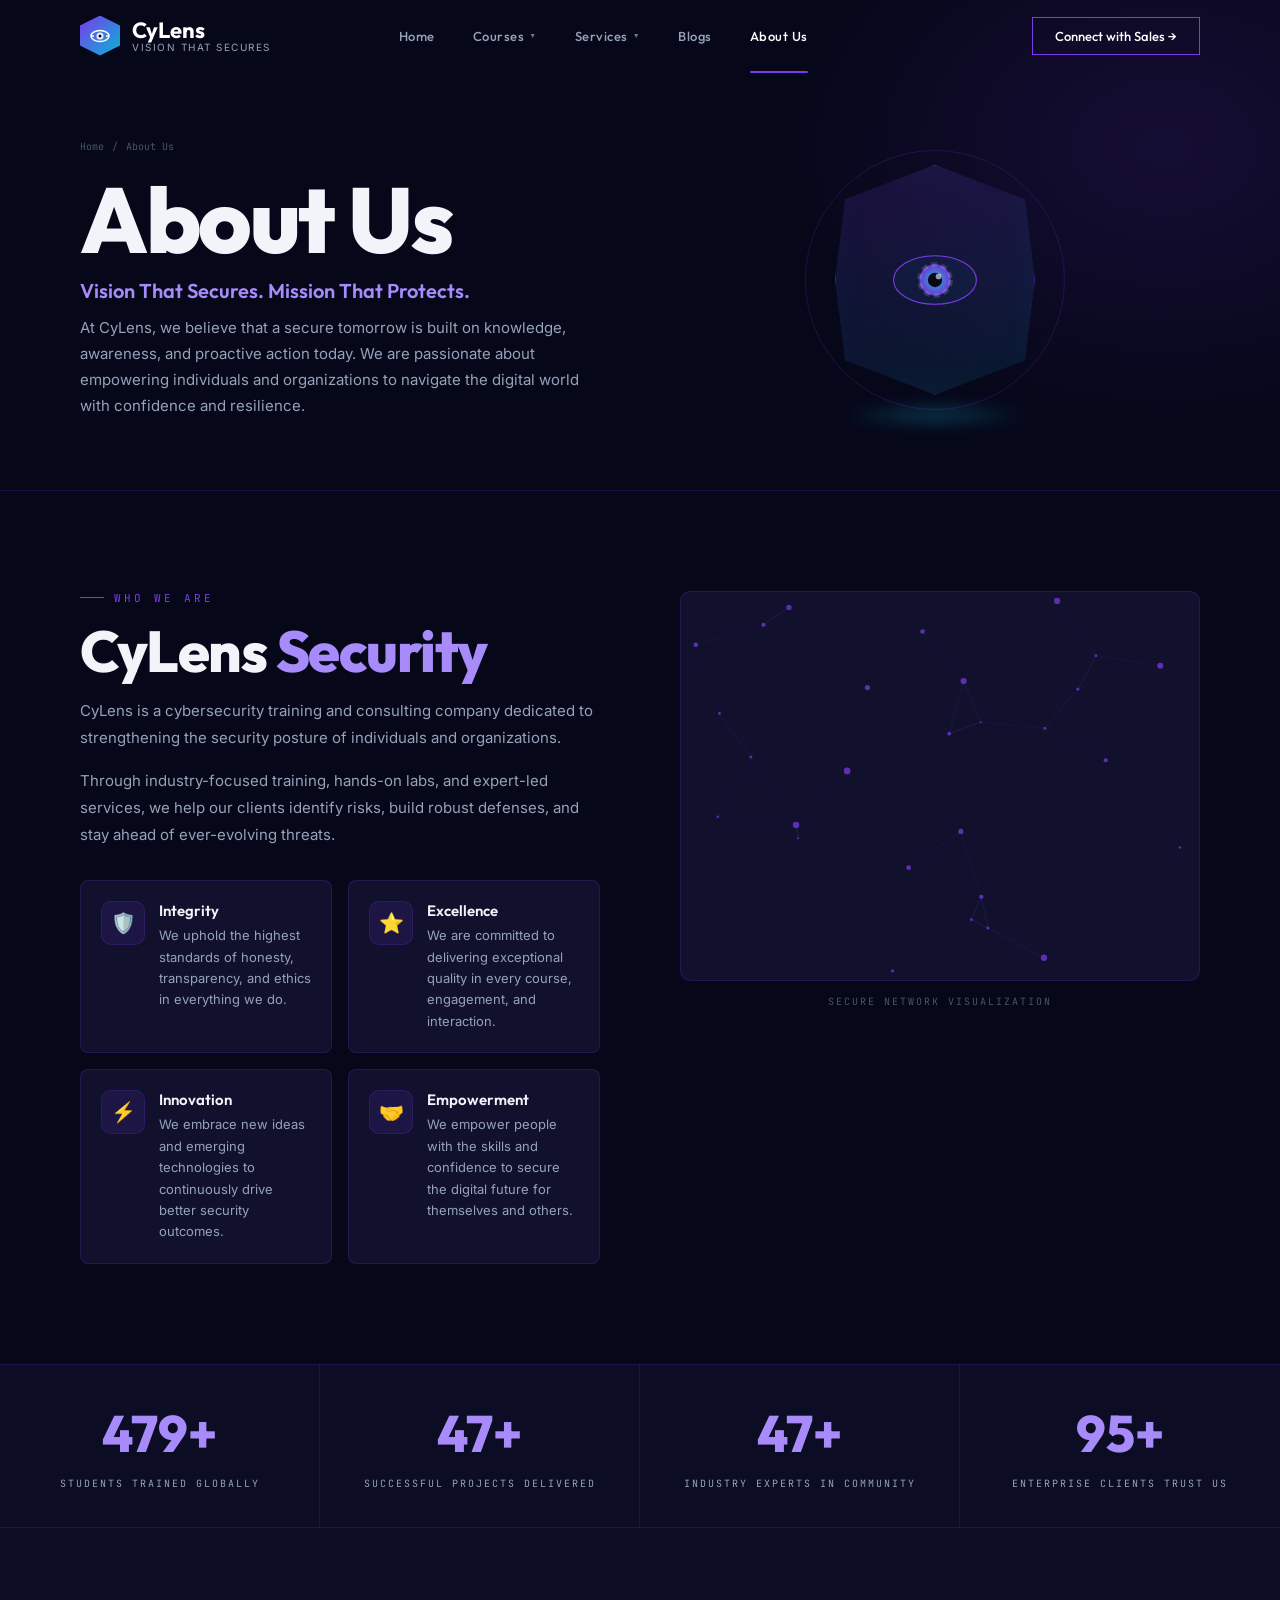
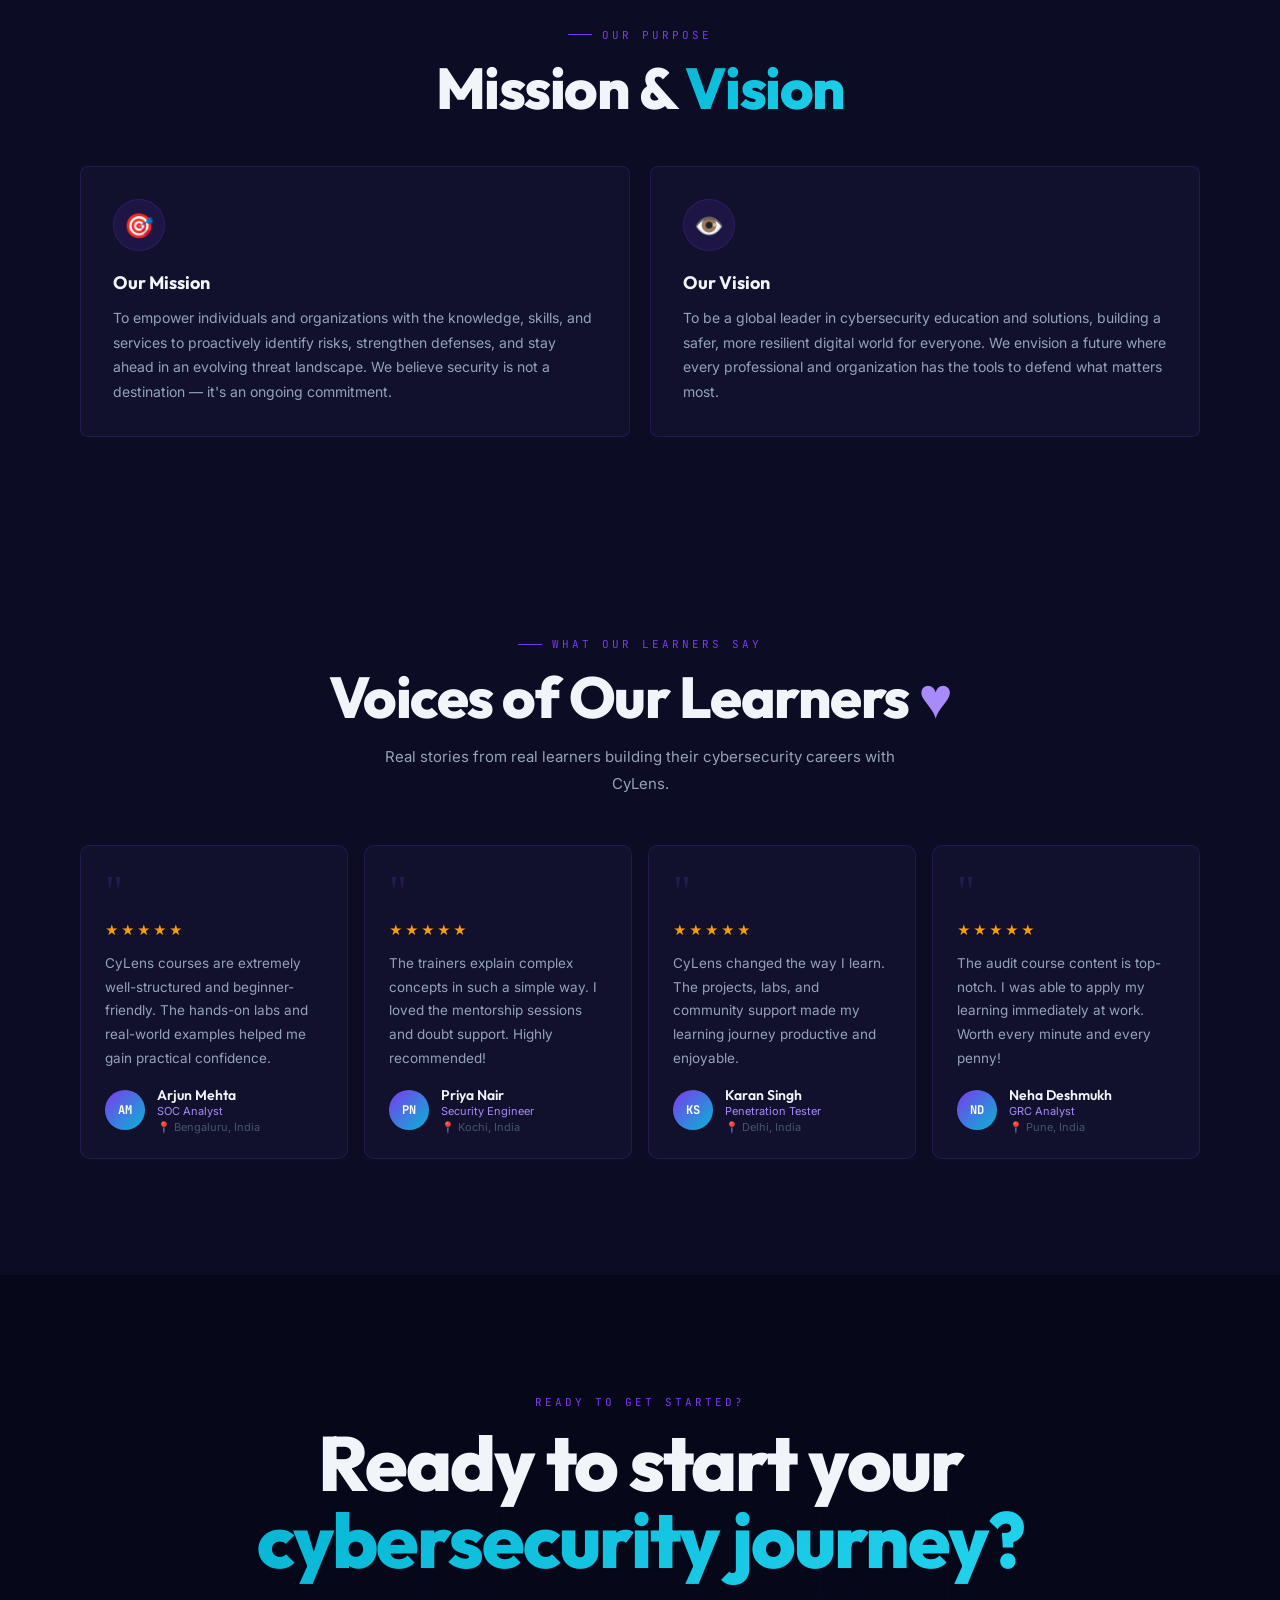
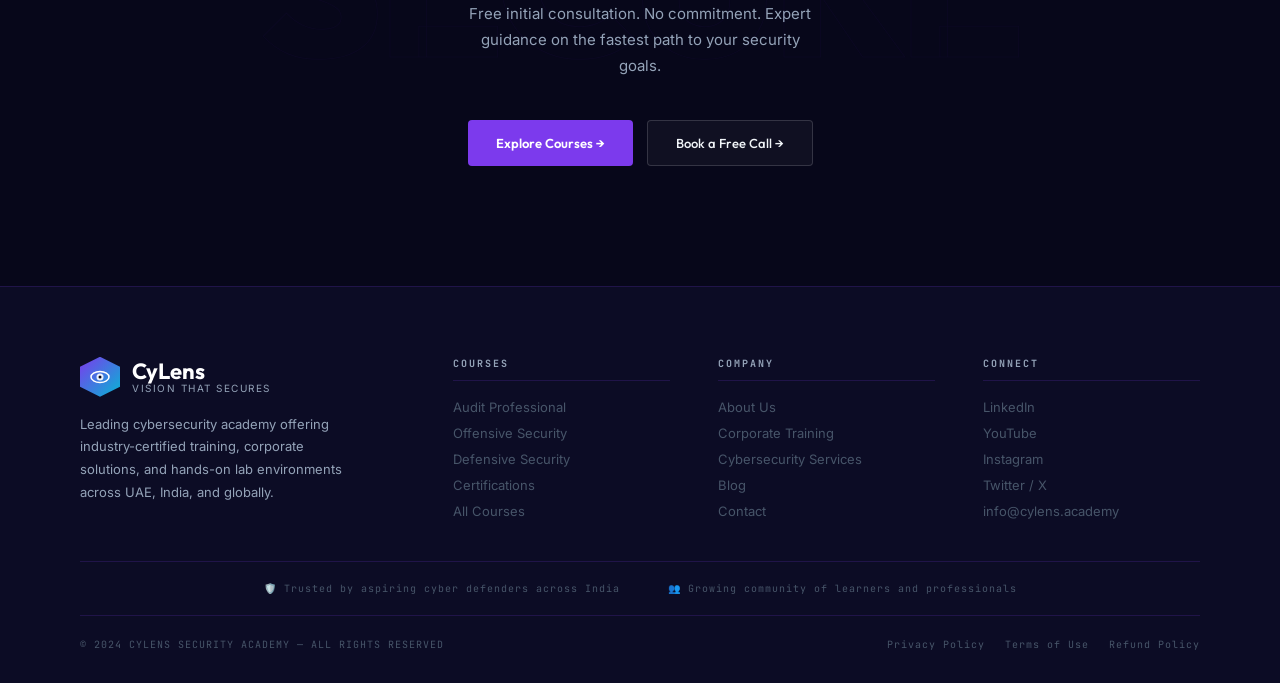
==== about.html @ 1830d737 "Rebrand to CyLens with full design overhaul Complete redesign from CYPHER Academy (green/mono) to Cy" ====
<!DOCTYPE html>
<html lang="en">
<head>
  <meta charset="UTF-8"/>
  <meta name="viewport" content="width=device-width, initial-scale=1.0"/>
  <title>About Us — CyLens</title>
  <link rel="preconnect" href="https://fonts.googleapis.com"/>
  <link rel="preconnect" href="https://fonts.gstatic.com" crossorigin/>
  <link href="https://fonts.googleapis.com/css2?family=Outfit:wght@300;400;600;700;800&family=Inter:wght@400;500&family=JetBrains+Mono:wght@400;500&display=swap" rel="stylesheet"/>
  <link rel="stylesheet" href="css/style.css"/>
</head>
<body>

<!-- ── NAVIGATION ── -->
<nav class="nav" id="main-nav">
  <a href="index.html" class="nav-logo">
    <div class="logo-icon">
      <svg viewBox="0 0 22 22" fill="none">
        <ellipse cx="11" cy="11" rx="9" ry="5.5" stroke="white" stroke-width="1.5"/>
        <circle cx="11" cy="11" r="3.5" fill="white" opacity=".9"/>
        <circle cx="11" cy="11" r="1.5" fill="#07071a"/>
        <line x1="2" y1="11" x2="5" y2="11" stroke="white" stroke-width="1.5"/>
        <line x1="17" y1="11" x2="20" y2="11" stroke="white" stroke-width="1.5"/>
      </svg>
    </div>
    <div class="logo-text-wrap">
      <span class="logo-text">CyLens</span>
      <span class="logo-tagline">Vision That Secures</span>
    </div>
  </a>

  <nav class="nav-links" id="nav-links">
    <div class="nav-item">
      <a href="index.html" class="nav-link">Home</a>
    </div>
    <div class="nav-item has-dropdown">
      <button class="nav-trigger">Courses <span class="caret">▼</span></button>
      <div class="dropdown">
        <a href="courses.html">Audit Course</a>
        <a href="courses.html">Offensive Security</a>
        <a href="courses.html">Defensive Security</a>
      </div>
    </div>
    <div class="nav-item has-dropdown">
      <button class="nav-trigger">Services <span class="caret">▼</span></button>
      <div class="dropdown">
        <a href="services.html">Penetration Testing</a>
        <a href="services.html">Security Audit</a>
        <a href="services.html">SOC Services</a>
        <a href="services.html">Consulting</a>
      </div>
    </div>
    <div class="nav-item">
      <a href="#" class="nav-link">Blogs</a>
    </div>
    <div class="nav-item">
      <a href="about.html" class="nav-link active">About Us</a>
    </div>
  </nav>

  <a href="contact.html" class="btn-cta">Connect with Sales →</a>
  <div class="nav-ham" id="nav-ham"><span></span><span></span><span></span></div>
</nav>

<!-- ── PAGE HERO ── -->
<div class="page-hero">
  <div class="about-hero-inner">
    <div>
      <div class="breadcrumb">
        <a href="index.html">Home</a>
        <span>/</span>
        <span>About Us</span>
      </div>
      <h1>About Us</h1>
      <p class="purple-sub">Vision That Secures. Mission That Protects.</p>
      <p class="sub-text">At CyLens, we believe that a secure tomorrow is built on knowledge, awareness, and proactive action today. We are passionate about empowering individuals and organizations to navigate the digital world with confidence and resilience.</p>
    </div>
    <div class="about-shield-col">
      <div class="shield-wrap" style="padding:20px;">
        <div class="shield-ring ring-1" style="width:260px;height:260px;"></div>
        <div class="shield-outer" style="width:200px;height:230px;">
          <svg width="100" height="80" viewBox="0 0 140 100" fill="none">
            <defs>
              <radialGradient id="irisGrad2" cx="50%" cy="50%" r="50%">
                <stop offset="0%" stop-color="#22d3ee"/>
                <stop offset="100%" stop-color="#7c3aed"/>
              </radialGradient>
            </defs>
            <ellipse cx="70" cy="50" rx="58" ry="34" stroke="url(#irisGrad2)" stroke-width="1.5" fill="rgba(6,182,212,0.04)"/>
            <circle cx="70" cy="50" r="22" fill="url(#irisGrad2)" opacity=".85"/>
            <circle cx="70" cy="50" r="22" stroke="rgba(255,255,255,0.15)" stroke-width="6" stroke-dasharray="8 6" fill="none"/>
            <circle cx="70" cy="50" r="10" fill="#07071a"/>
            <circle cx="75" cy="45" r="4" fill="rgba(255,255,255,0.6)"/>
          </svg>
        </div>
        <div class="shield-platform" style="bottom:-10px;"></div>
      </div>
    </div>
  </div>
</div>

<!-- ── WHO WE ARE ── -->
<div class="about-body-section">
  <div class="reveal">
    <div class="s-label">Who We Are</div>
    <h2 class="s-title">CyLens <span class="purple">Security</span></h2>
    <p style="font-family:'Inter',sans-serif;font-size:15px;color:var(--muted);line-height:1.8;margin-bottom:16px;">
      CyLens is a cybersecurity training and consulting company dedicated to strengthening the security posture of individuals and organizations.
    </p>
    <p style="font-family:'Inter',sans-serif;font-size:15px;color:var(--muted);line-height:1.8;margin-bottom:32px;">
      Through industry-focused training, hands-on labs, and expert-led services, we help our clients identify risks, build robust defenses, and stay ahead of ever-evolving threats.
    </p>

    <!-- Values Grid -->
    <div class="values-grid">
      <div class="value-card">
        <div class="val-icon">🛡️</div>
        <div>
          <div class="val-title">Integrity</div>
          <p class="val-desc">We uphold the highest standards of honesty, transparency, and ethics in everything we do.</p>
        </div>
      </div>
      <div class="value-card">
        <div class="val-icon">⭐</div>
        <div>
          <div class="val-title">Excellence</div>
          <p class="val-desc">We are committed to delivering exceptional quality in every course, engagement, and interaction.</p>
        </div>
      </div>
      <div class="value-card">
        <div class="val-icon">⚡</div>
        <div>
          <div class="val-title">Innovation</div>
          <p class="val-desc">We embrace new ideas and emerging technologies to continuously drive better security outcomes.</p>
        </div>
      </div>
      <div class="value-card">
        <div class="val-icon">🤝</div>
        <div>
          <div class="val-title">Empowerment</div>
          <p class="val-desc">We empower people with the skills and confidence to secure the digital future for themselves and others.</p>
        </div>
      </div>
    </div>
  </div>

  <!-- Network Illustration -->
  <div class="reveal reveal-d2">
    <div class="team-image">
      <canvas id="about-canvas"></canvas>
    </div>
    <p style="font-family:'JetBrains Mono',monospace;font-size:10px;letter-spacing:2px;color:var(--dim);text-align:center;margin-top:14px;text-transform:uppercase;">Secure Network Visualization</p>
  </div>
</div>

<!-- ── STATS ── -->
<div class="about-stats">
  <div class="as-item reveal">
    <span class="as-num" data-count="500" data-suffix="+">500+</span>
    <span class="as-label">Students Trained Globally</span>
  </div>
  <div class="as-item reveal reveal-d1">
    <span class="as-num" data-count="50" data-suffix="+">50+</span>
    <span class="as-label">Successful Projects Delivered</span>
  </div>
  <div class="as-item reveal reveal-d2">
    <span class="as-num" data-count="50" data-suffix="+">50+</span>
    <span class="as-label">Industry Experts in Community</span>
  </div>
  <div class="as-item reveal reveal-d3">
    <span class="as-num" data-count="100" data-suffix="+">100+</span>
    <span class="as-label">Enterprise Clients Trust Us</span>
  </div>
</div>

<!-- ── MISSION & VISION ── -->
<section class="section section-dark">
  <div class="reveal" style="text-align:center;margin-bottom:48px;">
    <div class="s-label" style="justify-content:center;">Our Purpose</div>
    <h2 class="s-title" style="text-align:center;">Mission &amp; <span class="cyan">Vision</span></h2>
  </div>
  <div class="mv-grid reveal">
    <div class="mv-card">
      <div class="mv-icon">🎯</div>
      <div class="mv-title">Our Mission</div>
      <p class="mv-desc">To empower individuals and organizations with the knowledge, skills, and services to proactively identify risks, strengthen defenses, and stay ahead in an evolving threat landscape. We believe security is not a destination — it's an ongoing commitment.</p>
    </div>
    <div class="mv-card">
      <div class="mv-icon">👁️</div>
      <div class="mv-title">Our Vision</div>
      <p class="mv-desc">To be a global leader in cybersecurity education and solutions, building a safer, more resilient digital world for everyone. We envision a future where every professional and organization has the tools to defend what matters most.</p>
    </div>
  </div>
</section>

<!-- ── TESTIMONIALS ── -->
<section class="testimonials-section">
  <div class="reveal" style="text-align:center;margin-bottom:12px;">
    <div class="s-label" style="justify-content:center;">What Our Learners Say</div>
    <h2 class="s-title" style="text-align:center;">Voices of Our Learners <span class="purple">♥</span></h2>
    <p class="s-sub" style="text-align:center;margin:0 auto 48px;">Real stories from real learners building their cybersecurity careers with CyLens.</p>
  </div>
  <div class="testi-grid">
    <div class="testi-card reveal">
      <span class="quote-mark">"</span>
      <div class="testi-stars">★★★★★</div>
      <p class="testi-text">CyLens courses are extremely well-structured and beginner-friendly. The hands-on labs and real-world examples helped me gain practical confidence.</p>
      <div class="testi-footer">
        <div class="testi-avatar">AM</div>
        <div>
          <div class="testi-name">Arjun Mehta</div>
          <div class="testi-role">SOC Analyst</div>
          <div class="testi-location">📍 Bengaluru, India</div>
        </div>
      </div>
    </div>
    <div class="testi-card reveal reveal-d1">
      <span class="quote-mark">"</span>
      <div class="testi-stars">★★★★★</div>
      <p class="testi-text">The trainers explain complex concepts in such a simple way. I loved the mentorship sessions and doubt support. Highly recommended!</p>
      <div class="testi-footer">
        <div class="testi-avatar">PN</div>
        <div>
          <div class="testi-name">Priya Nair</div>
          <div class="testi-role">Security Engineer</div>
          <div class="testi-location">📍 Kochi, India</div>
        </div>
      </div>
    </div>
    <div class="testi-card reveal reveal-d2">
      <span class="quote-mark">"</span>
      <div class="testi-stars">★★★★★</div>
      <p class="testi-text">CyLens changed the way I learn. The projects, labs, and community support made my learning journey productive and enjoyable.</p>
      <div class="testi-footer">
        <div class="testi-avatar">KS</div>
        <div>
          <div class="testi-name">Karan Singh</div>
          <div class="testi-role">Penetration Tester</div>
          <div class="testi-location">📍 Delhi, India</div>
        </div>
      </div>
    </div>
    <div class="testi-card reveal reveal-d3">
      <span class="quote-mark">"</span>
      <div class="testi-stars">★★★★★</div>
      <p class="testi-text">The audit course content is top-notch. I was able to apply my learning immediately at work. Worth every minute and every penny!</p>
      <div class="testi-footer">
        <div class="testi-avatar">ND</div>
        <div>
          <div class="testi-name">Neha Deshmukh</div>
          <div class="testi-role">GRC Analyst</div>
          <div class="testi-location">📍 Pune, India</div>
        </div>
      </div>
    </div>
  </div>
</section>

<!-- ── CTA ── -->
<section id="page-cta">
  <span class="cta-label">Ready to Get Started?</span>
  <h2 class="cta-title s-title">Ready to start your<br><span class="cyan">cybersecurity journey?</span></h2>
  <p class="cta-sub">Free initial consultation. No commitment. Expert guidance on the fastest path to your security goals.</p>
  <div class="cta-btns">
    <a href="courses.html" class="btn-primary">Explore Courses →</a>
    <a href="contact.html" class="btn-outline">Book a Free Call →</a>
  </div>
</section>

<!-- ── FOOTER ── -->
<footer>
  <div class="footer-grid">
    <div>
      <a href="index.html" class="footer-logo">
        <div class="logo-icon">
          <svg viewBox="0 0 22 22" fill="none">
            <ellipse cx="11" cy="11" rx="9" ry="5.5" stroke="white" stroke-width="1.5"/>
            <circle cx="11" cy="11" r="3.5" fill="white" opacity=".9"/>
            <circle cx="11" cy="11" r="1.5" fill="#07071a"/>
          </svg>
        </div>
        <div class="logo-text-wrap">
          <span class="logo-text">CyLens</span>
          <span class="logo-tagline">Vision That Secures</span>
        </div>
      </a>
      <p class="footer-about">Leading cybersecurity academy offering industry-certified training, corporate solutions, and hands-on lab environments across UAE, India, and globally.</p>
    </div>
    <div class="footer-col">
      <h4>Courses</h4>
      <a href="courses.html">Audit Professional</a>
      <a href="courses.html">Offensive Security</a>
      <a href="courses.html">Defensive Security</a>
      <a href="courses.html">Certifications</a>
      <a href="courses.html">All Courses</a>
    </div>
    <div class="footer-col">
      <h4>Company</h4>
      <a href="about.html">About Us</a>
      <a href="corporate.html">Corporate Training</a>
      <a href="services.html">Cybersecurity Services</a>
      <a href="#">Blog</a>
      <a href="contact.html">Contact</a>
    </div>
    <div class="footer-col">
      <h4>Connect</h4>
      <a href="#">LinkedIn</a>
      <a href="#">YouTube</a>
      <a href="#">Instagram</a>
      <a href="#">Twitter / X</a>
      <a href="mailto:info@cylens.academy">info@cylens.academy</a>
    </div>
  </div>
  <div class="footer-trust">
    <div class="footer-trust-item">🛡️ Trusted by aspiring cyber defenders across India</div>
    <div class="footer-trust-item">👥 Growing community of learners and professionals</div>
  </div>
  <div class="footer-bottom">
    <span class="footer-copy">© 2024 CYLENS SECURITY ACADEMY — ALL RIGHTS RESERVED</span>
    <div class="footer-legal">
      <a href="#">Privacy Policy</a>
      <a href="#">Terms of Use</a>
      <a href="#">Refund Policy</a>
    </div>
  </div>
</footer>

<script src="js/main.js"></script>
<script>
  miniNet('about-canvas', 'rgba(124,58,237,0.7)', 'rgba(124,58,237,ALPHA)');
</script>
</body>
</html>
---- css/style.css ----
/* ============================================================
   CYLENS — Global Stylesheet
   Brand: CyLens | "Vision That Secures"
   Colors: Purple/Cyan on deep-navy dark background
   ============================================================ */

/* ── DESIGN TOKENS ── */
:root {
  --bg:           #07071a;
  --surface:      #0c0c25;
  --card:         #11112d;
  --purple:       #7c3aed;
  --purple-light: #a78bfa;
  --purple-dark:  #5b21b6;
  --cyan:         #06b6d4;
  --cyan-light:   #22d3ee;
  --text:         #f1f5f9;
  --muted:        #94a3b8;
  --dim:          #475569;
  --border:       rgba(124,58,237,0.18);
  --border2:      rgba(124,58,237,0.45);
  --glow-p:       0 0 32px rgba(124,58,237,0.38);
  --glow-c:       0 0 32px rgba(6,182,212,0.38);
}

/* ── RESET ── */
*, *::before, *::after {
  margin: 0;
  padding: 0;
  box-sizing: border-box;
}
html { scroll-behavior: smooth; }
body {
  background: var(--bg);
  color: var(--text);
  font-family: 'Inter', sans-serif;
  overflow-x: hidden;
}
::-webkit-scrollbar { width: 4px; }
::-webkit-scrollbar-track { background: var(--bg); }
::-webkit-scrollbar-thumb { background: var(--purple); border-radius: 2px; }

/* ================================================================
   NAVIGATION
================================================================ */
.nav {
  position: fixed; top: 0; left: 0; width: 100%; height: 72px;
  padding: 0 80px;
  display: flex; align-items: center; gap: 0;
  z-index: 200;
  transition: background .3s, border-color .3s, backdrop-filter .3s;
  border-bottom: 1px solid transparent;
}
.nav.scrolled {
  background: rgba(7,7,26,.95);
  backdrop-filter: blur(16px);
  border-color: var(--border);
}

/* Logo */
.nav-logo {
  display: flex; align-items: center; gap: 12px;
  text-decoration: none; flex-shrink: 0; margin-right: 8px;
}
.logo-icon {
  width: 40px; height: 40px;
  background: linear-gradient(135deg, #7c3aed, #06b6d4);
  clip-path: polygon(50% 0%, 100% 25%, 100% 75%, 50% 100%, 0 75%, 0 25%);
  display: flex; align-items: center; justify-content: center;
  flex-shrink: 0;
}
.logo-icon svg { width: 22px; height: 22px; }
.logo-text-wrap { display: flex; flex-direction: column; gap: 1px; }
.logo-text {
  font-family: 'Outfit', sans-serif; font-size: 22px; font-weight: 700;
  color: #fff; line-height: 1;
}
.logo-tagline {
  font-family: 'Inter', sans-serif; font-size: 10px;
  color: var(--muted); letter-spacing: 1.5px; text-transform: uppercase;
  line-height: 1;
}

/* Nav links */
.nav-links {
  display: flex; align-items: center; gap: 6px; margin: 0 auto;
}
.nav-item { position: relative; }
.nav-link {
  font-family: 'Outfit', sans-serif; font-size: 13px; font-weight: 500;
  letter-spacing: 0.5px;
  color: var(--muted); text-decoration: none;
  display: flex; align-items: center; gap: 5px;
  height: 72px; padding: 0 16px;
  cursor: pointer;
  transition: color .25s;
  white-space: nowrap; position: relative;
  background: none; border: none;
}
.nav-link:hover { color: #fff; }
.nav-link.active { color: #fff; }
.nav-link.active::after {
  content: ''; position: absolute; bottom: -1px; left: 16px; right: 16px;
  height: 2px; background: var(--purple); border-radius: 2px;
}
.nav-trigger {
  font-family: 'Outfit', sans-serif; font-size: 13px; font-weight: 500;
  letter-spacing: 0.5px; color: var(--muted);
  display: flex; align-items: center; gap: 5px;
  height: 72px; padding: 0 16px;
  cursor: pointer; transition: color .25s;
  white-space: nowrap; background: none; border: none;
  position: relative;
}
.nav-trigger:hover { color: #fff; }
.nav-item.active .nav-trigger { color: #fff; }
.nav-item.active .nav-trigger::after {
  content: ''; position: absolute; bottom: -1px; left: 16px; right: 16px;
  height: 2px; background: var(--purple); border-radius: 2px;
}
.caret { font-size: 7px; opacity: .7; transition: transform .25s; }
.nav-item.open .caret { transform: rotate(180deg); }

/* Dropdown */
.dropdown {
  position: absolute; top: 72px; left: 50%;
  transform: translateX(-50%) translateY(-6px);
  background: rgba(11,11,34,.98); border: 1px solid var(--border);
  min-width: 220px; padding: 8px 0;
  opacity: 0; visibility: hidden;
  transition: opacity .22s, visibility .22s, transform .22s;
  backdrop-filter: blur(20px);
  z-index: 300;
}
.nav-item:hover .dropdown,
.nav-item.open .dropdown {
  opacity: 1; visibility: visible;
  transform: translateX(-50%) translateY(0);
}
.dropdown a {
  display: block; padding: 11px 20px;
  font-family: 'Outfit', sans-serif; font-size: 12px;
  color: var(--muted); text-decoration: none;
  transition: color .2s, background .2s, padding-left .2s;
}
.dropdown a:hover {
  color: #fff; background: rgba(124,58,237,.08); padding-left: 28px;
}

/* CTA Button */
.btn-cta {
  font-family: 'Outfit', sans-serif; font-size: 13px; font-weight: 500;
  color: #fff; border: 1.5px solid var(--purple);
  padding: 10px 22px; background: transparent;
  cursor: pointer; transition: all .3s;
  white-space: nowrap; text-decoration: none;
  display: inline-flex; align-items: center; gap: 6px;
  flex-shrink: 0; margin-left: auto;
}
.btn-cta:hover {
  background: var(--purple); box-shadow: var(--glow-p);
}

/* Hamburger */
.nav-ham {
  display: none; flex-direction: column; gap: 5px;
  cursor: pointer; padding: 8px; margin-left: auto;
}
.nav-ham span {
  display: block; width: 22px; height: 1.5px;
  background: var(--purple-light); transition: all .3s;
}
.nav-ham.open span:nth-child(1) { transform: translateY(6.5px) rotate(45deg); }
.nav-ham.open span:nth-child(2) { opacity: 0; }
.nav-ham.open span:nth-child(3) { transform: translateY(-6.5px) rotate(-45deg); }

/* ================================================================
   BUTTONS
================================================================ */
.btn-primary {
  font-family: 'Outfit', sans-serif; font-size: 13px; font-weight: 600;
  color: #fff; background: var(--purple);
  border: none; padding: 14px 28px;
  cursor: pointer; border-radius: 4px;
  display: inline-flex; align-items: center; gap: 8px;
  transition: all .3s; text-decoration: none;
}
.btn-primary:hover {
  background: var(--purple-light);
  box-shadow: var(--glow-p);
  transform: translateY(-1px);
}

.btn-outline {
  font-family: 'Outfit', sans-serif; font-size: 13px; font-weight: 500;
  color: var(--text); background: rgba(255,255,255,.04);
  border: 1px solid rgba(255,255,255,.15);
  padding: 14px 28px;
  cursor: pointer; border-radius: 4px;
  display: inline-flex; align-items: center; gap: 8px;
  transition: all .3s; text-decoration: none;
}
.btn-outline:hover {
  border-color: var(--purple); color: #fff;
}

.btn-cyan {
  font-family: 'Outfit', sans-serif; font-size: 13px; font-weight: 600;
  color: #07071a; background: var(--cyan);
  border: none; padding: 14px 28px;
  cursor: pointer; border-radius: 4px;
  display: inline-flex; align-items: center; gap: 8px;
  transition: all .3s; text-decoration: none;
}
.btn-cyan:hover {
  box-shadow: var(--glow-c); transform: translateY(-1px);
}

/* ================================================================
   CARDS
================================================================ */
.card {
  background: var(--card); border: 1px solid var(--border);
  border-radius: 8px; padding: 28px;
  transition: all .3s;
}
.card:hover {
  border-color: var(--border2); transform: translateY(-2px);
  box-shadow: 0 8px 32px rgba(124,58,237,.12);
}

/* ================================================================
   SECTION UTILITIES
================================================================ */
.section { padding: 100px 80px; }
.section-dark { background: var(--surface); }

.s-label {
  font-family: 'JetBrains Mono', monospace;
  font-size: 11px; letter-spacing: 3px; text-transform: uppercase;
  color: var(--purple);
  display: flex; align-items: center; gap: 10px;
  margin-bottom: 16px;
}
.s-label::before {
  content: ''; width: 24px; height: 1px; background: var(--purple);
}

.s-title {
  font-family: 'Outfit', sans-serif;
  font-size: clamp(32px, 4.5vw, 58px);
  font-weight: 800; line-height: 1.05;
  letter-spacing: -1.5px; margin-bottom: 16px;
}
.s-title .cyan {
  color: transparent;
  background: linear-gradient(135deg, var(--cyan), var(--cyan-light));
  -webkit-background-clip: text; background-clip: text;
}
.s-title .purple { color: var(--purple-light); }

.s-sub {
  font-family: 'Inter', sans-serif; font-size: 15px;
  color: var(--muted); line-height: 1.78; max-width: 560px;
}

/* ── BADGES ── */
.badge {
  font-family: 'JetBrains Mono', monospace;
  font-size: 9px; letter-spacing: 2px; text-transform: uppercase;
  padding: 4px 10px; border-radius: 3px; display: inline-block;
}
.badge-purple {
  color: var(--purple-light);
  background: rgba(124,58,237,.12);
  border: 1px solid rgba(124,58,237,.3);
}
.badge-cyan {
  color: var(--cyan-light);
  background: rgba(6,182,212,.12);
  border: 1px solid rgba(6,182,212,.3);
}
.badge-teal {
  color: #2dd4bf;
  background: rgba(45,212,191,.1);
  border: 1px solid rgba(45,212,191,.3);
}

/* ── REVEAL ANIMATION ── */
.reveal {
  opacity: 0; transform: translateY(20px);
  transition: opacity .7s ease, transform .7s ease;
}
.reveal.in { opacity: 1; transform: translateY(0); }
.reveal-d1 { transition-delay: .1s; }
.reveal-d2 { transition-delay: .2s; }
.reveal-d3 { transition-delay: .3s; }
.reveal-d4 { transition-delay: .4s; }

/* ── PAGE HERO (inner pages) ── */
.page-hero {
  min-height: 52vh; display: flex; flex-direction: column;
  justify-content: flex-end;
  padding: 140px 80px 70px;
  position: relative; overflow: hidden;
  border-bottom: 1px solid var(--border);
}
.page-hero::before {
  content: ''; position: absolute; top: 0; right: 0;
  width: 60%; height: 100%;
  background: radial-gradient(ellipse 70% 80% at 85% 30%, rgba(124,58,237,.12) 0%, transparent 70%);
  pointer-events: none;
}
.breadcrumb {
  font-family: 'JetBrains Mono', monospace;
  font-size: 10px; color: var(--dim);
  display: flex; align-items: center; gap: 8px;
  margin-bottom: 24px; position: relative; z-index: 1;
}
.breadcrumb a { color: var(--dim); text-decoration: none; transition: color .2s; }
.breadcrumb a:hover { color: var(--purple-light); }
.page-hero h1 {
  font-family: 'Outfit', sans-serif;
  font-size: clamp(48px, 8vw, 92px);
  font-weight: 800; line-height: .92;
  letter-spacing: -2.5px;
  position: relative; z-index: 1;
}
.page-hero .purple-sub {
  font-family: 'Outfit', sans-serif;
  font-size: 20px; font-weight: 600;
  color: var(--purple-light);
  margin-top: 16px; margin-bottom: 12px;
  position: relative; z-index: 1;
}
.page-hero .sub-text {
  font-family: 'Inter', sans-serif; font-size: 15px;
  color: var(--muted); max-width: 500px;
  line-height: 1.75; position: relative; z-index: 1;
}

/* ── MARQUEE ── */
.marquee-wrap {
  border-top: 1px solid var(--border);
  border-bottom: 1px solid var(--border);
  padding: 14px 0; overflow: hidden;
  background: rgba(124,58,237,.03);
}
.marquee-track {
  display: flex; gap: 48px; white-space: nowrap;
  animation: marquee 30s linear infinite;
}
.marquee-track:hover { animation-play-state: paused; }
@keyframes marquee { from { transform: translateX(0); } to { transform: translateX(-50%); } }
.m-item {
  font-family: 'JetBrains Mono', monospace;
  font-size: 9.5px; letter-spacing: 3px; color: var(--dim);
  text-transform: uppercase;
  display: flex; align-items: center; gap: 48px;
}
.m-item::after { content: '//'; color: var(--purple); }

/* ================================================================
   FOOTER
================================================================ */
footer {
  background: var(--surface);
  border-top: 1px solid var(--border);
  padding: 70px 80px 32px;
}
.footer-grid {
  display: grid; grid-template-columns: 1.5fr 1fr 1fr 1fr;
  gap: 48px; margin-bottom: 32px;
}
.footer-logo { display: flex; align-items: center; gap: 12px; text-decoration: none; }
.footer-about {
  font-family: 'Inter', sans-serif; font-size: 13px;
  color: var(--muted); line-height: 1.75;
  max-width: 270px; margin-top: 16px;
}
.footer-col h4 {
  font-family: 'JetBrains Mono', monospace;
  font-size: 10px; letter-spacing: 2px;
  text-transform: uppercase; color: var(--muted);
  margin-bottom: 18px; padding-bottom: 10px;
  border-bottom: 1px solid var(--border);
}
.footer-col a {
  display: block; font-family: 'Inter', sans-serif;
  font-size: 13px; color: var(--dim);
  text-decoration: none; margin-bottom: 10px;
  transition: color .2s;
}
.footer-col a:hover { color: var(--purple-light); }
.footer-trust {
  display: flex; justify-content: center; gap: 48px;
  padding: 20px 0; flex-wrap: wrap;
  border-top: 1px solid var(--border);
  border-bottom: 1px solid var(--border);
  margin-bottom: 22px;
}
.footer-trust-item {
  font-family: 'JetBrains Mono', monospace; font-size: 10px;
  color: var(--dim); letter-spacing: 1px;
  display: flex; align-items: center; gap: 8px;
}
.footer-bottom {
  display: flex; justify-content: space-between;
  align-items: center; flex-wrap: wrap; gap: 12px;
}
.footer-copy {
  font-family: 'JetBrains Mono', monospace;
  font-size: 10px; color: var(--dim); letter-spacing: 1px;
}
.footer-legal { display: flex; gap: 20px; }
.footer-legal a {
  font-family: 'JetBrains Mono', monospace;
  font-size: 10px; letter-spacing: 1px;
  color: var(--dim); text-decoration: none; transition: color .2s;
}
.footer-legal a:hover { color: var(--purple-light); }

/* ================================================================
   HOMEPAGE — HERO
================================================================ */
#hero {
  display: grid; grid-template-columns: 1.2fr 1fr 0.85fr;
  gap: 40px; align-items: center;
  min-height: 100vh; padding: 130px 80px 80px;
}

.hero-label {
  font-family: 'JetBrains Mono', monospace;
  font-size: 10.5px; letter-spacing: 3px; text-transform: uppercase;
  color: var(--purple);
  display: flex; align-items: center; gap: 10px;
  margin-bottom: 24px;
}
.hero-label::before { content: ''; width: 28px; height: 1px; background: var(--purple); }

h1.hero-title {
  font-family: 'Outfit', sans-serif;
  font-size: clamp(42px, 5.5vw, 72px);
  font-weight: 800; line-height: 1.02;
  letter-spacing: -2px; margin-bottom: 24px;
}
.hero-title .gradient-text {
  background: linear-gradient(135deg, var(--cyan), var(--cyan-light));
  -webkit-background-clip: text; background-clip: text;
  color: transparent;
}

.hero-desc {
  font-family: 'Inter', sans-serif; font-size: 15.5px;
  color: var(--muted); line-height: 1.78;
  max-width: 480px; margin-bottom: 40px;
}
.hero-desc a { color: var(--purple-light); text-decoration: none; }
.hero-desc a:hover { text-decoration: underline; }

.hero-ctas { display: flex; gap: 14px; flex-wrap: wrap; align-items: center; }

/* ── Shield Graphic ── */
.shield-wrap {
  position: relative; display: flex;
  align-items: center; justify-content: center;
  padding: 40px;
}
.shield-outer {
  width: 280px; height: 320px; position: relative;
  background: linear-gradient(160deg, rgba(124,58,237,.15), rgba(6,182,212,.1));
  clip-path: polygon(50% 0%, 95% 15%, 100% 50%, 95% 85%, 50% 100%, 5% 85%, 0% 50%, 5% 15%);
  display: flex; align-items: center; justify-content: center;
  box-shadow: 0 0 60px rgba(124,58,237,.25), inset 0 0 40px rgba(6,182,212,.05);
  animation: shield-pulse 4s ease-in-out infinite;
  z-index: 2;
  border: 1.5px solid rgba(124,58,237,.4);
}
@keyframes shield-pulse {
  0%, 100% { box-shadow: 0 0 60px rgba(124,58,237,.25); }
  50% { box-shadow: 0 0 90px rgba(124,58,237,.45), 0 0 120px rgba(6,182,212,.15); }
}
.shield-eye { width: 140px; }

.shield-platform {
  position: absolute; bottom: 20px; left: 50%;
  transform: translateX(-50%);
  width: 200px; height: 20px;
  background: radial-gradient(ellipse at center, rgba(6,182,212,.4), transparent 70%);
  filter: blur(8px);
  z-index: 1;
}
.shield-ring {
  position: absolute; border-radius: 50%;
  border: 1px solid rgba(124,58,237,.2);
}
.shield-ring.ring-1 {
  width: 340px; height: 340px;
  animation: ring-spin 16s linear infinite;
}
.shield-ring.ring-2 {
  width: 400px; height: 400px;
  animation: ring-spin 24s linear infinite reverse;
}
@keyframes ring-spin {
  from { transform: rotate(0deg); }
  to { transform: rotate(360deg); }
}

/* ── Security Widget ── */
.sec-widget {
  background: rgba(12,12,37,.9); border: 1px solid var(--border);
  border-radius: 12px; padding: 20px; backdrop-filter: blur(10px);
}
.sw-header {
  display: flex; justify-content: space-between;
  align-items: center; margin-bottom: 16px;
}
.sw-title {
  font-family: 'Outfit', sans-serif; font-size: 11px;
  font-weight: 600; letter-spacing: 2px; text-transform: uppercase;
  color: var(--muted);
}
.sw-live {
  font-family: 'JetBrains Mono', monospace; font-size: 10px;
  color: #22c55e; display: flex; align-items: center; gap: 6px;
}
.sw-live::before {
  content: ''; width: 7px; height: 7px; border-radius: 50%;
  background: #22c55e; box-shadow: 0 0 8px #22c55e;
  animation: blink 1.5s infinite;
}
@keyframes blink { 0%, 100% { opacity: 1; } 50% { opacity: .3; } }

.sw-gauge {
  display: flex; align-items: center; gap: 16px;
  margin-bottom: 16px; padding-bottom: 16px;
  border-bottom: 1px solid var(--border);
}
.gauge-circle-wrap {
  position: relative; width: 72px; height: 72px;
  display: flex; align-items: center; justify-content: center;
  flex-shrink: 0;
}
.gauge-circle-wrap svg { position: absolute; top: 0; left: 0; }
.gauge-center {
  display: flex; flex-direction: column; align-items: center;
  justify-content: center; position: relative; z-index: 1;
}
.gauge-pct {
  font-family: 'Outfit', sans-serif; font-size: 18px;
  font-weight: 800; color: #fff; line-height: 1;
}
.gauge-lbl {
  font-family: 'JetBrains Mono', monospace; font-size: 8px;
  color: var(--muted); letter-spacing: 1px; text-transform: uppercase;
  margin-top: 2px;
}
.gauge-rows { display: flex; flex-direction: column; gap: 6px; flex: 1; }
.gauge-row {
  display: flex; justify-content: space-between;
  align-items: center; gap: 8px;
  font-family: 'JetBrains Mono', monospace; font-size: 10px;
}
.gauge-row-label { color: var(--muted); }
.gauge-row-val {
  color: #22c55e; display: flex; align-items: center; gap: 4px;
}

.sw-section-title {
  font-family: 'JetBrains Mono', monospace;
  font-size: 10px; letter-spacing: 2px;
  text-transform: uppercase; color: var(--dim);
  margin-bottom: 10px; margin-top: 14px;
}

.threat-chart { width: 100%; }

.scan-list { display: flex; flex-direction: column; gap: 8px; margin-top: 12px; }
.scan-item {
  display: flex; justify-content: space-between;
  align-items: center; gap: 8px;
}
.scan-icon {
  width: 24px; height: 24px; border-radius: 50%;
  background: rgba(124,58,237,.15); border: 1px solid var(--border);
  display: flex; align-items: center; justify-content: center;
  font-size: 11px; flex-shrink: 0;
}
.scan-name {
  font-family: 'Inter', sans-serif; font-size: 12px;
  color: var(--muted); flex: 1;
}
.scan-time {
  font-family: 'JetBrains Mono', monospace; font-size: 10px;
  color: var(--dim);
}

/* ================================================================
   HOMEPAGE — STATS BAR
================================================================ */
.stats-bar {
  display: grid; grid-template-columns: repeat(4, 1fr);
  border-top: 1px solid var(--border);
  border-bottom: 1px solid var(--border);
  background: var(--surface);
}
.stat-item {
  padding: 28px 36px; border-right: 1px solid var(--border);
  display: flex; align-items: center; gap: 16px;
}
.stat-item:last-child { border-right: none; }
.stat-icon {
  width: 44px; height: 44px; border-radius: 50%;
  background: rgba(124,58,237,.12); border: 1px solid var(--border);
  flex-shrink: 0; display: flex; align-items: center; justify-content: center;
}
.stat-icon svg { width: 20px; height: 20px; }
.stat-text strong {
  display: block; font-family: 'Outfit', sans-serif;
  font-size: 14px; font-weight: 600; color: #fff; margin-bottom: 3px;
}
.stat-text span {
  font-family: 'Inter', sans-serif; font-size: 12px; color: var(--muted);
}

/* ================================================================
   HOMEPAGE — MISSION SECTION
================================================================ */
.mission-grid {
  display: grid; grid-template-columns: 1fr 1fr;
  gap: 80px; align-items: center;
}

.shield-diagram {
  position: relative; display: flex;
  align-items: center; justify-content: center;
  min-height: 360px;
}
.shield-center {
  width: 220px; height: 250px;
  background: rgba(124,58,237,.08);
  clip-path: polygon(50% 0%, 95% 15%, 100% 50%, 95% 85%, 50% 100%, 5% 85%, 0% 50%, 5% 15%);
  border: 1.5px solid rgba(124,58,237,.3);
  display: flex; align-items: center; justify-content: center;
  z-index: 1; position: relative;
}
.shield-center-text {
  font-family: 'Outfit', sans-serif; font-size: 13px;
  font-weight: 700; color: var(--purple-light);
  text-align: center; letter-spacing: 1px;
}
.quad-card {
  position: absolute; background: var(--card);
  border: 1px solid var(--border); border-radius: 8px;
  padding: 12px 16px; min-width: 130px; text-align: center;
  transition: border-color .3s;
}
.quad-card:hover { border-color: var(--border2); }
.quad-card.top-left { top: 0; left: 0; }
.quad-card.top-right { top: 0; right: 0; }
.quad-card.bot-left { bottom: 0; left: 0; }
.quad-card.bot-right { bottom: 0; right: 0; }
.quad-icon { font-size: 22px; margin-bottom: 4px; }
.quad-title {
  font-family: 'Outfit', sans-serif; font-size: 11px;
  font-weight: 700; color: #fff; letter-spacing: 1px;
  text-transform: uppercase; margin-bottom: 3px;
}
.quad-desc {
  font-family: 'Inter', sans-serif; font-size: 10px; color: var(--muted);
}

/* ================================================================
   HOMEPAGE — FEATURES GRID
================================================================ */
.features-grid {
  display: grid; grid-template-columns: repeat(3, 1fr);
  gap: 1px; background: var(--border);
}
.feature-item {
  background: var(--bg); padding: 36px;
  position: relative; overflow: hidden;
  transition: background .3s; cursor: pointer;
}
.feature-item::before {
  content: ''; position: absolute; top: 0; left: 0;
  width: 0; height: 2px; background: var(--purple);
  transition: width .4s;
}
.feature-item:hover { background: var(--surface); }
.feature-item:hover::before { width: 100%; }
.feature-icon {
  width: 44px; height: 44px; border-radius: 50%;
  background: rgba(124,58,237,.12); border: 1px solid var(--border);
  display: flex; align-items: center; justify-content: center;
  margin-bottom: 18px; font-size: 20px;
}
.feature-title {
  font-family: 'Outfit', sans-serif; font-size: 16px; font-weight: 600;
  margin-bottom: 8px; color: var(--text);
}
.feature-desc {
  font-family: 'Inter', sans-serif; font-size: 13px;
  color: var(--muted); line-height: 1.7;
}

/* ================================================================
   HOMEPAGE — PROCESS / HOW WE WORK
================================================================ */
.how-grid {
  display: grid; grid-template-columns: 1fr 2fr;
  gap: 60px; align-items: start;
}
.process-wrap { position: relative; margin-top: 0; }
.process-line {
  position: absolute; top: 24px; left: 10%; width: 80%;
  height: 1.5px;
  background: linear-gradient(90deg, var(--purple), var(--cyan));
  z-index: 0;
}
.process-steps {
  display: grid; grid-template-columns: repeat(5, 1fr);
  position: relative; z-index: 1;
}
.process-step { text-align: center; padding: 0 12px; }
.step-circle {
  width: 48px; height: 48px; border-radius: 50%;
  background: linear-gradient(135deg, var(--purple), var(--cyan));
  display: flex; align-items: center; justify-content: center;
  margin: 0 auto 16px;
  font-family: 'Outfit', sans-serif; font-size: 14px;
  font-weight: 700; color: #fff;
  position: relative; z-index: 2;
}
.step-icon { display: block; margin-bottom: 8px; font-size: 22px; }
.step-title {
  font-family: 'Outfit', sans-serif; font-size: 13px; font-weight: 600;
  margin-bottom: 6px; color: var(--text);
}
.step-desc {
  font-family: 'Inter', sans-serif; font-size: 11.5px;
  color: var(--muted); line-height: 1.6;
}

/* ================================================================
   HOMEPAGE — TESTIMONIALS
================================================================ */
.testimonials-section {
  background: var(--surface); padding: 100px 80px;
}
.testi-grid {
  display: grid; grid-template-columns: repeat(4, 1fr);
  gap: 16px; margin-bottom: 16px;
}
.testi-row2 {
  display: grid; grid-template-columns: repeat(4, 1fr);
  gap: 16px;
}
.testi-card {
  background: var(--card); border: 1px solid var(--border);
  border-radius: 10px; padding: 24px; position: relative;
  transition: border-color .3s;
}
.testi-card:hover { border-color: var(--border2); }
.quote-mark {
  font-size: 44px; color: rgba(124,58,237,.2); line-height: 1;
  margin-bottom: 8px; font-family: Georgia, serif;
  display: block;
}
.testi-text {
  font-family: 'Inter', sans-serif;
  font-size: 13.5px; color: var(--muted);
  line-height: 1.75; margin-bottom: 16px;
}
.testi-stars {
  color: #f59e0b; font-size: 13px; letter-spacing: 2px;
  margin-bottom: 14px;
}
.testi-footer { display: flex; align-items: center; gap: 12px; }
.testi-avatar {
  width: 40px; height: 40px; border-radius: 50%;
  background: linear-gradient(135deg, var(--purple), var(--cyan));
  display: flex; align-items: center; justify-content: center;
  font-family: 'JetBrains Mono', monospace; font-size: 12px;
  font-weight: 700; color: #fff; flex-shrink: 0;
}
.testi-name {
  font-family: 'Outfit', sans-serif; font-size: 14px; font-weight: 600;
  color: var(--text);
}
.testi-role {
  font-family: 'Inter', sans-serif; font-size: 11px;
  color: var(--purple-light);
}
.testi-location {
  font-family: 'Inter', sans-serif; font-size: 11px;
  color: var(--dim); display: flex; align-items: center; gap: 4px;
  margin-top: 2px;
}

.testi-cta {
  margin-top: 32px;
  background: linear-gradient(135deg, rgba(124,58,237,.12), rgba(6,182,212,.08));
  border: 1px solid var(--border); border-radius: 10px;
  padding: 28px 40px;
  display: flex; justify-content: space-between;
  align-items: center; gap: 24px; flex-wrap: wrap;
}
.testi-cta-text h3 {
  font-family: 'Outfit', sans-serif; font-size: 22px; font-weight: 700;
  color: var(--text);
}
.testi-cta-text p {
  font-family: 'Inter', sans-serif; font-size: 14px;
  color: var(--muted); margin-top: 6px;
}

/* ================================================================
   HOMEPAGE — CTA SECTION
================================================================ */
#page-cta {
  text-align: center; padding: 120px 80px;
  position: relative; overflow: hidden;
}
#page-cta::before {
  content: 'SECURE'; position: absolute; top: 50%; left: 50%;
  transform: translate(-50%, -50%);
  font-family: 'Outfit', sans-serif;
  font-size: clamp(80px, 16vw, 240px); font-weight: 800;
  color: transparent;
  -webkit-text-stroke: 1px rgba(124,58,237,.04);
  letter-spacing: -6px; white-space: nowrap;
  pointer-events: none; user-select: none;
}
.cta-label {
  font-family: 'JetBrains Mono', monospace; font-size: 11px;
  letter-spacing: 3px; text-transform: uppercase;
  color: var(--purple); margin-bottom: 16px; display: block;
}
.cta-title {
  font-family: 'Outfit', sans-serif;
  font-size: clamp(38px, 6vw, 80px);
  font-weight: 800; letter-spacing: -2px;
  margin-bottom: 22px; line-height: 1.0;
}
.cta-sub {
  font-family: 'Inter', sans-serif; font-size: 15px;
  color: var(--muted); max-width: 360px;
  margin: 0 auto 40px; line-height: 1.75;
}
.cta-btns { display: flex; justify-content: center; gap: 14px; flex-wrap: wrap; }

/* ================================================================
   COURSES PAGE
================================================================ */
.courses-hero {
  text-align: center; padding: 160px 80px 80px;
  position: relative; overflow: hidden;
  border-bottom: 1px solid var(--border);
}
.courses-hero::before {
  content: ''; position: absolute; left: 0; top: 50%;
  transform: translateY(-50%);
  width: 120px; height: 2px;
  background: linear-gradient(90deg, transparent, var(--purple));
  pointer-events: none;
}
.courses-hero::after {
  content: ''; position: absolute; right: 0; top: 50%;
  transform: translateY(-50%);
  width: 120px; height: 2px;
  background: linear-gradient(90deg, var(--cyan), transparent);
  pointer-events: none;
}
.courses-hero h1 {
  font-family: 'Outfit', sans-serif;
  font-size: clamp(48px, 8vw, 96px);
  font-weight: 800; letter-spacing: -3px;
  margin-bottom: 20px; line-height: .95;
}
.gradient-text-pc {
  background: linear-gradient(135deg, var(--purple-light), var(--cyan-light));
  -webkit-background-clip: text; background-clip: text; color: transparent;
}
.courses-hero p {
  font-family: 'Inter', sans-serif; font-size: 16px;
  color: var(--muted); max-width: 560px;
  margin: 0 auto; line-height: 1.75;
}

.courses-grid {
  display: grid; grid-template-columns: repeat(3, 1fr);
  gap: 24px; padding: 60px 80px 0;
}

.course-card {
  background: var(--card); border: 1px solid var(--border);
  border-radius: 12px; overflow: hidden;
  display: flex; flex-direction: column;
  transition: all .35s; cursor: pointer;
}
.course-card:hover {
  border-color: var(--border2); transform: translateY(-4px);
  box-shadow: 0 16px 48px rgba(124,58,237,.15);
}
.cc-icon-wrap {
  padding: 28px 28px 0; display: flex; align-items: flex-start; gap: 16px;
}
.cc-icon {
  width: 64px; height: 64px; flex-shrink: 0;
  background: rgba(124,58,237,.1); border: 1px solid var(--border);
  border-radius: 10px; display: flex; align-items: center; justify-content: center;
}
.cc-icon svg { width: 36px; height: 36px; }
.cc-body { padding: 20px 28px; flex: 1; }
.cc-title {
  font-family: 'Outfit', sans-serif; font-size: 22px; font-weight: 700;
  margin-bottom: 10px; line-height: 1.25; color: var(--text);
}
.cc-desc {
  font-family: 'Inter', sans-serif; font-size: 14px;
  color: var(--muted); line-height: 1.7; margin-bottom: 20px;
}
.cc-features { list-style: none; display: flex; flex-direction: column; gap: 8px; }
.cc-feature {
  display: flex; align-items: center; gap: 8px;
  font-family: 'Inter', sans-serif; font-size: 13px; color: var(--muted);
}
.cc-feature::before {
  content: '✓'; color: var(--cyan-light);
  font-family: 'JetBrains Mono', monospace; font-size: 11px;
  font-weight: 700; flex-shrink: 0;
}
.cc-footer {
  padding: 20px 28px; border-top: 1px solid var(--border);
  background: var(--surface);
}
.btn-view {
  display: block; text-align: center; padding: 12px;
  font-family: 'Outfit', sans-serif; font-size: 13px; font-weight: 600;
  border-radius: 4px; cursor: pointer;
  transition: all .3s; text-decoration: none;
}
.btn-view-cyan {
  border: 1.5px solid var(--cyan); color: var(--cyan);
}
.btn-view-cyan:hover { background: var(--cyan); color: #07071a; }
.btn-view-purple {
  border: 1.5px solid var(--purple); color: var(--purple-light);
}
.btn-view-purple:hover { background: var(--purple); color: #fff; }

.course-features-bar {
  display: flex; justify-content: center; gap: 0;
  border-top: 1px solid var(--border);
  border-bottom: 1px solid var(--border);
  background: var(--surface); margin: 60px 0 0;
}
.cfb-item {
  flex: 1; padding: 28px 20px; text-align: center;
  border-right: 1px solid var(--border);
  display: flex; flex-direction: column;
  align-items: center; gap: 10px;
}
.cfb-item:last-child { border-right: none; }
.cfb-icon {
  width: 40px; height: 40px; border-radius: 50%;
  background: rgba(124,58,237,.1);
  border: 1px solid var(--border);
  display: flex; align-items: center; justify-content: center;
  font-size: 18px;
}
.cfb-title {
  font-family: 'Outfit', sans-serif; font-size: 13px; font-weight: 600;
  color: var(--text);
}
.cfb-desc {
  font-family: 'Inter', sans-serif; font-size: 11px;
  color: var(--muted); margin-top: 2px;
}

.courses-cta {
  margin: 40px 80px 80px;
  background: linear-gradient(135deg, rgba(124,58,237,.1), rgba(6,182,212,.06));
  border: 1px solid var(--border); border-radius: 12px;
  padding: 48px;
  display: flex; justify-content: space-between;
  align-items: center; gap: 24px; flex-wrap: wrap;
}
.courses-cta h3 {
  font-family: 'Outfit', sans-serif; font-size: 26px; font-weight: 700;
  color: var(--text); margin-bottom: 8px;
}
.courses-cta p {
  font-family: 'Inter', sans-serif; font-size: 15px; color: var(--muted);
}

/* ================================================================
   ABOUT PAGE
================================================================ */
.about-hero-inner {
  display: grid; grid-template-columns: 1fr 1fr;
  gap: 60px; align-items: center; width: 100%;
}
.about-shield-col {
  display: flex; justify-content: center; align-items: center;
}

.about-body-section {
  display: grid; grid-template-columns: 1fr 1fr;
  gap: 80px; align-items: start;
  padding: 100px 80px;
}
.team-image {
  aspect-ratio: 4/3;
  background: var(--card); border: 1px solid var(--border);
  border-radius: 10px; overflow: hidden;
  display: flex; align-items: center; justify-content: center;
  position: relative;
}
.team-image canvas {
  position: absolute; top: 0; left: 0; width: 100%; height: 100%;
}

.values-grid {
  display: grid; grid-template-columns: repeat(2, 1fr);
  gap: 16px; margin-top: 32px;
}
.value-card {
  background: var(--card); border: 1px solid var(--border);
  border-radius: 8px; padding: 20px;
  display: flex; gap: 14px; align-items: flex-start;
  transition: border-color .3s;
}
.value-card:hover { border-color: var(--border2); }
.val-icon {
  width: 44px; height: 44px; flex-shrink: 0;
  background: rgba(124,58,237,.12); border: 1px solid var(--border);
  border-radius: 10px; display: flex; align-items: center; justify-content: center;
  font-size: 20px;
}
.val-title {
  font-family: 'Outfit', sans-serif; font-size: 15px; font-weight: 600;
  margin-bottom: 5px; color: var(--text);
}
.val-desc {
  font-family: 'Inter', sans-serif; font-size: 13px;
  color: var(--muted); line-height: 1.65;
}

.mv-grid {
  display: grid; grid-template-columns: 1fr 1fr; gap: 20px;
}
.mv-card {
  background: var(--card); border: 1px solid var(--border);
  border-radius: 8px; padding: 32px;
  transition: border-color .3s;
}
.mv-card:hover { border-color: var(--border2); }
.mv-icon {
  width: 52px; height: 52px; border-radius: 50%;
  background: rgba(124,58,237,.12); border: 1px solid var(--border);
  display: flex; align-items: center; justify-content: center;
  font-size: 24px; margin-bottom: 20px;
}
.mv-title {
  font-family: 'Outfit', sans-serif; font-size: 18px; font-weight: 700;
  margin-bottom: 12px; color: var(--text);
}
.mv-desc {
  font-family: 'Inter', sans-serif; font-size: 14px;
  color: var(--muted); line-height: 1.75;
}

.about-stats {
  display: grid; grid-template-columns: repeat(4, 1fr);
  background: var(--surface);
  border-top: 1px solid var(--border);
  border-bottom: 1px solid var(--border);
}
.as-item {
  padding: 36px; text-align: center;
  border-right: 1px solid var(--border);
}
.as-item:last-child { border-right: none; }
.as-num {
  font-family: 'Outfit', sans-serif;
  font-size: clamp(32px, 4vw, 52px); font-weight: 800;
  color: var(--purple-light); display: block; margin-bottom: 6px;
}
.as-label {
  font-family: 'JetBrains Mono', monospace;
  font-size: 10px; letter-spacing: 2px;
  text-transform: uppercase; color: var(--muted);
}

/* ================================================================
   SERVICES PAGE
================================================================ */
.svc-grid {
  display: grid; grid-template-columns: repeat(3, 1fr);
  gap: 1px; background: var(--border);
}
.svc-card {
  background: var(--bg); padding: 44px;
  position: relative; overflow: hidden;
  cursor: pointer; transition: background .3s;
}
.svc-card::before {
  content: ''; position: absolute; top: 0; left: 0;
  width: 0; height: 3px;
  background: linear-gradient(90deg, var(--purple), var(--cyan));
  transition: width .4s;
}
.svc-card:hover { background: var(--surface); }
.svc-card:hover::before { width: 100%; }
.svc-num {
  font-family: 'JetBrains Mono', monospace; font-size: 10px;
  letter-spacing: 2px; color: var(--dim);
  margin-bottom: 20px; display: block;
}
.svc-icon {
  width: 52px; height: 52px;
  background: rgba(124,58,237,.1); border: 1px solid var(--border);
  border-radius: 10px; display: flex; align-items: center; justify-content: center;
  margin-bottom: 20px; font-size: 24px;
}
.svc-name {
  font-family: 'Outfit', sans-serif; font-size: 20px; font-weight: 700;
  margin-bottom: 10px; color: var(--text);
}
.svc-desc {
  font-family: 'Inter', sans-serif; font-size: 13px;
  color: var(--muted); line-height: 1.75;
}
.svc-arrow {
  position: absolute; bottom: 28px; right: 28px;
  color: var(--purple); font-size: 20px;
  opacity: 0; transition: opacity .3s;
}
.svc-card:hover .svc-arrow { opacity: 1; }

/* ================================================================
   CONTACT PAGE
================================================================ */
.contact-section { padding: 80px; }
.contact-grid {
  display: grid; grid-template-columns: 1fr 1.4fr;
  gap: 60px; align-items: start;
}
.info-title {
  font-family: 'Outfit', sans-serif; font-size: 24px; font-weight: 700;
  margin-bottom: 12px; color: var(--text);
}
.info-sub {
  font-family: 'Inter', sans-serif; font-size: 14px;
  color: var(--muted); line-height: 1.75; margin-bottom: 36px;
}
.contact-detail {
  display: flex; gap: 14px; margin-bottom: 24px;
  align-items: flex-start;
}
.cd-icon {
  width: 40px; height: 40px; flex-shrink: 0;
  background: rgba(124,58,237,.12); border: 1px solid var(--border);
  border-radius: 8px; display: flex; align-items: center; justify-content: center;
  font-size: 18px; color: var(--purple-light);
}
.cd-label {
  font-family: 'JetBrains Mono', monospace; font-size: 9px;
  letter-spacing: 2px; text-transform: uppercase;
  color: var(--dim); display: block; margin-bottom: 4px;
}
.cd-val {
  font-family: 'Inter', sans-serif; font-size: 14px; color: var(--muted);
}

.contact-form {
  background: var(--card); border: 1px solid var(--border);
  border-radius: 12px; padding: 36px;
}
.contact-form h3 {
  font-family: 'Outfit', sans-serif; font-size: 22px; font-weight: 700;
  margin-bottom: 24px; color: var(--text);
}
.form-group { margin-bottom: 20px; }
.form-label {
  font-family: 'JetBrains Mono', monospace; font-size: 10px;
  letter-spacing: 1.5px; text-transform: uppercase;
  color: var(--muted); display: block; margin-bottom: 8px;
}
.form-input, .form-select, .form-textarea {
  width: 100%; background: rgba(7,7,26,.8);
  border: 1px solid var(--border); color: var(--text);
  padding: 12px 16px; font-family: 'Inter', sans-serif; font-size: 14px;
  border-radius: 4px; outline: none;
  transition: border-color .25s;
}
.form-input:focus, .form-select:focus, .form-textarea:focus {
  border-color: rgba(124,58,237,.5);
}
.form-textarea { min-height: 130px; resize: vertical; }
.form-select {
  appearance: none; cursor: pointer;
  background-image: url("data:image/svg+xml,%3Csvg xmlns='http://www.w3.org/2000/svg' width='10' height='6'%3E%3Cpath d='M0 0l5 6 5-6z' fill='%237c3aed'/%3E%3C/svg%3E");
  background-repeat: no-repeat; background-position: right 14px center;
}
.form-submit {
  width: 100%; background: var(--purple); color: #fff;
  font-family: 'Outfit', sans-serif; font-size: 14px; font-weight: 600;
  padding: 14px; border: none; border-radius: 4px;
  cursor: pointer; transition: all .3s;
  display: flex; align-items: center; justify-content: center; gap: 8px;
}
.form-submit:hover {
  background: var(--purple-light); box-shadow: var(--glow-p);
  transform: translateY(-1px);
}

.offices-grid {
  display: grid; grid-template-columns: repeat(3, 1fr); gap: 20px;
}
.office-card {
  background: var(--card); border: 1px solid var(--border);
  border-radius: 8px; padding: 28px;
  transition: border-color .3s;
}
.office-card:hover { border-color: var(--border2); }
.office-city {
  font-family: 'JetBrains Mono', monospace; font-size: 10px;
  letter-spacing: 3px; text-transform: uppercase;
  color: var(--purple-light); margin-bottom: 12px;
}
.office-addr {
  font-family: 'Inter', sans-serif; font-size: 13px;
  color: var(--muted); line-height: 1.7;
}

/* ================================================================
   CORPORATE PAGE
================================================================ */
.corp-benefits {
  display: grid; grid-template-columns: repeat(3, 1fr); gap: 20px;
}
.corp-ben {
  background: var(--card); border: 1px solid var(--border);
  border-radius: 8px; padding: 32px; transition: border-color .3s;
}
.corp-ben:hover { border-color: var(--border2); }
.corp-icon { font-size: 28px; margin-bottom: 14px; display: block; }
.corp-title {
  font-family: 'Outfit', sans-serif; font-size: 17px; font-weight: 600;
  margin-bottom: 8px; color: var(--text);
}
.corp-desc {
  font-family: 'Inter', sans-serif; font-size: 13px;
  color: var(--muted); line-height: 1.7;
}

.industries-grid {
  display: grid; grid-template-columns: repeat(3, 1fr);
  gap: 1px; background: var(--border);
}
.ind-box {
  background: var(--bg); padding: 32px 24px;
  text-align: center; transition: background .3s; cursor: pointer;
}
.ind-box:hover { background: var(--surface); }
.ind-icon { font-size: 36px; margin-bottom: 12px; display: block; }
.ind-box span {
  display: block;
  font-family: 'JetBrains Mono', monospace; font-size: 10px;
  letter-spacing: 2px; color: var(--muted); text-transform: uppercase;
}

.packages-grid {
  display: grid; grid-template-columns: repeat(3, 1fr); gap: 20px;
}
.pkg {
  background: var(--card); border: 1px solid var(--border);
  border-radius: 10px; padding: 36px;
  position: relative; transition: border-color .3s;
}
.pkg.featured {
  border-color: rgba(124,58,237,.45);
  background: linear-gradient(180deg, rgba(124,58,237,.08), var(--card));
}
.pkg-popular {
  position: absolute; top: -1px; left: 50%;
  transform: translateX(-50%);
  background: linear-gradient(90deg, var(--purple), var(--cyan));
  color: #fff; font-family: 'JetBrains Mono', monospace;
  font-size: 9px; letter-spacing: 2px; text-transform: uppercase;
  padding: 5px 16px; border-radius: 0 0 6px 6px;
}
.pkg-name {
  font-family: 'Outfit', sans-serif; font-size: 20px; font-weight: 700;
  margin-bottom: 8px; color: var(--text);
}
.pkg-desc {
  font-family: 'Inter', sans-serif; font-size: 13px;
  color: var(--muted); margin-bottom: 24px; line-height: 1.6;
}
.pkg-features { list-style: none; margin: 0 0 28px; }
.pkg-features li {
  font-family: 'Inter', sans-serif; font-size: 13.5px;
  color: var(--muted); padding: 9px 0;
  border-bottom: 1px solid var(--border);
  display: flex; align-items: center; gap: 10px;
}
.pkg-features li::before {
  content: '✓'; color: var(--cyan-light);
  font-family: 'JetBrains Mono', monospace; font-size: 11px;
  font-weight: 700; flex-shrink: 0;
}

/* Corporate 4-step process */
.corp-process {
  display: grid; grid-template-columns: repeat(4, 1fr); gap: 24px;
}
.cp-step {
  background: var(--card); border: 1px solid var(--border);
  border-radius: 8px; padding: 28px; text-align: center;
  transition: border-color .3s;
}
.cp-step:hover { border-color: var(--border2); }
.cp-num {
  font-family: 'Outfit', sans-serif; font-size: 40px; font-weight: 800;
  color: rgba(124,58,237,.2); line-height: 1; margin-bottom: 12px;
}
.cp-icon { font-size: 28px; margin-bottom: 12px; display: block; }
.cp-title {
  font-family: 'Outfit', sans-serif; font-size: 16px; font-weight: 600;
  margin-bottom: 8px; color: var(--text);
}
.cp-desc {
  font-family: 'Inter', sans-serif; font-size: 13px;
  color: var(--muted); line-height: 1.65;
}

/* FAQ */
.faq-item { border-bottom: 1px solid var(--border); }
.faq-q {
  padding: 20px 0; display: flex;
  justify-content: space-between; align-items: center;
  cursor: pointer; font-size: 15px; font-weight: 500;
  transition: color .2s; font-family: 'Inter', sans-serif;
  color: var(--text);
}
.faq-q:hover { color: var(--purple-light); }
.faq-arrow {
  font-family: 'JetBrains Mono', monospace;
  color: var(--purple-light); transition: transform .3s; font-size: 12px;
}
.faq-item.open .faq-arrow { transform: rotate(180deg); }
.faq-a {
  font-family: 'Inter', sans-serif; font-size: 13.5px;
  color: var(--muted); line-height: 1.75; padding-bottom: 20px;
  display: none;
}
.faq-item.open .faq-a { display: block; }

/* ================================================================
   RESPONSIVE
================================================================ */
@media (max-width: 1200px) {
  #hero { grid-template-columns: 1fr 1fr; }
  #hero > :nth-child(3) { display: none; }
  .testi-grid, .testi-row2 { grid-template-columns: repeat(2, 1fr); }
}

@media (max-width: 1024px) {
  .courses-grid { grid-template-columns: repeat(2, 1fr); }
  .features-grid { grid-template-columns: repeat(2, 1fr); }
  .footer-grid { grid-template-columns: repeat(2, 1fr); }
  .process-steps { grid-template-columns: repeat(3, 1fr); }
  .process-line { display: none; }
  .how-grid { grid-template-columns: 1fr; }
  .about-body-section { grid-template-columns: 1fr; }
  .mv-grid { grid-template-columns: 1fr; }
  .mission-grid { grid-template-columns: 1fr; }
  .shield-diagram { display: none; }
  .about-stats { grid-template-columns: repeat(2, 1fr); }
  .corp-process { grid-template-columns: repeat(2, 1fr); }
}

@media (max-width: 768px) {
  .nav { padding: 0 20px; }
  .nav-links {
    display: none; position: fixed; top: 72px; left: 0;
    right: 0; bottom: 0;
    background: rgba(7,7,26,.98);
    flex-direction: column; align-items: flex-start;
    padding: 28px 24px; gap: 0; overflow-y: auto; z-index: 199;
  }
  .nav-links.open { display: flex; }
  .nav-item { width: 100%; }
  .nav-link, .nav-trigger {
    height: auto; padding: 16px 0;
    border-bottom: 1px solid var(--border); width: 100%;
  }
  .nav-link.active::after { display: none; }
  .dropdown {
    position: static; transform: none;
    opacity: 1; visibility: visible;
    background: transparent; border: none;
    padding: 0 0 0 16px; backdrop-filter: none;
  }
  .nav-ham { display: flex; }
  .btn-cta { display: none; }

  .section { padding: 64px 24px; }
  .page-hero { padding: 110px 24px 48px; }

  #hero {
    grid-template-columns: 1fr; padding: 120px 24px 60px;
    min-height: auto;
  }
  #hero > :nth-child(2), #hero > :nth-child(3) { display: none; }

  .stats-bar { grid-template-columns: 1fr 1fr; }
  .stat-item { border-right: none; border-bottom: 1px solid var(--border); }
  .stat-item:nth-child(2n) { }

  .features-grid, .courses-grid { grid-template-columns: 1fr; }
  .process-steps { grid-template-columns: 1fr; gap: 28px; }
  .process-line { display: none; }
  .how-grid { grid-template-columns: 1fr; }

  .testi-grid, .testi-row2 { grid-template-columns: repeat(2, 1fr); }
  .testi-cta { flex-direction: column; text-align: center; }

  .mission-grid, .about-body-section,
  .mv-grid, .contact-grid { grid-template-columns: 1fr; }
  .shield-diagram { display: none; }

  .footer-grid { grid-template-columns: 1fr; }
  .footer-trust { gap: 20px; flex-direction: column; align-items: center; }
  .footer-bottom { flex-direction: column; gap: 10px; }

  .courses-grid { padding: 40px 24px 0; }
  .course-features-bar { flex-direction: column; }
  .cfb-item { border-right: none; border-bottom: 1px solid var(--border); }
  .courses-cta { margin: 32px 24px 48px; flex-direction: column; text-align: center; }

  .contact-section { padding: 48px 24px; }
  .offices-grid { grid-template-columns: 1fr; }

  .corp-benefits, .packages-grid { grid-template-columns: 1fr; }
  .industries-grid { grid-template-columns: repeat(2, 1fr); }
  .corp-process { grid-template-columns: 1fr; }

  .about-stats { grid-template-columns: repeat(2, 1fr); }
  .as-item { border-right: none; }
  .values-grid { grid-template-columns: 1fr; }

  .svc-grid { grid-template-columns: 1fr; }
  .testimonials-section { padding: 64px 24px; }

  #page-cta { padding: 80px 24px; }

  .courses-hero { padding: 120px 24px 60px; }
}

@media (max-width: 480px) {
  .testi-grid, .testi-row2 { grid-template-columns: 1fr; }
  .about-stats { grid-template-columns: 1fr; }
  .stats-bar { grid-template-columns: 1fr; }
  .stat-item { border-right: none; }
  .about-hero-inner { grid-template-columns: 1fr; }
  .about-shield-col { display: none; }
}
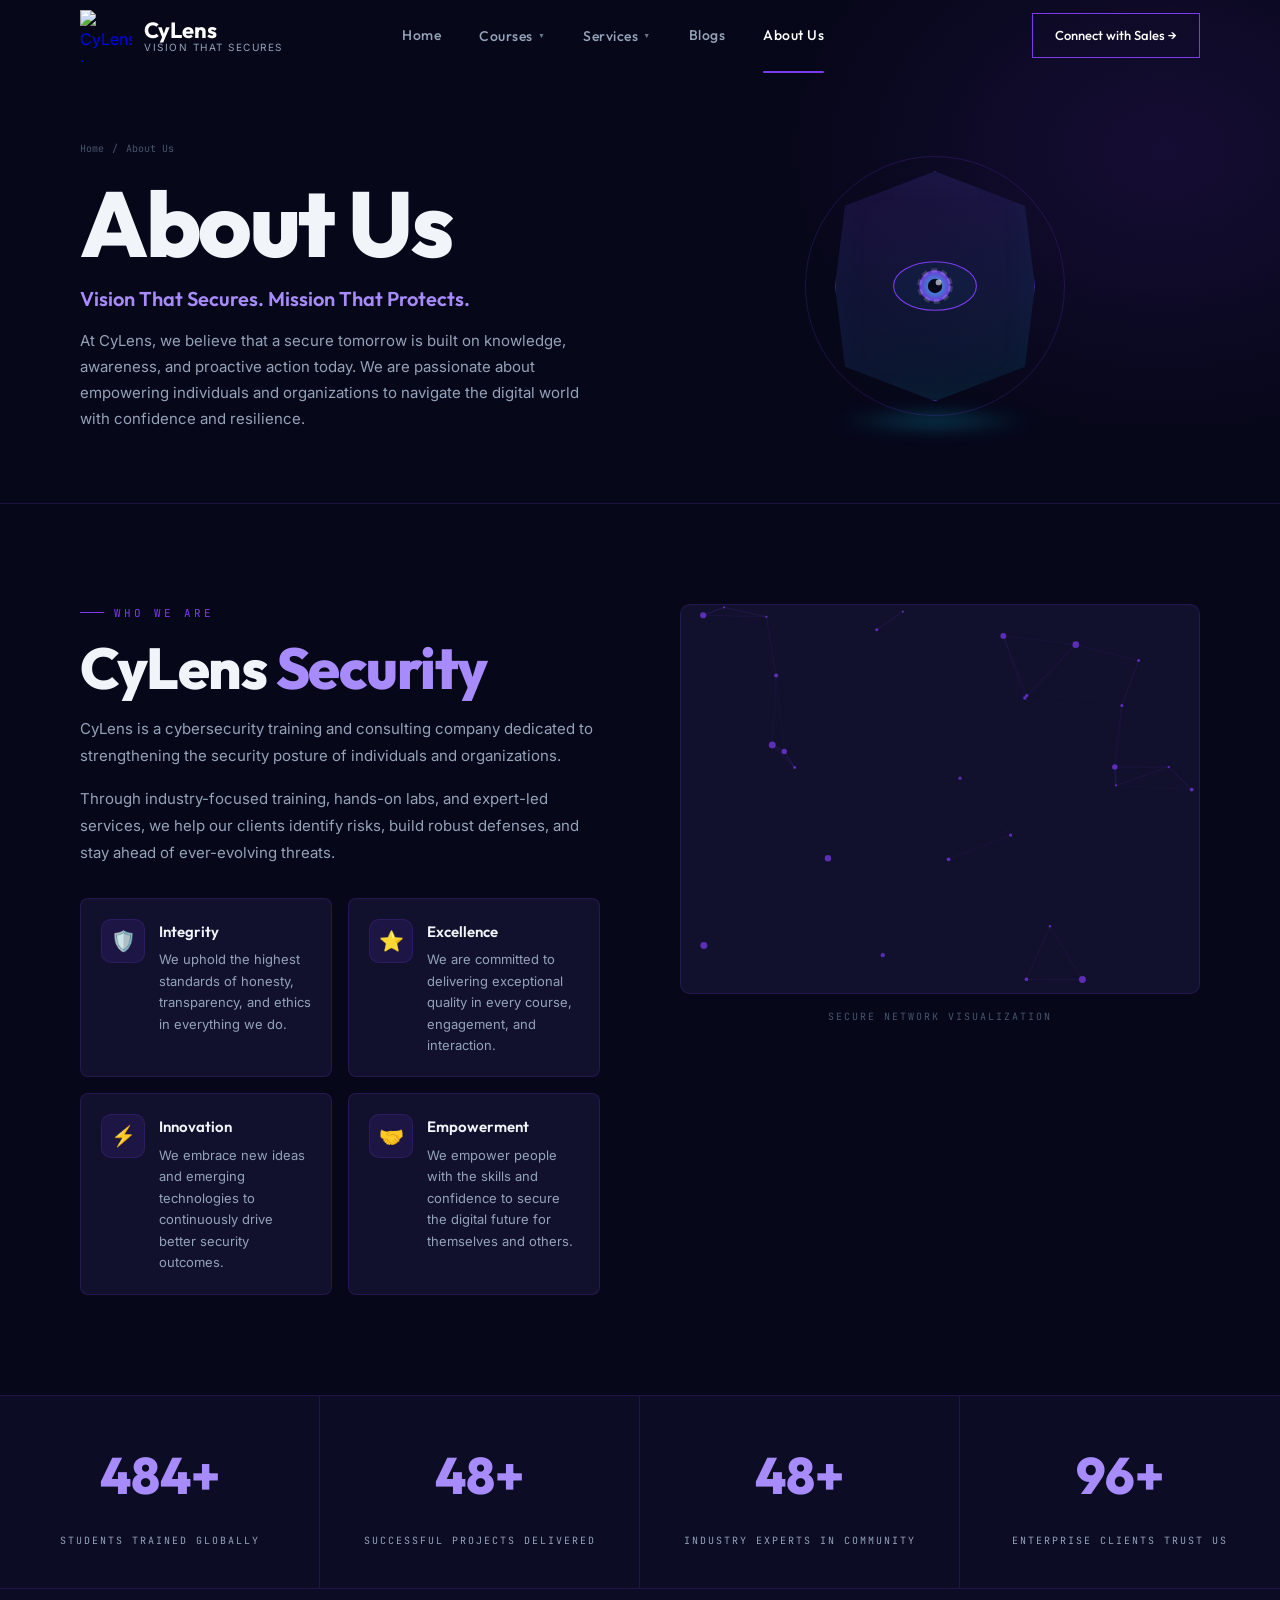
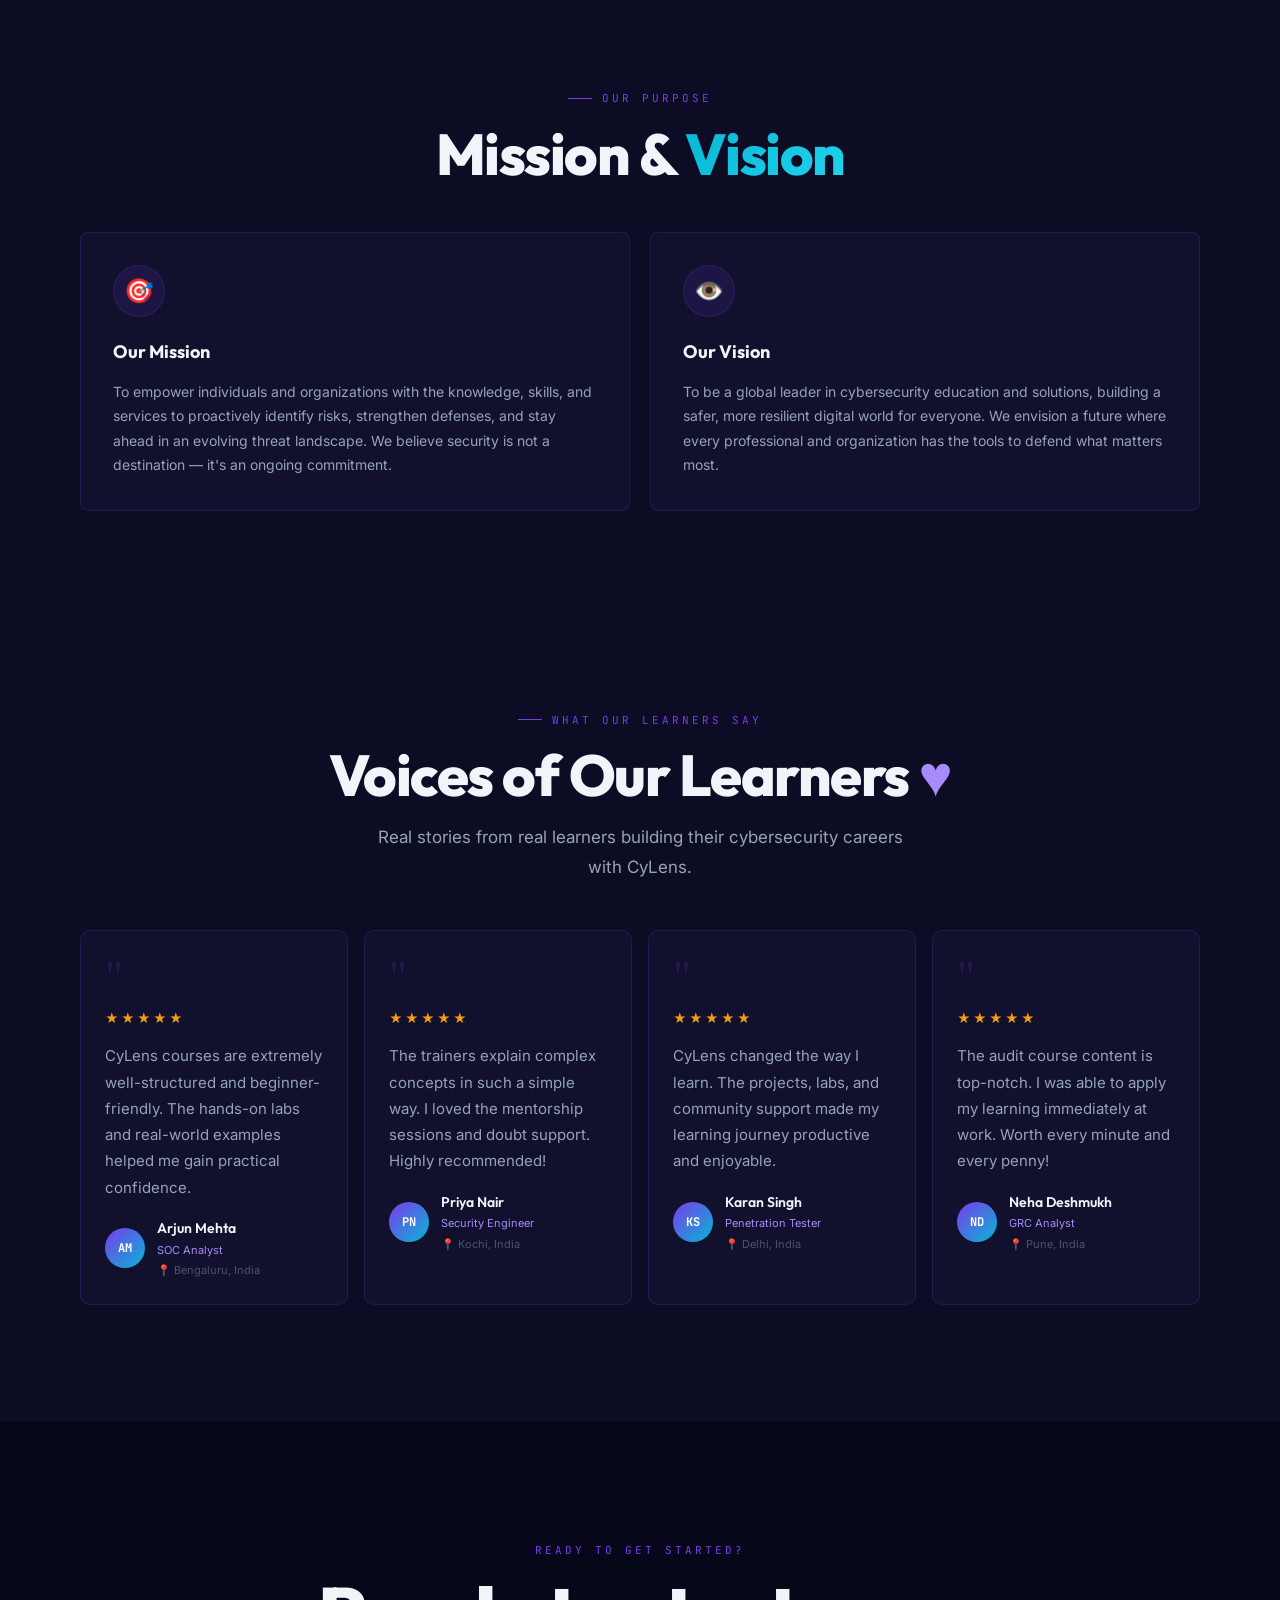
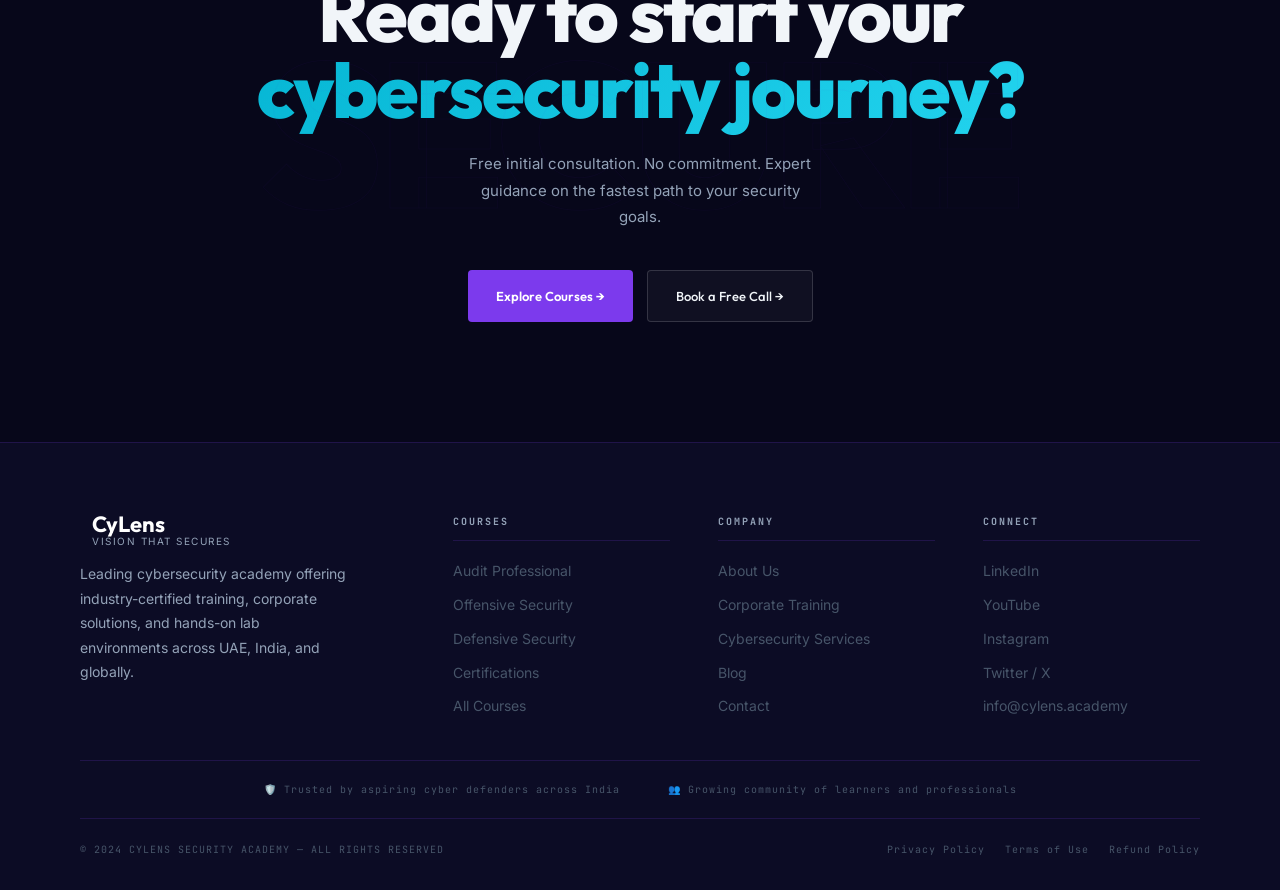
==== commit 1b3502d6: "Add logo image, spinning hero, modal, services redesign, blogs page - Nav: replaced CSS hexagon with" ====
--- a/about.html
+++ b/about.html
@@ -14,15 +14,7 @@
 <!-- ── NAVIGATION ── -->
 <nav class="nav" id="main-nav">
   <a href="index.html" class="nav-logo">
-    <div class="logo-icon">
-      <svg viewBox="0 0 22 22" fill="none">
-        <ellipse cx="11" cy="11" rx="9" ry="5.5" stroke="white" stroke-width="1.5"/>
-        <circle cx="11" cy="11" r="3.5" fill="white" opacity=".9"/>
-        <circle cx="11" cy="11" r="1.5" fill="#07071a"/>
-        <line x1="2" y1="11" x2="5" y2="11" stroke="white" stroke-width="1.5"/>
-        <line x1="17" y1="11" x2="20" y2="11" stroke="white" stroke-width="1.5"/>
-      </svg>
-    </div>
+    <img src="img/logo.png" alt="CyLens Logo" class="nav-logo-img"/>
     <div class="logo-text-wrap">
       <span class="logo-text">CyLens</span>
       <span class="logo-tagline">Vision That Secures</span>
@@ -51,7 +43,7 @@
       </div>
     </div>
     <div class="nav-item">
-      <a href="#" class="nav-link">Blogs</a>
+      <a href="blogs.html" class="nav-link">Blogs</a>
     </div>
     <div class="nav-item">
       <a href="about.html" class="nav-link active">About Us</a>
@@ -299,7 +291,7 @@
       <a href="about.html">About Us</a>
       <a href="corporate.html">Corporate Training</a>
       <a href="services.html">Cybersecurity Services</a>
-      <a href="#">Blog</a>
+      <a href="blogs.html">Blog</a>
       <a href="contact.html">Contact</a>
     </div>
     <div class="footer-col">
--- a/css/style.css
+++ b/css/style.css
@@ -34,6 +34,8 @@
   background: var(--bg);
   color: var(--text);
   font-family: 'Inter', sans-serif;
+  font-size: 16px;
+  line-height: 1.7;
   overflow-x: hidden;
 }
 ::-webkit-scrollbar { width: 4px; }
@@ -62,14 +64,10 @@
   display: flex; align-items: center; gap: 12px;
   text-decoration: none; flex-shrink: 0; margin-right: 8px;
 }
-.logo-icon {
-  width: 40px; height: 40px;
-  background: linear-gradient(135deg, #7c3aed, #06b6d4);
-  clip-path: polygon(50% 0%, 100% 25%, 100% 75%, 50% 100%, 0 75%, 0 25%);
-  display: flex; align-items: center; justify-content: center;
-  flex-shrink: 0;
-}
-.logo-icon svg { width: 22px; height: 22px; }
+.nav-logo-img {
+  width: 52px; height: 52px;
+  object-fit: contain; flex-shrink: 0;
+}
 .logo-text-wrap { display: flex; flex-direction: column; gap: 1px; }
 .logo-text {
   font-family: 'Outfit', sans-serif; font-size: 22px; font-weight: 700;
@@ -87,7 +85,7 @@
 }
 .nav-item { position: relative; }
 .nav-link {
-  font-family: 'Outfit', sans-serif; font-size: 13px; font-weight: 500;
+  font-family: 'Outfit', sans-serif; font-size: 14px; font-weight: 500;
   letter-spacing: 0.5px;
   color: var(--muted); text-decoration: none;
   display: flex; align-items: center; gap: 5px;
@@ -104,7 +102,7 @@
   height: 2px; background: var(--purple); border-radius: 2px;
 }
 .nav-trigger {
-  font-family: 'Outfit', sans-serif; font-size: 13px; font-weight: 500;
+  font-family: 'Outfit', sans-serif; font-size: 14px; font-weight: 500;
   letter-spacing: 0.5px; color: var(--muted);
   display: flex; align-items: center; gap: 5px;
   height: 72px; padding: 0 16px;
@@ -248,7 +246,7 @@
 
 .s-title {
   font-family: 'Outfit', sans-serif;
-  font-size: clamp(32px, 4.5vw, 58px);
+  font-size: clamp(36px, 4.5vw, 62px);
   font-weight: 800; line-height: 1.05;
   letter-spacing: -1.5px; margin-bottom: 16px;
 }
@@ -260,7 +258,7 @@
 .s-title .purple { color: var(--purple-light); }
 
 .s-sub {
-  font-family: 'Inter', sans-serif; font-size: 15px;
+  font-family: 'Inter', sans-serif; font-size: 17px;
   color: var(--muted); line-height: 1.78; max-width: 560px;
 }
 
@@ -374,7 +372,7 @@
 }
 .footer-logo { display: flex; align-items: center; gap: 12px; text-decoration: none; }
 .footer-about {
-  font-family: 'Inter', sans-serif; font-size: 13px;
+  font-family: 'Inter', sans-serif; font-size: 14px;
   color: var(--muted); line-height: 1.75;
   max-width: 270px; margin-top: 16px;
 }
@@ -387,7 +385,7 @@
 }
 .footer-col a {
   display: block; font-family: 'Inter', sans-serif;
-  font-size: 13px; color: var(--dim);
+  font-size: 14px; color: var(--dim);
   text-decoration: none; margin-bottom: 10px;
   transition: color .2s;
 }
@@ -451,7 +449,7 @@
 }
 
 .hero-desc {
-  font-family: 'Inter', sans-serif; font-size: 15.5px;
+  font-family: 'Inter', sans-serif; font-size: 17px;
   color: var(--muted); line-height: 1.78;
   max-width: 480px; margin-bottom: 40px;
 }
@@ -505,6 +503,36 @@
 @keyframes ring-spin {
   from { transform: rotate(0deg); }
   to { transform: rotate(360deg); }
+}
+
+/* ── HERO LOGO SPINNING ── */
+.hero-logo-col {
+  display: flex; flex-direction: column; align-items: center;
+  justify-content: center; position: relative;
+}
+.hero-logo-spin {
+  width: 340px; height: 340px;
+  object-fit: contain;
+  animation: spin3d 8s linear infinite;
+  filter: drop-shadow(0 0 28px rgba(124,58,237,.55))
+          drop-shadow(0 0 56px rgba(6,182,212,.25));
+  position: relative; z-index: 1;
+}
+@keyframes spin3d {
+  0%   { transform: perspective(900px) rotateY(0deg); }
+  100% { transform: perspective(900px) rotateY(360deg); }
+}
+.hero-logo-glow {
+  position: absolute; width: 260px; height: 260px;
+  border-radius: 50%;
+  background: radial-gradient(ellipse, rgba(124,58,237,.18) 0%, transparent 70%);
+  filter: blur(20px);
+  z-index: 0;
+}
+.hero-logo-platform {
+  width: 220px; height: 18px; margin-top: -10px;
+  background: radial-gradient(ellipse, rgba(6,182,212,.35) 0%, transparent 70%);
+  filter: blur(10px); z-index: 0;
 }
 
 /* ── Security Widget ── */
@@ -701,7 +729,7 @@
   margin-bottom: 8px; color: var(--text);
 }
 .feature-desc {
-  font-family: 'Inter', sans-serif; font-size: 13px;
+  font-family: 'Inter', sans-serif; font-size: 15px;
   color: var(--muted); line-height: 1.7;
 }
 
@@ -770,7 +798,7 @@
 }
 .testi-text {
   font-family: 'Inter', sans-serif;
-  font-size: 13.5px; color: var(--muted);
+  font-size: 15px; color: var(--muted);
   line-height: 1.75; margin-bottom: 16px;
 }
 .testi-stars {
@@ -919,7 +947,7 @@
   margin-bottom: 10px; line-height: 1.25; color: var(--text);
 }
 .cc-desc {
-  font-family: 'Inter', sans-serif; font-size: 14px;
+  font-family: 'Inter', sans-serif; font-size: 16px;
   color: var(--muted); line-height: 1.7; margin-bottom: 20px;
 }
 .cc-features { list-style: none; display: flex; flex-direction: column; gap: 8px; }
@@ -1131,7 +1159,7 @@
   margin-bottom: 10px; color: var(--text);
 }
 .svc-desc {
-  font-family: 'Inter', sans-serif; font-size: 13px;
+  font-family: 'Inter', sans-serif; font-size: 15px;
   color: var(--muted); line-height: 1.75;
 }
 .svc-arrow {
@@ -1471,3 +1499,129 @@
   .about-hero-inner { grid-template-columns: 1fr; }
   .about-shield-col { display: none; }
 }
+
+/* ================================================================
+   MODAL
+================================================================ */
+.modal-overlay {
+  position: fixed; inset: 0;
+  background: rgba(0,0,0,.75); backdrop-filter: blur(6px);
+  z-index: 1000; display: flex; align-items: center; justify-content: center;
+  opacity: 0; visibility: hidden;
+  transition: opacity .3s, visibility .3s;
+}
+.modal-overlay.open {
+  opacity: 1; visibility: visible;
+}
+.modal {
+  background: var(--card); border: 1px solid var(--border2);
+  border-radius: 14px; padding: 40px 36px;
+  width: 100%; max-width: 500px; max-height: 90vh; overflow-y: auto;
+  position: relative; text-align: center;
+  transform: translateY(20px); transition: transform .3s;
+}
+.modal-overlay.open .modal { transform: translateY(0); }
+.modal-close {
+  position: absolute; top: 16px; right: 20px;
+  background: none; border: none; color: var(--muted);
+  font-size: 22px; cursor: pointer; line-height: 1;
+  transition: color .2s;
+}
+.modal-close:hover { color: #fff; }
+.modal-logo {
+  width: 72px; height: 72px; object-fit: contain; margin: 0 auto 20px;
+  filter: drop-shadow(0 0 16px rgba(124,58,237,.6));
+}
+.modal-title {
+  font-family: 'Outfit', sans-serif; font-size: 24px; font-weight: 700;
+  margin-bottom: 8px;
+}
+.modal-sub {
+  font-size: 14px; color: var(--muted); line-height: 1.6; margin-bottom: 28px;
+}
+.modal-form .form-group { margin-bottom: 18px; text-align: left; }
+.modal-form .form-label {
+  font-family: 'JetBrains Mono', monospace; font-size: 11px;
+  letter-spacing: 1.5px; text-transform: uppercase;
+  color: var(--muted); display: block; margin-bottom: 7px;
+}
+.modal-form .form-label span { color: var(--purple-light); }
+.modal-input {
+  width: 100%; background: rgba(7,7,26,.9); border: 1px solid var(--border);
+  color: var(--text); padding: 13px 16px 13px 42px;
+  font-family: 'Inter', sans-serif; font-size: 14px;
+  border-radius: 6px; outline: none;
+  transition: border-color .25s;
+}
+.modal-input:focus { border-color: rgba(124,58,237,.6); }
+.modal-input-wrap { position: relative; }
+.modal-input-icon {
+  position: absolute; left: 14px; top: 50%; transform: translateY(-50%);
+  font-size: 16px; color: var(--dim); pointer-events: none;
+}
+.modal-submit {
+  width: 100%; padding: 15px; margin-top: 6px;
+  background: linear-gradient(135deg, var(--purple), var(--cyan));
+  color: #fff; font-family: 'Outfit', sans-serif; font-size: 15px;
+  font-weight: 600; border: none; border-radius: 6px; cursor: pointer;
+  display: flex; align-items: center; justify-content: center; gap: 10px;
+  transition: opacity .3s, transform .3s;
+}
+.modal-submit:hover { opacity: .9; transform: translateY(-1px); }
+.modal-privacy {
+  font-size: 12px; color: var(--dim); margin-top: 14px;
+  display: flex; align-items: center; justify-content: center; gap: 6px;
+}
+
+/* ── SERVICES NEW GRID ── */
+.svc-new-grid {
+  display: grid; grid-template-columns: repeat(3,1fr); gap: 20px;
+}
+.svc-new-card {
+  background: var(--card); border: 1px solid var(--border);
+  border-radius: 12px; padding: 28px;
+  display: flex; gap: 20px; align-items: flex-start;
+  transition: all .3s; cursor: default;
+}
+.svc-new-card:hover {
+  border-color: var(--border2); transform: translateY(-2px);
+  box-shadow: 0 8px 32px rgba(124,58,237,.12);
+}
+.svc-new-icon {
+  width: 60px; height: 60px; flex-shrink: 0;
+  background: rgba(124,58,237,.1); border: 1px solid var(--border);
+  border-radius: 10px; display: flex; align-items: center; justify-content: center;
+}
+.svc-new-icon svg { width: 36px; height: 36px; }
+.svc-new-body { flex: 1; }
+.svc-new-title {
+  font-family: 'Outfit', sans-serif; font-size: 19px; font-weight: 700;
+  margin-bottom: 10px; line-height: 1.25;
+}
+.svc-new-desc {
+  font-size: 14px; color: var(--muted); line-height: 1.7; margin-bottom: 14px;
+}
+.svc-new-list {
+  list-style: none; margin-bottom: 18px; display: flex; flex-direction: column; gap: 7px;
+}
+.svc-new-list li {
+  font-size: 13.5px; color: var(--muted); display: flex; align-items: center; gap: 8px;
+}
+.svc-new-list li::before {
+  content: '✓'; color: var(--cyan-light); font-size: 13px;
+  font-family: 'JetBrains Mono', monospace; flex-shrink: 0;
+}
+.svc-learn-more {
+  font-family: 'Outfit', sans-serif; font-size: 13px; font-weight: 600;
+  color: var(--purple-light); text-decoration: none;
+  display: inline-flex; align-items: center; gap: 4px;
+  transition: color .2s, gap .2s;
+}
+.svc-learn-more:hover { color: var(--cyan-light); gap: 8px; }
+
+@media (max-width:1024px) {
+  .svc-new-grid { grid-template-columns: repeat(2,1fr); }
+}
+@media (max-width:600px) {
+  .svc-new-grid { grid-template-columns: 1fr; }
+}
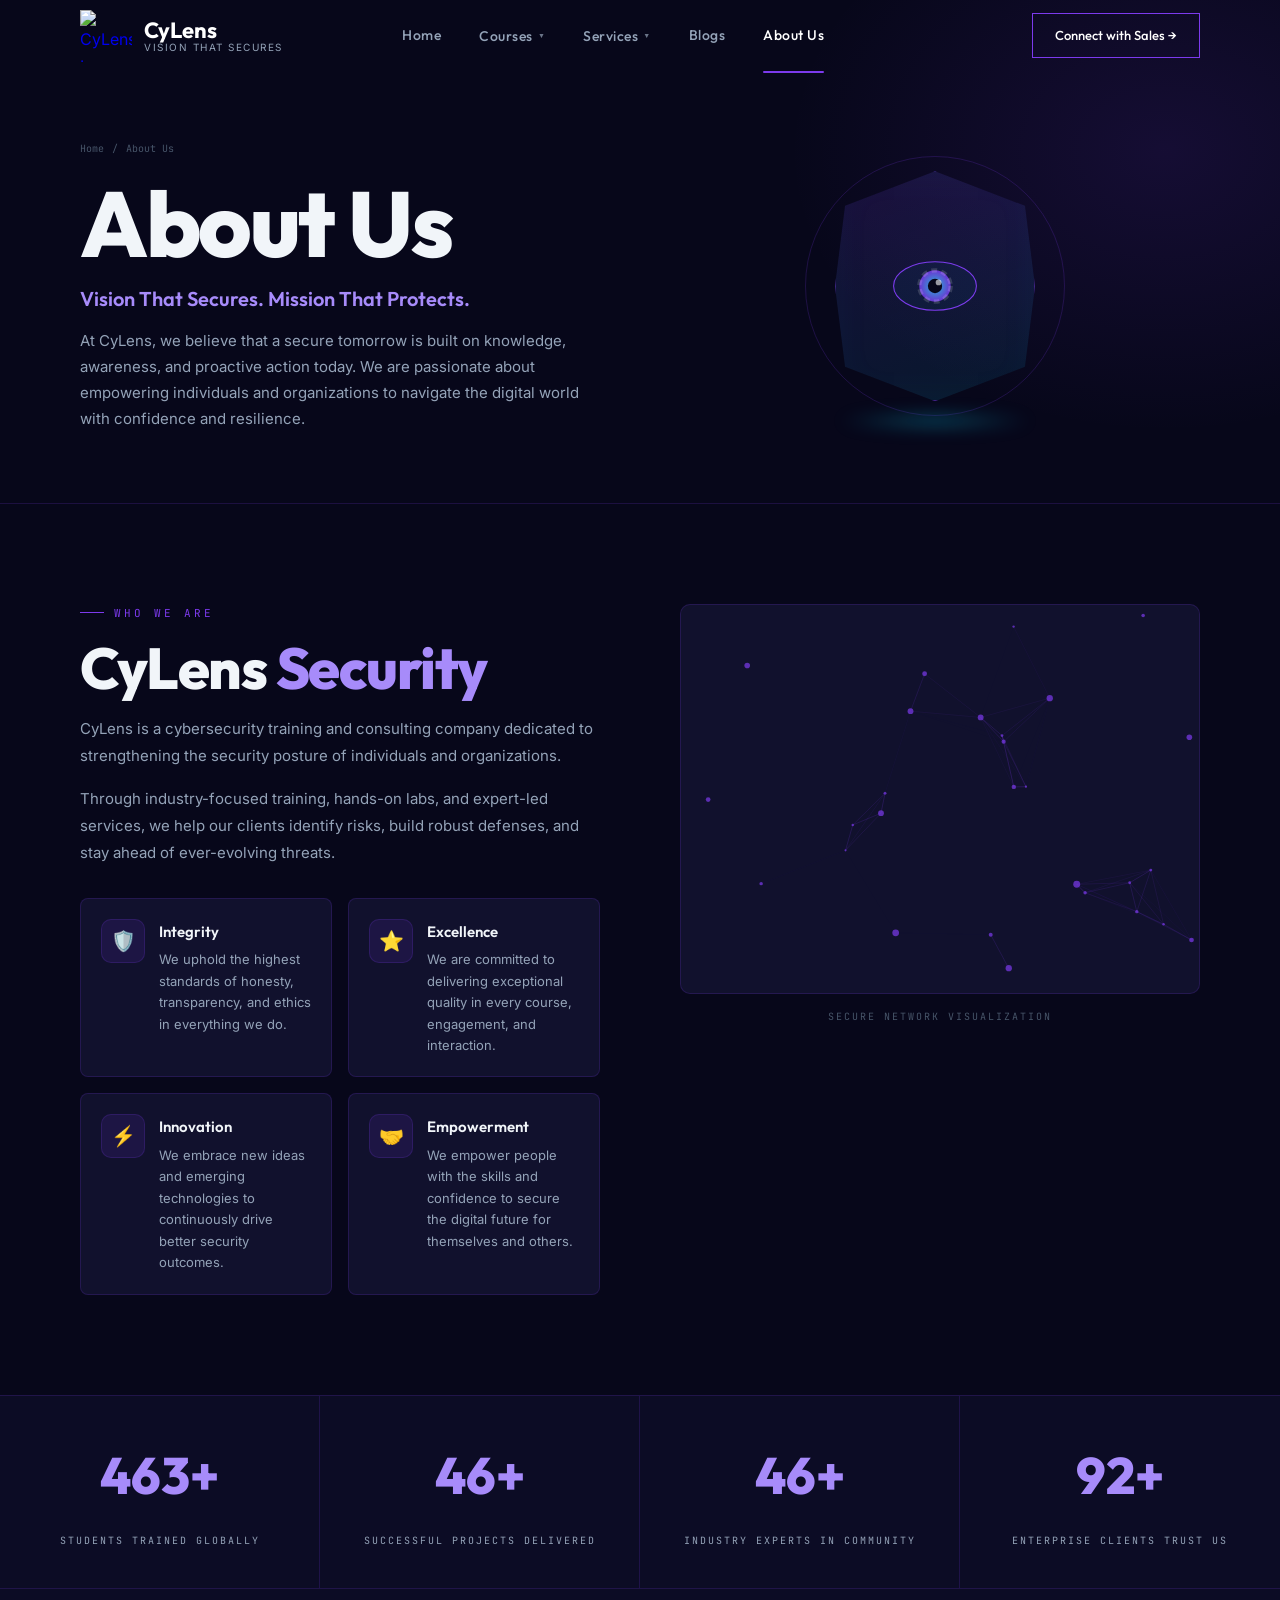
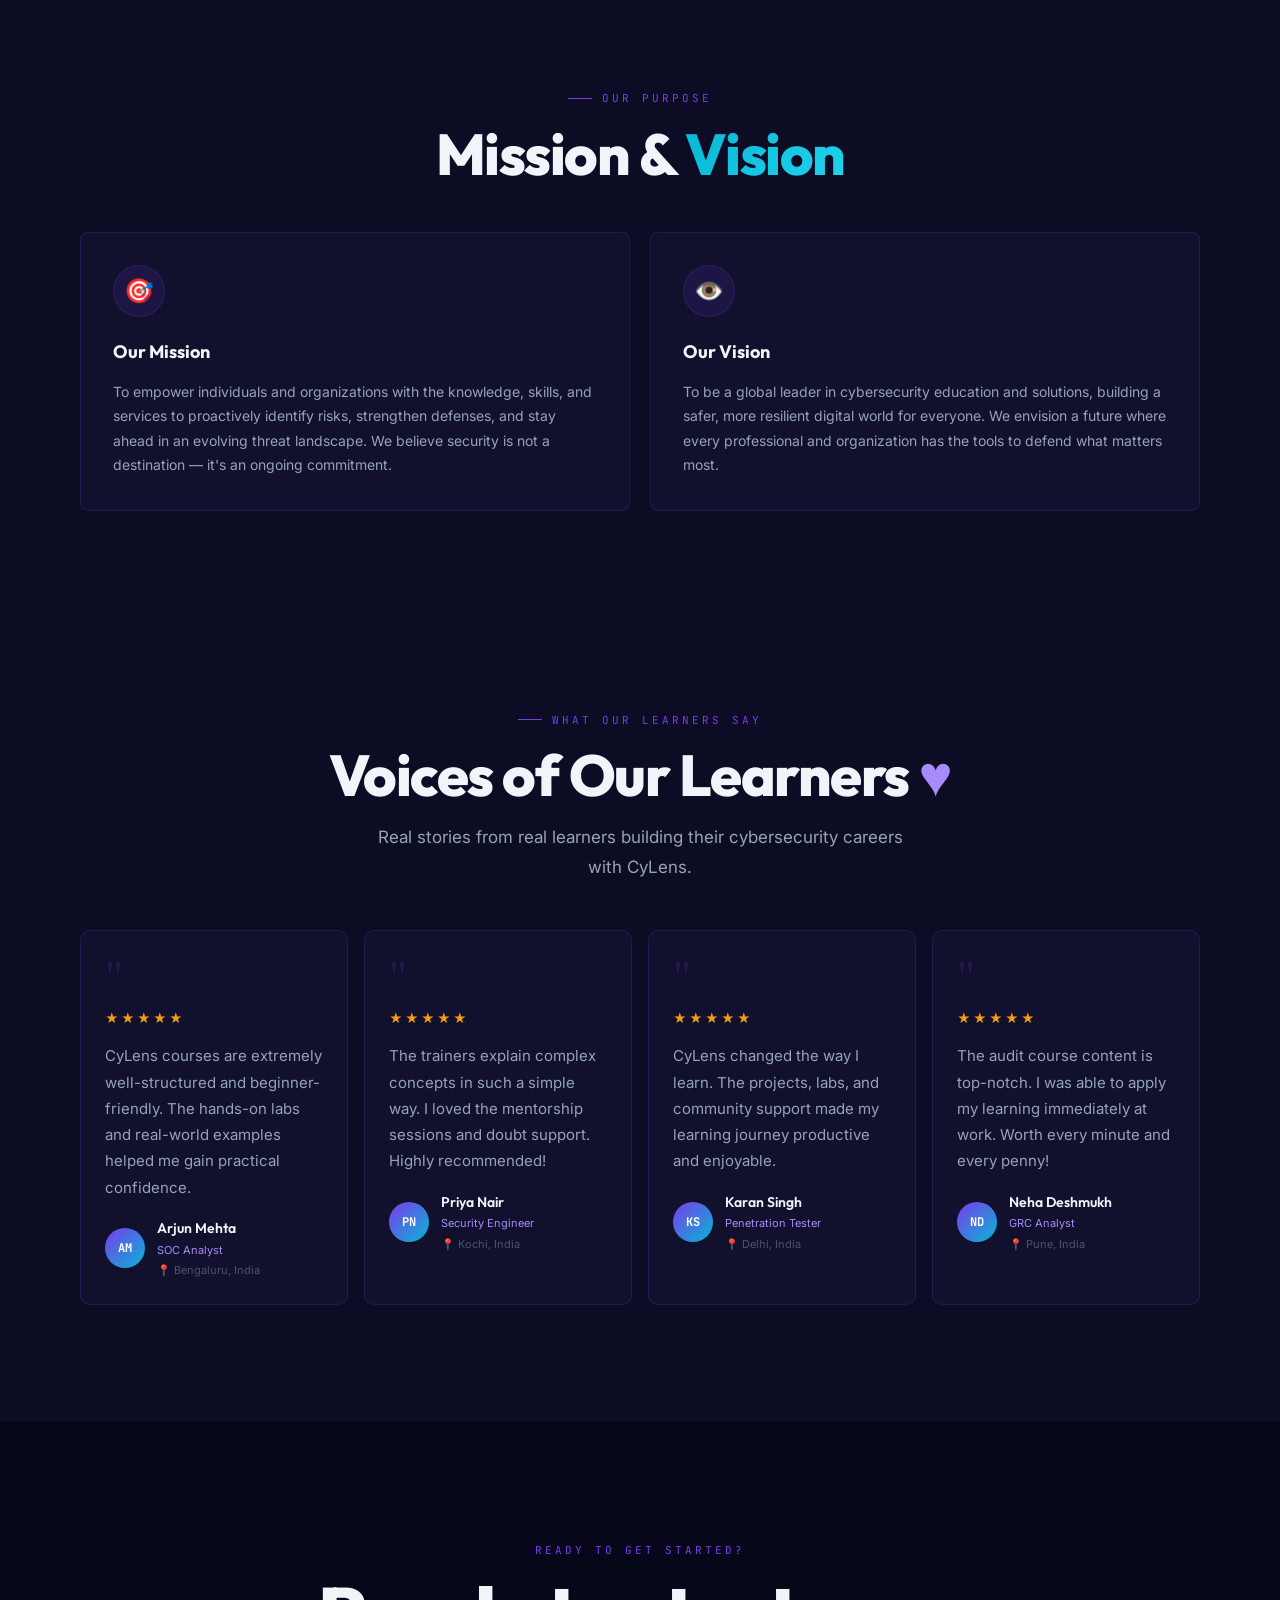
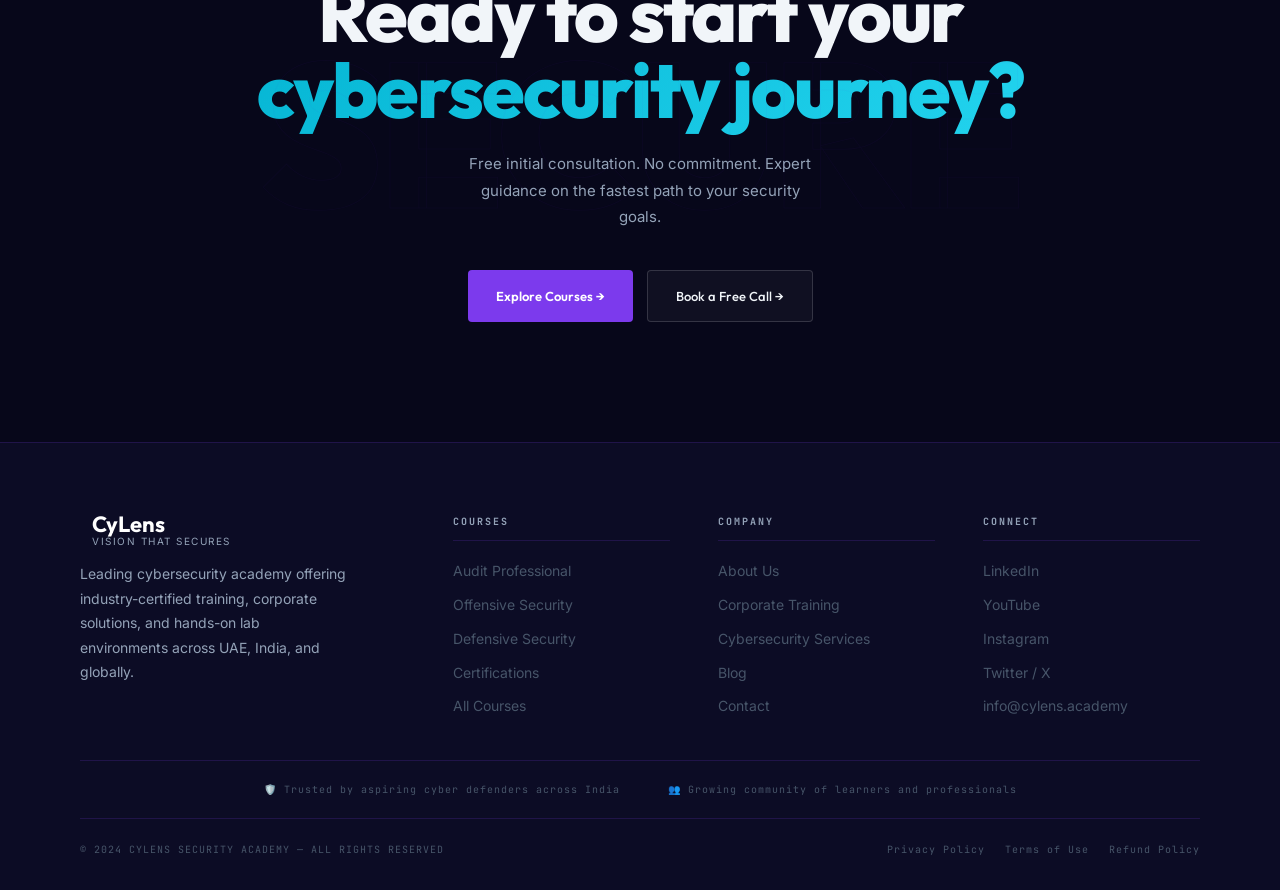
==== commit 1c1858c9: "Switch to transparent logo (cylens-logo.png) + proper 3D coin spin - All pages: logo references upda" ====
--- a/about.html
+++ b/about.html
@@ -14,7 +14,7 @@
 <!-- ── NAVIGATION ── -->
 <nav class="nav" id="main-nav">
   <a href="index.html" class="nav-logo">
-    <img src="img/logo.png" alt="CyLens Logo" class="nav-logo-img"/>
+    <img src="img/cylens-logo.png" alt="CyLens Logo" class="nav-logo-img"/>
     <div class="logo-text-wrap">
       <span class="logo-text">CyLens</span>
       <span class="logo-tagline">Vision That Secures</span>
--- a/css/style.css
+++ b/css/style.css
@@ -505,32 +505,33 @@
   to { transform: rotate(360deg); }
 }
 
-/* ── HERO LOGO SPINNING ── */
+/* ── HERO 3D COIN LOGO ── */
 .hero-logo-col {
   display: flex; flex-direction: column; align-items: center;
   justify-content: center; position: relative;
-}
-.hero-logo-spin {
-  width: 340px; height: 340px;
-  object-fit: contain;
-  animation: spin3d 8s linear infinite;
-  filter: drop-shadow(0 0 28px rgba(124,58,237,.55))
-          drop-shadow(0 0 56px rgba(6,182,212,.25));
-  position: relative; z-index: 1;
-}
-@keyframes spin3d {
-  0%   { transform: perspective(900px) rotateY(0deg); }
-  100% { transform: perspective(900px) rotateY(360deg); }
-}
-.hero-logo-glow {
-  position: absolute; width: 260px; height: 260px;
-  border-radius: 50%;
-  background: radial-gradient(ellipse, rgba(124,58,237,.18) 0%, transparent 70%);
-  filter: blur(20px);
-  z-index: 0;
+  perspective: 900px;
+}
+.cy-coin {
+  width: 320px; height: 320px;
+  position: relative;
+  transform-style: preserve-3d;
+  animation: cy-spin 7s linear infinite;
+  filter: drop-shadow(0 0 32px rgba(124,58,237,.55))
+          drop-shadow(0 0 64px rgba(6,182,212,.2));
+}
+.cy-coin::before,
+.cy-coin::after {
+  content: '';
+  position: absolute; inset: 0;
+  background: center / contain no-repeat url('img/cylens-logo.png');
+}
+.cy-coin::after { transform: rotateY(180deg); }
+@keyframes cy-spin {
+  0%   { transform: rotateY(0deg)   rotateX(-6deg); }
+  100% { transform: rotateY(360deg) rotateX(-6deg); }
 }
 .hero-logo-platform {
-  width: 220px; height: 18px; margin-top: -10px;
+  width: 220px; height: 18px; margin-top: 12px;
   background: radial-gradient(ellipse, rgba(6,182,212,.35) 0%, transparent 70%);
   filter: blur(10px); z-index: 0;
 }
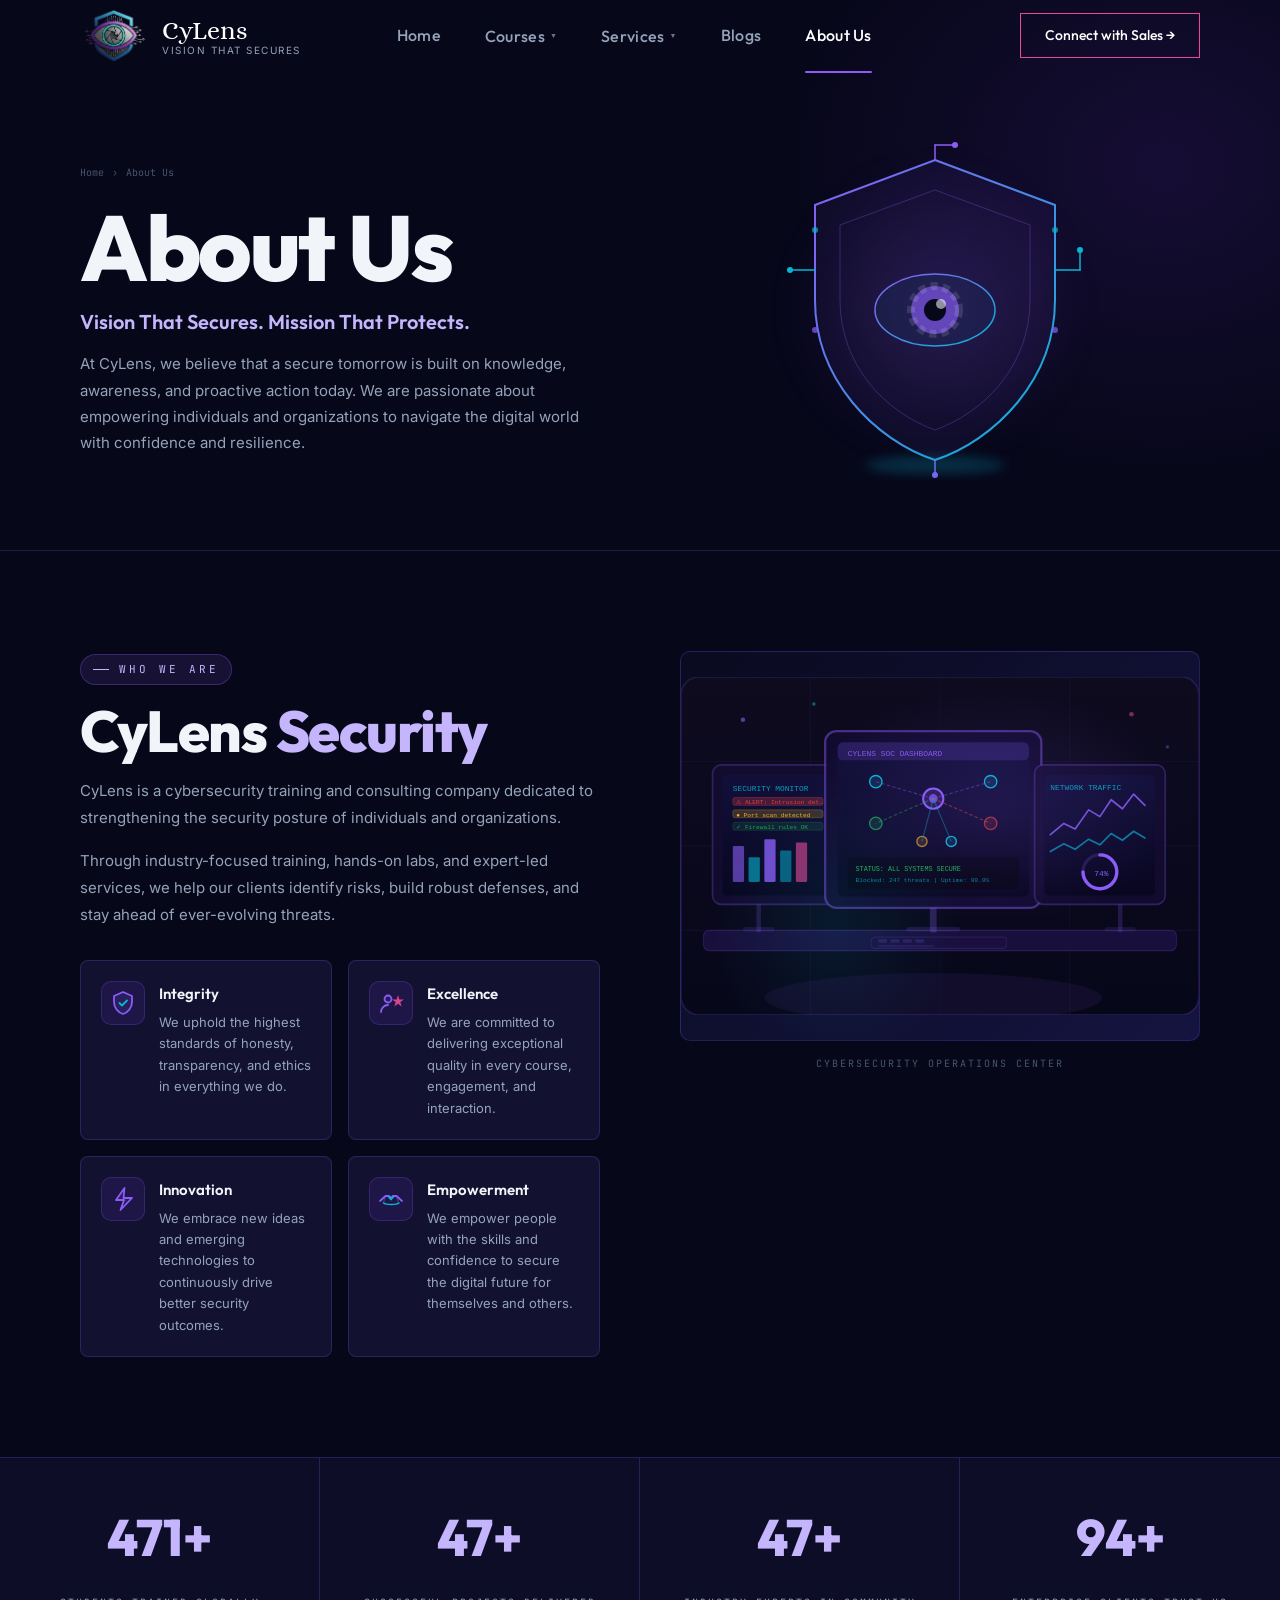
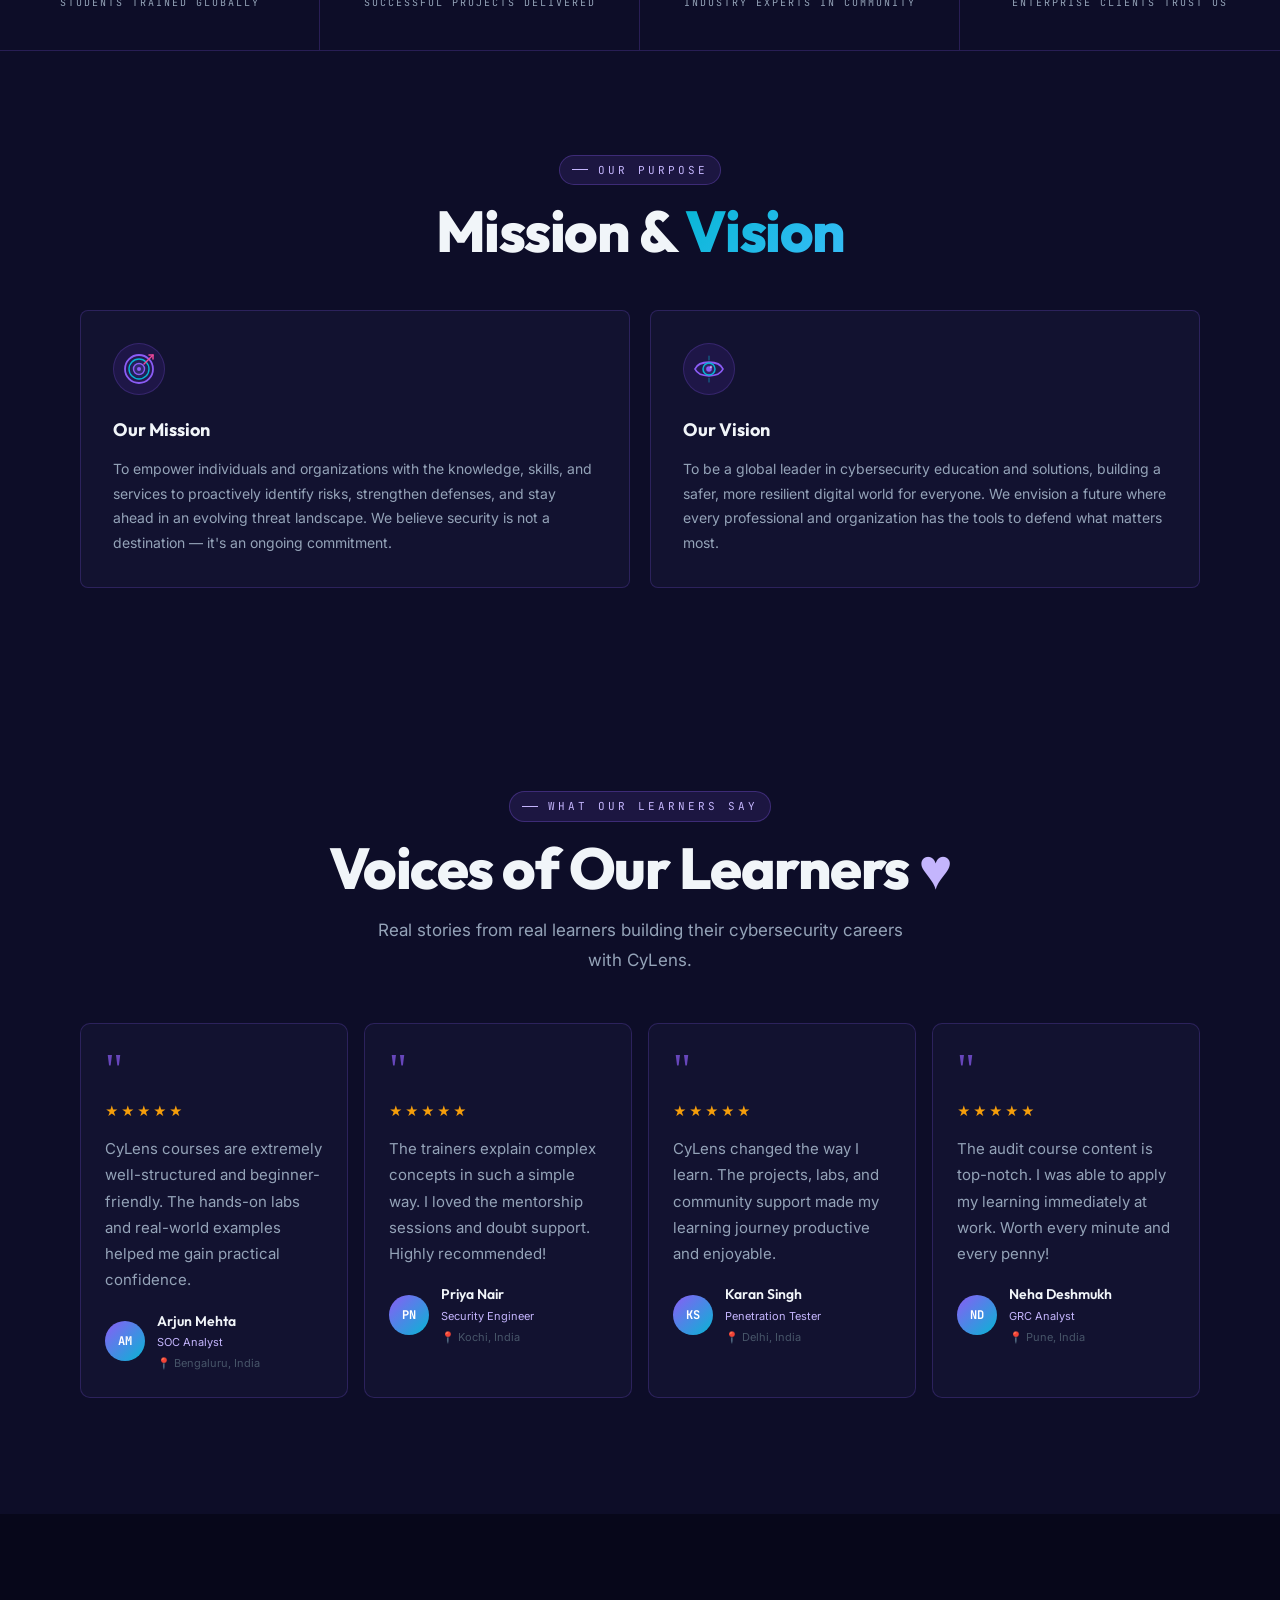
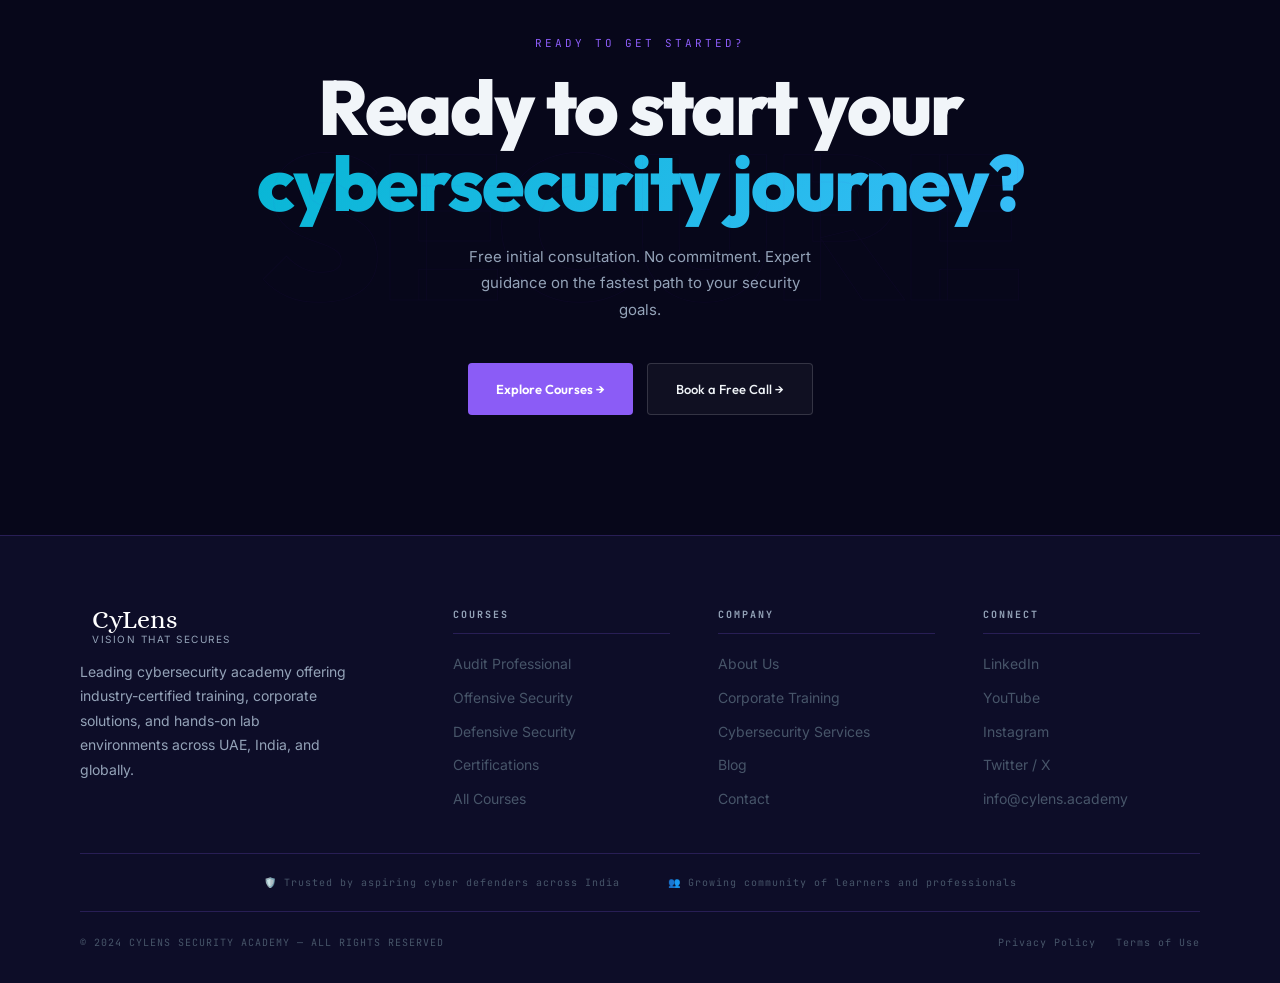
==== commit ad509485: "Apply full PDF design review: SVG icons, layouts, testimonials, and footer cleanup - about.html: rep" ====
--- a/about.html
+++ b/about.html
@@ -60,7 +60,7 @@
     <div>
       <div class="breadcrumb">
         <a href="index.html">Home</a>
-        <span>/</span>
+        <span>›</span>
         <span>About Us</span>
       </div>
       <h1>About Us</h1>
@@ -68,24 +68,49 @@
       <p class="sub-text">At CyLens, we believe that a secure tomorrow is built on knowledge, awareness, and proactive action today. We are passionate about empowering individuals and organizations to navigate the digital world with confidence and resilience.</p>
     </div>
     <div class="about-shield-col">
-      <div class="shield-wrap" style="padding:20px;">
-        <div class="shield-ring ring-1" style="width:260px;height:260px;"></div>
-        <div class="shield-outer" style="width:200px;height:230px;">
-          <svg width="100" height="80" viewBox="0 0 140 100" fill="none">
-            <defs>
-              <radialGradient id="irisGrad2" cx="50%" cy="50%" r="50%">
-                <stop offset="0%" stop-color="#22d3ee"/>
-                <stop offset="100%" stop-color="#7c3aed"/>
-              </radialGradient>
-            </defs>
-            <ellipse cx="70" cy="50" rx="58" ry="34" stroke="url(#irisGrad2)" stroke-width="1.5" fill="rgba(6,182,212,0.04)"/>
-            <circle cx="70" cy="50" r="22" fill="url(#irisGrad2)" opacity=".85"/>
-            <circle cx="70" cy="50" r="22" stroke="rgba(255,255,255,0.15)" stroke-width="6" stroke-dasharray="8 6" fill="none"/>
-            <circle cx="70" cy="50" r="10" fill="#07071a"/>
-            <circle cx="75" cy="45" r="4" fill="rgba(255,255,255,0.6)"/>
-          </svg>
-        </div>
-        <div class="shield-platform" style="bottom:-10px;"></div>
+      <!-- Cyber Shield with Eye — matches design reference -->
+      <div style="position:relative;width:320px;height:340px;display:flex;align-items:center;justify-content:center;">
+        <!-- Outer glow ring -->
+        <div style="position:absolute;width:300px;height:300px;border-radius:50%;background:radial-gradient(ellipse,rgba(139,92,246,0.18) 0%,transparent 70%);filter:blur(18px);"></div>
+        <!-- Circuit dots -->
+        <svg width="320" height="340" viewBox="0 0 320 340" fill="none" style="position:absolute;top:0;left:0;">
+          <defs>
+            <linearGradient id="shieldGradA" x1="0" y1="0" x2="1" y2="1">
+              <stop offset="0%" stop-color="#8b5cf6"/>
+              <stop offset="100%" stop-color="#06b6d4"/>
+            </linearGradient>
+          </defs>
+          <!-- Shield shape -->
+          <path d="M160 20 L280 65 L280 160 C280 240 220 300 160 320 C100 300 40 240 40 160 L40 65 Z"
+            fill="rgba(139,92,246,0.06)" stroke="url(#shieldGradA)" stroke-width="2"/>
+          <!-- Inner shield -->
+          <path d="M160 50 L255 85 L255 160 C255 225 210 272 160 290 C110 272 65 225 65 160 L65 85 Z"
+            fill="none" stroke="rgba(139,92,246,0.3)" stroke-width="1"/>
+          <!-- Circuit lines -->
+          <line x1="160" y1="20" x2="160" y2="5" stroke="#8b5cf6" stroke-width="1.5" stroke-linecap="round"/>
+          <line x1="160" y1="5" x2="180" y2="5" stroke="#8b5cf6" stroke-width="1.5" stroke-linecap="round"/>
+          <circle cx="180" cy="5" r="3" fill="#8b5cf6"/>
+          <line x1="280" y1="130" x2="305" y2="130" stroke="#06b6d4" stroke-width="1.5" stroke-linecap="round"/>
+          <line x1="305" y1="130" x2="305" y2="110" stroke="#06b6d4" stroke-width="1.5" stroke-linecap="round"/>
+          <circle cx="305" cy="110" r="3" fill="#06b6d4"/>
+          <line x1="40" y1="130" x2="15" y2="130" stroke="#06b6d4" stroke-width="1.5" stroke-linecap="round"/>
+          <circle cx="15" cy="130" r="3" fill="#06b6d4"/>
+          <line x1="160" y1="320" x2="160" y2="335" stroke="#8b5cf6" stroke-width="1.5" stroke-linecap="round"/>
+          <circle cx="160" cy="335" r="3" fill="#8b5cf6"/>
+          <!-- Dots on shield border -->
+          <circle cx="280" cy="90" r="3" fill="#06b6d4" opacity=".7"/>
+          <circle cx="40" cy="90" r="3" fill="#06b6d4" opacity=".7"/>
+          <circle cx="40" cy="190" r="3" fill="#8b5cf6" opacity=".7"/>
+          <circle cx="280" cy="190" r="3" fill="#8b5cf6" opacity=".7"/>
+          <!-- Eye -->
+          <ellipse cx="160" cy="170" rx="60" ry="36" stroke="url(#shieldGradA)" stroke-width="1.5" fill="rgba(6,182,212,0.05)"/>
+          <circle cx="160" cy="170" r="24" fill="rgba(139,92,246,0.7)" opacity=".9"/>
+          <circle cx="160" cy="170" r="24" stroke="rgba(255,255,255,0.12)" stroke-width="8" stroke-dasharray="7 5" fill="none"/>
+          <circle cx="160" cy="170" r="11" fill="#07071a"/>
+          <circle cx="166" cy="164" r="5" fill="rgba(255,255,255,0.55)"/>
+          <!-- Platform glow -->
+          <ellipse cx="160" cy="325" rx="70" ry="8" fill="rgba(6,182,212,0.25)" filter="blur(6px)"/>
+        </svg>
       </div>
     </div>
   </div>
@@ -106,28 +131,50 @@
     <!-- Values Grid -->
     <div class="values-grid">
       <div class="value-card">
-        <div class="val-icon">🛡️</div>
+        <div class="val-icon">
+          <svg width="26" height="26" viewBox="0 0 26 26" fill="none">
+            <path d="M13 2L4 6v6c0 5.5 3.9 10.7 9 12 5.1-1.3 9-6.5 9-12V6L13 2z" fill="rgba(139,92,246,0.12)" stroke="#8b5cf6" stroke-width="1.8" stroke-linejoin="round"/>
+            <path d="M9.5 13l2.5 2.5 5-5" stroke="#06b6d4" stroke-width="1.8" stroke-linecap="round" stroke-linejoin="round"/>
+          </svg>
+        </div>
         <div>
           <div class="val-title">Integrity</div>
           <p class="val-desc">We uphold the highest standards of honesty, transparency, and ethics in everything we do.</p>
         </div>
       </div>
       <div class="value-card">
-        <div class="val-icon">⭐</div>
+        <div class="val-icon">
+          <svg width="26" height="26" viewBox="0 0 26 26" fill="none">
+            <circle cx="10" cy="9" r="3.5" stroke="#8b5cf6" stroke-width="1.8" fill="rgba(139,92,246,0.1)"/>
+            <path d="M3 22c0-3.9 3.1-7 7-7" stroke="#8b5cf6" stroke-width="1.8" stroke-linecap="round" fill="none"/>
+            <polygon points="20,5 21.4,9.4 26,9.4 22.3,12.1 23.7,16.5 20,13.8 16.3,16.5 17.7,12.1 14,9.4 18.6,9.4" fill="#ec4899" opacity="0.9"/>
+          </svg>
+        </div>
         <div>
           <div class="val-title">Excellence</div>
           <p class="val-desc">We are committed to delivering exceptional quality in every course, engagement, and interaction.</p>
         </div>
       </div>
       <div class="value-card">
-        <div class="val-icon">⚡</div>
+        <div class="val-icon">
+          <svg width="26" height="26" viewBox="0 0 26 26" fill="none">
+            <path d="M14.5 2L6 14h8l-3.5 10L22 12h-8.5L14.5 2z" fill="rgba(139,92,246,0.12)" stroke="#8b5cf6" stroke-width="1.8" stroke-linejoin="round"/>
+          </svg>
+        </div>
         <div>
           <div class="val-title">Innovation</div>
           <p class="val-desc">We embrace new ideas and emerging technologies to continuously drive better security outcomes.</p>
         </div>
       </div>
       <div class="value-card">
-        <div class="val-icon">🤝</div>
+        <div class="val-icon">
+          <svg width="26" height="26" viewBox="0 0 26 26" fill="none">
+            <path d="M2 15l5.5-5h3.5l2 2 2-2h3.5l5.5 5" stroke="#8b5cf6" stroke-width="1.8" stroke-linecap="round" stroke-linejoin="round" fill="none"/>
+            <path d="M10.5 10.5l2.5 3 2.5-3" stroke="#06b6d4" stroke-width="1.8" stroke-linecap="round" stroke-linejoin="round" fill="none"/>
+            <path d="M7.5 10l-2 7M18.5 10l2 7" stroke="rgba(139,92,246,0.35)" stroke-width="1.5" stroke-linecap="round"/>
+            <path d="M5.5 17c2.5 2 13 2 15.5 0" stroke="#06b6d4" stroke-width="1.5" stroke-linecap="round" fill="none"/>
+          </svg>
+        </div>
         <div>
           <div class="val-title">Empowerment</div>
           <p class="val-desc">We empower people with the skills and confidence to secure the digital future for themselves and others.</p>
@@ -136,12 +183,108 @@
     </div>
   </div>
 
-  <!-- Network Illustration -->
+  <!-- Cyber Ops Room Illustration -->
   <div class="reveal reveal-d2">
-    <div class="team-image">
-      <canvas id="about-canvas"></canvas>
-    </div>
-    <p style="font-family:'JetBrains Mono',monospace;font-size:10px;letter-spacing:2px;color:var(--dim);text-align:center;margin-top:14px;text-transform:uppercase;">Secure Network Visualization</p>
+    <div class="cyber-ops-img">
+      <svg width="100%" viewBox="0 0 460 300" fill="none" xmlns="http://www.w3.org/2000/svg">
+        <defs>
+          <linearGradient id="ops-bg" x1="0" y1="0" x2="0" y2="1">
+            <stop offset="0%" stop-color="#0e0b1f"/>
+            <stop offset="100%" stop-color="#07071a"/>
+          </linearGradient>
+          <linearGradient id="ops-screen" x1="0" y1="0" x2="0" y2="1">
+            <stop offset="0%" stop-color="#12103a"/>
+            <stop offset="100%" stop-color="#080620"/>
+          </linearGradient>
+        </defs>
+        <!-- Background -->
+        <rect width="460" height="300" rx="16" fill="url(#ops-bg)"/>
+        <!-- Grid lines -->
+        <line x1="0" y1="75" x2="460" y2="75" stroke="rgba(139,92,246,0.06)" stroke-width="1"/>
+        <line x1="0" y1="150" x2="460" y2="150" stroke="rgba(139,92,246,0.06)" stroke-width="1"/>
+        <line x1="0" y1="225" x2="460" y2="225" stroke="rgba(139,92,246,0.06)" stroke-width="1"/>
+        <line x1="115" y1="0" x2="115" y2="300" stroke="rgba(139,92,246,0.06)" stroke-width="1"/>
+        <line x1="230" y1="0" x2="230" y2="300" stroke="rgba(139,92,246,0.06)" stroke-width="1"/>
+        <line x1="345" y1="0" x2="345" y2="300" stroke="rgba(139,92,246,0.06)" stroke-width="1"/>
+        <!-- Desk surface -->
+        <rect x="20" y="225" width="420" height="18" rx="5" fill="rgba(26,16,64,0.9)" stroke="rgba(139,92,246,0.2)" stroke-width="1"/>
+        <!-- LEFT MONITOR -->
+        <rect x="67" y="200" width="4" height="27" rx="2" fill="rgba(139,92,246,0.2)"/>
+        <rect x="55" y="222" width="28" height="4" rx="2" fill="rgba(139,92,246,0.12)"/>
+        <rect x="28" y="78" width="116" height="124" rx="8" fill="rgba(18,12,48,0.95)" stroke="rgba(139,92,246,0.28)" stroke-width="1.5"/>
+        <rect x="37" y="87" width="98" height="107" rx="4" fill="url(#ops-screen)"/>
+        <text x="46" y="101" font-family="monospace" font-size="7" fill="rgba(6,182,212,0.85)">SECURITY MONITOR</text>
+        <rect x="46" y="107" width="80" height="7" rx="2" fill="rgba(239,68,68,0.25)" stroke="rgba(239,68,68,0.5)" stroke-width="0.5"/>
+        <text x="49" y="113" font-family="monospace" font-size="5.5" fill="rgba(239,68,68,0.9)">⚠ ALERT: Intrusion det…</text>
+        <rect x="46" y="118" width="80" height="7" rx="2" fill="rgba(251,191,36,0.18)" stroke="rgba(251,191,36,0.4)" stroke-width="0.5"/>
+        <text x="49" y="124" font-family="monospace" font-size="5.5" fill="rgba(251,191,36,0.9)">● Port scan detected</text>
+        <rect x="46" y="129" width="80" height="7" rx="2" fill="rgba(34,197,94,0.12)" stroke="rgba(34,197,94,0.3)" stroke-width="0.5"/>
+        <text x="49" y="135" font-family="monospace" font-size="5.5" fill="rgba(34,197,94,0.8)">✓ Firewall rules OK</text>
+        <rect x="46" y="150" width="10" height="32" rx="1" fill="rgba(139,92,246,0.6)"/>
+        <rect x="60" y="160" width="10" height="22" rx="1" fill="rgba(6,182,212,0.6)"/>
+        <rect x="74" y="144" width="10" height="38" rx="1" fill="rgba(139,92,246,0.8)"/>
+        <rect x="88" y="154" width="10" height="28" rx="1" fill="rgba(6,182,212,0.5)"/>
+        <rect x="102" y="147" width="10" height="35" rx="1" fill="rgba(236,72,153,0.6)"/>
+        <!-- CENTER MONITOR (main) -->
+        <rect x="221" y="200" width="6" height="27" rx="2" fill="rgba(139,92,246,0.28)"/>
+        <rect x="200" y="222" width="48" height="4" rx="2" fill="rgba(139,92,246,0.15)"/>
+        <rect x="128" y="48" width="192" height="157" rx="10" fill="rgba(18,12,48,0.98)" stroke="rgba(139,92,246,0.45)" stroke-width="2"/>
+        <rect x="139" y="58" width="170" height="137" rx="5" fill="url(#ops-screen)"/>
+        <rect x="139" y="58" width="170" height="16" rx="5" fill="rgba(139,92,246,0.18)"/>
+        <text x="148" y="70" font-family="monospace" font-size="7" fill="rgba(139,92,246,0.95)">CYLENS SOC DASHBOARD</text>
+        <!-- Network nodes -->
+        <circle cx="224" cy="108" r="9" fill="rgba(139,92,246,0.18)" stroke="#8b5cf6" stroke-width="1.8"/>
+        <circle cx="224" cy="108" r="4" fill="#8b5cf6" opacity="0.7"/>
+        <circle cx="173" cy="93" r="5.5" fill="rgba(6,182,212,0.15)" stroke="#06b6d4" stroke-width="1.2"/>
+        <circle cx="275" cy="93" r="5.5" fill="rgba(6,182,212,0.15)" stroke="#06b6d4" stroke-width="1.2"/>
+        <circle cx="173" cy="130" r="5.5" fill="rgba(34,197,94,0.15)" stroke="rgba(34,197,94,0.65)" stroke-width="1.2"/>
+        <circle cx="275" cy="130" r="5.5" fill="rgba(239,68,68,0.15)" stroke="rgba(239,68,68,0.65)" stroke-width="1.2"/>
+        <circle cx="214" cy="146" r="4.5" fill="rgba(251,191,36,0.15)" stroke="rgba(251,191,36,0.65)" stroke-width="1.2"/>
+        <circle cx="240" cy="146" r="4.5" fill="rgba(6,182,212,0.15)" stroke="#06b6d4" stroke-width="1.2"/>
+        <!-- Connection lines -->
+        <line x1="224" y1="108" x2="173" y2="93" stroke="rgba(139,92,246,0.4)" stroke-width="1" stroke-dasharray="3 2"/>
+        <line x1="224" y1="108" x2="275" y2="93" stroke="rgba(139,92,246,0.4)" stroke-width="1" stroke-dasharray="3 2"/>
+        <line x1="224" y1="108" x2="173" y2="130" stroke="rgba(34,197,94,0.4)" stroke-width="1" stroke-dasharray="3 2"/>
+        <line x1="224" y1="108" x2="275" y2="130" stroke="rgba(239,68,68,0.5)" stroke-width="1" stroke-dasharray="3 2"/>
+        <line x1="224" y1="108" x2="214" y2="146" stroke="rgba(6,182,212,0.4)" stroke-width="1"/>
+        <line x1="224" y1="108" x2="240" y2="146" stroke="rgba(6,182,212,0.4)" stroke-width="1"/>
+        <!-- Status bar -->
+        <rect x="148" y="160" width="152" height="28" rx="3" fill="rgba(0,0,0,0.35)"/>
+        <text x="155" y="172" font-family="monospace" font-size="6" fill="rgba(34,197,94,0.9)">STATUS: ALL SYSTEMS SECURE</text>
+        <text x="155" y="182" font-family="monospace" font-size="5.5" fill="rgba(6,182,212,0.7)">Blocked: 247 threats | Uptime: 99.9%</text>
+        <!-- RIGHT MONITOR -->
+        <rect x="388" y="200" width="4" height="27" rx="2" fill="rgba(139,92,246,0.2)"/>
+        <rect x="376" y="222" width="28" height="4" rx="2" fill="rgba(139,92,246,0.12)"/>
+        <rect x="314" y="78" width="116" height="124" rx="8" fill="rgba(18,12,48,0.95)" stroke="rgba(139,92,246,0.28)" stroke-width="1.5"/>
+        <rect x="323" y="87" width="98" height="107" rx="4" fill="url(#ops-screen)"/>
+        <text x="328" y="100" font-family="monospace" font-size="7" fill="rgba(6,182,212,0.85)">NETWORK TRAFFIC</text>
+        <polyline points="328,140 340,130 350,135 362,118 372,124 382,109 392,117 402,104 412,114"
+          stroke="rgba(139,92,246,0.85)" stroke-width="1.5" fill="none" stroke-linecap="round" stroke-linejoin="round"/>
+        <polyline points="328,155 340,148 350,153 362,144 372,149 382,139 392,145 402,137 412,143"
+          stroke="rgba(6,182,212,0.65)" stroke-width="1.5" fill="none" stroke-linecap="round" stroke-linejoin="round"/>
+        <circle cx="372" cy="173" r="15" stroke="rgba(139,92,246,0.2)" stroke-width="3" fill="none"/>
+        <circle cx="372" cy="173" r="15" stroke="#8b5cf6" stroke-width="3" fill="none"
+          stroke-dasharray="70 25" stroke-linecap="round" transform="rotate(-90 372 173)"/>
+        <text x="367" y="177" font-family="monospace" font-size="7" fill="#8b5cf6">74%</text>
+        <!-- Keyboard -->
+        <rect x="169" y="231" width="120" height="10" rx="3" fill="rgba(26,16,64,0.85)" stroke="rgba(139,92,246,0.15)" stroke-width="1"/>
+        <rect x="175" y="233" width="8" height="3" rx="1" fill="rgba(139,92,246,0.18)"/>
+        <rect x="186" y="233" width="8" height="3" rx="1" fill="rgba(139,92,246,0.18)"/>
+        <rect x="197" y="233" width="8" height="3" rx="1" fill="rgba(139,92,246,0.18)"/>
+        <rect x="208" y="233" width="8" height="3" rx="1" fill="rgba(139,92,246,0.18)"/>
+        <rect x="175" y="238" width="50" height="2" rx="1" fill="rgba(139,92,246,0.12)"/>
+        <!-- Ambient glow -->
+        <ellipse cx="224" cy="285" rx="150" ry="22" fill="rgba(139,92,246,0.07)"/>
+        <!-- Floating dots -->
+        <circle cx="55" cy="38" r="2" fill="rgba(139,92,246,0.6)"/>
+        <circle cx="118" cy="24" r="1.5" fill="rgba(6,182,212,0.5)"/>
+        <circle cx="400" cy="33" r="2" fill="rgba(236,72,153,0.5)"/>
+        <circle cx="432" cy="62" r="1.5" fill="rgba(139,92,246,0.4)"/>
+        <!-- Border -->
+        <rect width="460" height="300" rx="16" fill="none" stroke="rgba(139,92,246,0.18)" stroke-width="1.5"/>
+      </svg>
+    </div>
+    <p style="font-family:'JetBrains Mono',monospace;font-size:10px;letter-spacing:2px;color:var(--dim);text-align:center;margin-top:14px;text-transform:uppercase;">Cybersecurity Operations Center</p>
   </div>
 </div>
 
@@ -173,12 +316,31 @@
   </div>
   <div class="mv-grid reveal">
     <div class="mv-card">
-      <div class="mv-icon">🎯</div>
+      <div class="mv-icon">
+        <svg width="34" height="34" viewBox="0 0 34 34" fill="none">
+          <circle cx="17" cy="17" r="14" stroke="#8b5cf6" stroke-width="1.8" fill="rgba(139,92,246,0.06)"/>
+          <circle cx="17" cy="17" r="10" stroke="#06b6d4" stroke-width="1.4" fill="rgba(6,182,212,0.06)"/>
+          <circle cx="17" cy="17" r="5.5" stroke="#8b5cf6" stroke-width="1.4" fill="rgba(139,92,246,0.14)"/>
+          <circle cx="17" cy="17" r="2" fill="#8b5cf6"/>
+          <line x1="31" y1="3" x2="22" y2="12" stroke="#ec4899" stroke-width="1.5" stroke-linecap="round"/>
+          <polyline points="27,3 31,3 31,7" stroke="#ec4899" stroke-width="1.5" stroke-linecap="round" stroke-linejoin="round" fill="none"/>
+        </svg>
+      </div>
       <div class="mv-title">Our Mission</div>
       <p class="mv-desc">To empower individuals and organizations with the knowledge, skills, and services to proactively identify risks, strengthen defenses, and stay ahead in an evolving threat landscape. We believe security is not a destination — it's an ongoing commitment.</p>
     </div>
     <div class="mv-card">
-      <div class="mv-icon">👁️</div>
+      <div class="mv-icon">
+        <svg width="34" height="34" viewBox="0 0 34 34" fill="none">
+          <path d="M3 17c4-9 24-9 28 0-4 9-24 9-28 0z" stroke="#8b5cf6" stroke-width="1.8" fill="rgba(139,92,246,0.06)" stroke-linejoin="round"/>
+          <circle cx="17" cy="17" r="6" fill="rgba(139,92,246,0.14)" stroke="#06b6d4" stroke-width="1.5"/>
+          <circle cx="17" cy="17" r="2.8" fill="#8b5cf6"/>
+          <circle cx="19" cy="15" r="1.2" fill="rgba(255,255,255,0.5)"/>
+          <!-- Scan line -->
+          <line x1="17" y1="8" x2="17" y2="4" stroke="rgba(6,182,212,0.5)" stroke-width="1.2" stroke-linecap="round"/>
+          <line x1="17" y1="26" x2="17" y2="30" stroke="rgba(6,182,212,0.5)" stroke-width="1.2" stroke-linecap="round"/>
+        </svg>
+      </div>
       <div class="mv-title">Our Vision</div>
       <p class="mv-desc">To be a global leader in cybersecurity education and solutions, building a safer, more resilient digital world for everyone. We envision a future where every professional and organization has the tools to defend what matters most.</p>
     </div>
@@ -312,14 +474,10 @@
     <div class="footer-legal">
       <a href="#">Privacy Policy</a>
       <a href="#">Terms of Use</a>
-      <a href="#">Refund Policy</a>
     </div>
   </div>
 </footer>
 
 <script src="js/main.js"></script>
-<script>
-  miniNet('about-canvas', 'rgba(124,58,237,0.7)', 'rgba(124,58,237,ALPHA)');
-</script>
 </body>
 </html>
--- a/css/style.css
+++ b/css/style.css
@@ -1,26 +1,29 @@
 /* ============================================================
    CYLENS — Global Stylesheet
    Brand: CyLens | "Vision That Secures"
-   Colors: Purple/Cyan on deep-navy dark background
+   Colors: Purple/Cyan/Pink on deep-navy dark background
    ============================================================ */
+
+@import url('https://fonts.googleapis.com/css2?family=Alice&display=swap');
 
 /* ── DESIGN TOKENS ── */
 :root {
   --bg:           #07071a;
-  --surface:      #0c0c25;
-  --card:         #11112d;
-  --purple:       #7c3aed;
-  --purple-light: #a78bfa;
-  --purple-dark:  #5b21b6;
+  --surface:      #0d0d28;
+  --card:         #121230;
+  --purple:       #8b5cf6;
+  --purple-light: #c4b5fd;
+  --purple-dark:  #6d28d9;
   --cyan:         #06b6d4;
-  --cyan-light:   #22d3ee;
+  --cyan-light:   #38bdf8;
+  --pink:         #ec4899;
   --text:         #f1f5f9;
   --muted:        #94a3b8;
   --dim:          #475569;
-  --border:       rgba(124,58,237,0.18);
-  --border2:      rgba(124,58,237,0.45);
-  --glow-p:       0 0 32px rgba(124,58,237,0.38);
-  --glow-c:       0 0 32px rgba(6,182,212,0.38);
+  --border:       rgba(139,92,246,0.22);
+  --border2:      rgba(139,92,246,0.55);
+  --glow-p:       0 0 36px rgba(139,92,246,0.50);
+  --glow-c:       0 0 36px rgba(6,182,212,0.45);
 }
 
 /* ── RESET ── */
@@ -61,16 +64,16 @@
 
 /* Logo */
 .nav-logo {
-  display: flex; align-items: center; gap: 12px;
-  text-decoration: none; flex-shrink: 0; margin-right: 8px;
+  display: flex; align-items: center; gap: 14px;
+  text-decoration: none; flex-shrink: 0; margin-right: 12px;
 }
 .nav-logo-img {
-  width: 52px; height: 52px;
+  width: 68px; height: 68px;
   object-fit: contain; flex-shrink: 0;
 }
-.logo-text-wrap { display: flex; flex-direction: column; gap: 1px; }
+.logo-text-wrap { display: flex; flex-direction: column; gap: 2px; }
 .logo-text {
-  font-family: 'Outfit', sans-serif; font-size: 22px; font-weight: 700;
+  font-family: 'Alice', serif; font-size: 26px; font-weight: 400;
   color: #fff; line-height: 1;
 }
 .logo-tagline {
@@ -81,15 +84,15 @@
 
 /* Nav links */
 .nav-links {
-  display: flex; align-items: center; gap: 6px; margin: 0 auto;
+  display: flex; align-items: center; gap: 4px; margin: 0 auto;
 }
 .nav-item { position: relative; }
 .nav-link {
-  font-family: 'Outfit', sans-serif; font-size: 14px; font-weight: 500;
-  letter-spacing: 0.5px;
+  font-family: 'Outfit', sans-serif; font-size: 16px; font-weight: 500;
+  letter-spacing: 0.3px;
   color: var(--muted); text-decoration: none;
   display: flex; align-items: center; gap: 5px;
-  height: 72px; padding: 0 16px;
+  height: 72px; padding: 0 20px;
   cursor: pointer;
   transition: color .25s;
   white-space: nowrap; position: relative;
@@ -98,14 +101,14 @@
 .nav-link:hover { color: #fff; }
 .nav-link.active { color: #fff; }
 .nav-link.active::after {
-  content: ''; position: absolute; bottom: -1px; left: 16px; right: 16px;
+  content: ''; position: absolute; bottom: -1px; left: 20px; right: 20px;
   height: 2px; background: var(--purple); border-radius: 2px;
 }
 .nav-trigger {
-  font-family: 'Outfit', sans-serif; font-size: 14px; font-weight: 500;
-  letter-spacing: 0.5px; color: var(--muted);
+  font-family: 'Outfit', sans-serif; font-size: 16px; font-weight: 500;
+  letter-spacing: 0.3px; color: var(--muted);
   display: flex; align-items: center; gap: 5px;
-  height: 72px; padding: 0 16px;
+  height: 72px; padding: 0 20px;
   cursor: pointer; transition: color .25s;
   white-space: nowrap; background: none; border: none;
   position: relative;
@@ -113,7 +116,7 @@
 .nav-trigger:hover { color: #fff; }
 .nav-item.active .nav-trigger { color: #fff; }
 .nav-item.active .nav-trigger::after {
-  content: ''; position: absolute; bottom: -1px; left: 16px; right: 16px;
+  content: ''; position: absolute; bottom: -1px; left: 20px; right: 20px;
   height: 2px; background: var(--purple); border-radius: 2px;
 }
 .caret { font-size: 7px; opacity: .7; transition: transform .25s; }
@@ -147,9 +150,9 @@
 
 /* CTA Button */
 .btn-cta {
-  font-family: 'Outfit', sans-serif; font-size: 13px; font-weight: 500;
-  color: #fff; border: 1.5px solid var(--purple);
-  padding: 10px 22px; background: transparent;
+  font-family: 'Outfit', sans-serif; font-size: 14px; font-weight: 500;
+  color: #fff; border: 1.5px solid var(--pink);
+  padding: 10px 24px; background: transparent;
   cursor: pointer; transition: all .3s;
   white-space: nowrap; text-decoration: none;
   display: inline-flex; align-items: center; gap: 6px;
@@ -236,12 +239,16 @@
 .s-label {
   font-family: 'JetBrains Mono', monospace;
   font-size: 11px; letter-spacing: 3px; text-transform: uppercase;
-  color: var(--purple);
-  display: flex; align-items: center; gap: 10px;
+  color: var(--purple-light);
+  background: rgba(139,92,246,0.12);
+  border: 1px solid rgba(139,92,246,0.30);
+  padding: 5px 12px;
+  border-radius: 20px;
+  display: inline-flex; align-items: center; gap: 10px;
   margin-bottom: 16px;
 }
 .s-label::before {
-  content: ''; width: 24px; height: 1px; background: var(--purple);
+  content: ''; width: 16px; height: 1px; background: var(--purple-light);
 }
 
 .s-title {
@@ -424,7 +431,7 @@
 #hero {
   display: grid; grid-template-columns: 1.2fr 1fr 0.85fr;
   gap: 40px; align-items: center;
-  min-height: 100vh; padding: 130px 80px 80px;
+  min-height: 100vh; padding: 100px 80px 60px;
 }
 
 .hero-label {
@@ -509,26 +516,37 @@
 .hero-logo-col {
   display: flex; flex-direction: column; align-items: center;
   justify-content: center; position: relative;
-  perspective: 900px;
+}
+.cy-coin-wrap {
+  position: relative; width: 320px; height: 320px;
+}
+/* Glow lives on a sibling — NOT on the 3D element (filter flattens preserve-3d) */
+.cy-coin-glow {
+  position: absolute; inset: -20px;
+  border-radius: 50%;
+  background: radial-gradient(ellipse, rgba(124,58,237,.35) 0%, rgba(6,182,212,.1) 40%, transparent 70%);
+  filter: blur(22px);
+  pointer-events: none; z-index: 0;
 }
 .cy-coin {
   width: 320px; height: 320px;
-  position: relative;
+  position: relative; z-index: 1;
   transform-style: preserve-3d;
   animation: cy-spin 7s linear infinite;
-  filter: drop-shadow(0 0 32px rgba(124,58,237,.55))
-          drop-shadow(0 0 64px rgba(6,182,212,.2));
-}
-.cy-coin::before,
-.cy-coin::after {
-  content: '';
+  /* NO filter here — filter destroys preserve-3d */
+}
+.coin-face {
   position: absolute; inset: 0;
-  background: center / contain no-repeat url('img/cylens-logo.png');
-}
-.cy-coin::after { transform: rotateY(180deg); }
+  width: 100%; height: 100%;
+  object-fit: contain;
+  backface-visibility: hidden;
+  -webkit-backface-visibility: hidden;
+}
+.coin-back { transform: rotateY(180deg); }
+/* perspective() inside the keyframe = most reliable cross-browser */
 @keyframes cy-spin {
-  0%   { transform: rotateY(0deg)   rotateX(-6deg); }
-  100% { transform: rotateY(360deg) rotateX(-6deg); }
+  0%   { transform: perspective(800px) rotateY(0deg); }
+  100% { transform: perspective(800px) rotateY(360deg); }
 }
 .hero-logo-platform {
   width: 220px; height: 18px; margin-top: 12px;
@@ -707,6 +725,26 @@
   display: grid; grid-template-columns: repeat(3, 1fr);
   gap: 1px; background: var(--border);
 }
+/* Single-row 6-col variant for "What Sets Us Apart" */
+.features-grid-row {
+  grid-template-columns: repeat(6, 1fr);
+  background: #0a0a22;
+  border-top: 1px solid var(--border);
+  border-bottom: 1px solid var(--border);
+}
+.features-grid-row .feature-item {
+  padding: 28px 16px; text-align: center;
+  background: #0a0a22;
+  display: flex; flex-direction: column; align-items: center;
+  border-right: 1px solid var(--border);
+}
+.features-grid-row .feature-item:last-child { border-right: none; }
+.features-grid-row .feature-icon {
+  width: 52px; height: 52px; margin: 0 auto 14px;
+}
+.features-grid-row .feature-title { font-size: 13px; margin-bottom: 6px; }
+.features-grid-row .feature-desc { font-size: 12px; }
+
 .feature-item {
   background: var(--bg); padding: 36px;
   position: relative; overflow: hidden;
@@ -720,13 +758,14 @@
 .feature-item:hover { background: var(--surface); }
 .feature-item:hover::before { width: 100%; }
 .feature-icon {
-  width: 44px; height: 44px; border-radius: 50%;
-  background: rgba(124,58,237,.12); border: 1px solid var(--border);
+  width: 52px; height: 52px; border-radius: 50%;
+  background: rgba(139,92,246,.15); border: 1px solid var(--border);
   display: flex; align-items: center; justify-content: center;
-  margin-bottom: 18px; font-size: 20px;
-}
+  margin-bottom: 18px;
+}
+.feature-icon svg { width: 26px; height: 26px; }
 .feature-title {
-  font-family: 'Outfit', sans-serif; font-size: 16px; font-weight: 600;
+  font-family: 'Outfit', sans-serif; font-size: 17px; font-weight: 600;
   margin-bottom: 8px; color: var(--text);
 }
 .feature-desc {
@@ -738,38 +777,61 @@
    HOMEPAGE — PROCESS / HOW WE WORK
 ================================================================ */
 .how-grid {
-  display: grid; grid-template-columns: 1fr 2fr;
-  gap: 60px; align-items: start;
-}
-.process-wrap { position: relative; margin-top: 0; }
+  display: grid; grid-template-columns: 1fr 2.8fr;
+  gap: 60px; align-items: center;
+}
+.process-wrap { position: relative; overflow: hidden; }
 .process-line {
-  position: absolute; top: 24px; left: 10%; width: 80%;
-  height: 1.5px;
-  background: linear-gradient(90deg, var(--purple), var(--cyan));
+  position: absolute; top: 20px; left: 20px; right: 20px;
+  height: 0;
+  border-top: 2px dashed rgba(139,92,246,0.4);
   z-index: 0;
 }
 .process-steps {
   display: grid; grid-template-columns: repeat(5, 1fr);
-  position: relative; z-index: 1;
-}
-.process-step { text-align: center; padding: 0 12px; }
+  position: relative; z-index: 1; gap: 8px;
+}
+.process-step { text-align: center; padding: 0 8px; }
 .step-circle {
-  width: 48px; height: 48px; border-radius: 50%;
+  width: 44px; height: 44px; border-radius: 50%;
   background: linear-gradient(135deg, var(--purple), var(--cyan));
   display: flex; align-items: center; justify-content: center;
-  margin: 0 auto 16px;
-  font-family: 'Outfit', sans-serif; font-size: 14px;
+  margin: 0 auto 20px;
+  font-family: 'Outfit', sans-serif; font-size: 13px;
   font-weight: 700; color: #fff;
   position: relative; z-index: 2;
-}
-.step-icon { display: block; margin-bottom: 8px; font-size: 22px; }
+  box-shadow: 0 0 16px rgba(139,92,246,0.4);
+}
+.step-icon {
+  display: flex; align-items: center; justify-content: center;
+  width: 36px; height: 36px; margin: 0 auto 10px;
+}
+.step-icon svg { width: 28px; height: 28px; }
 .step-title {
-  font-family: 'Outfit', sans-serif; font-size: 13px; font-weight: 600;
-  margin-bottom: 6px; color: var(--text);
+  font-family: 'Outfit', sans-serif; font-size: 13px; font-weight: 700;
+  margin-bottom: 6px; color: var(--text); text-transform: uppercase;
+  letter-spacing: 0.5px;
 }
 .step-desc {
-  font-family: 'Inter', sans-serif; font-size: 11.5px;
+  font-family: 'Inter', sans-serif; font-size: 11px;
   color: var(--muted); line-height: 1.6;
+}
+
+/* Combined how-we-work layout */
+.how-section-inner {
+  display: grid; grid-template-columns: 1fr 3fr;
+  gap: 60px; align-items: start;
+}
+.how-text { }
+.how-timeline { position: relative; padding-top: 20px; }
+.how-timeline-line {
+  position: absolute; top: 20px; left: 22px; right: 22px;
+  border-top: 2px dashed rgba(139,92,246,0.45);
+  z-index: 0;
+}
+.how-steps {
+  display: grid; grid-template-columns: repeat(5, 1fr);
+  position: relative; z-index: 1; gap: 8px;
 }
 
 /* ================================================================
@@ -793,7 +855,7 @@
 }
 .testi-card:hover { border-color: var(--border2); }
 .quote-mark {
-  font-size: 44px; color: rgba(124,58,237,.2); line-height: 1;
+  font-size: 44px; color: rgba(139,92,246,0.7); line-height: 1;
   margin-bottom: 8px; font-family: Georgia, serif;
   display: block;
 }
@@ -1403,9 +1465,9 @@
   .courses-grid { grid-template-columns: repeat(2, 1fr); }
   .features-grid { grid-template-columns: repeat(2, 1fr); }
   .footer-grid { grid-template-columns: repeat(2, 1fr); }
-  .process-steps { grid-template-columns: repeat(3, 1fr); }
-  .process-line { display: none; }
-  .how-grid { grid-template-columns: 1fr; }
+  .process-steps, .how-steps { grid-template-columns: repeat(3, 1fr); }
+  .process-line, .how-timeline-line { display: none; }
+  .how-grid, .how-section-inner { grid-template-columns: 1fr; }
   .about-body-section { grid-template-columns: 1fr; }
   .mv-grid { grid-template-columns: 1fr; }
   .mission-grid { grid-template-columns: 1fr; }
@@ -1580,37 +1642,38 @@
 }
 .svc-new-card {
   background: var(--card); border: 1px solid var(--border);
-  border-radius: 12px; padding: 28px;
+  border-radius: 12px; padding: 24px;
   display: flex; gap: 20px; align-items: flex-start;
   transition: all .3s; cursor: default;
 }
 .svc-new-card:hover {
   border-color: var(--border2); transform: translateY(-2px);
-  box-shadow: 0 8px 32px rgba(124,58,237,.12);
+  box-shadow: 0 8px 32px rgba(139,92,246,.15);
 }
 .svc-new-icon {
-  width: 60px; height: 60px; flex-shrink: 0;
-  background: rgba(124,58,237,.1); border: 1px solid var(--border);
-  border-radius: 10px; display: flex; align-items: center; justify-content: center;
-}
-.svc-new-icon svg { width: 36px; height: 36px; }
+  width: 72px; height: 72px; flex-shrink: 0;
+  background: rgba(139,92,246,.12); border: 1px solid var(--border);
+  border-radius: 12px; display: flex; align-items: center; justify-content: center;
+}
+.svc-new-icon svg { width: 44px; height: 44px; }
 .svc-new-body { flex: 1; }
 .svc-new-title {
-  font-family: 'Outfit', sans-serif; font-size: 19px; font-weight: 700;
-  margin-bottom: 10px; line-height: 1.25;
+  font-family: 'Outfit', sans-serif; font-size: 18px; font-weight: 700;
+  margin-bottom: 8px; line-height: 1.3;
 }
 .svc-new-desc {
-  font-size: 14px; color: var(--muted); line-height: 1.7; margin-bottom: 14px;
+  font-size: 14px; color: var(--muted); line-height: 1.6; margin-bottom: 14px;
+  display: -webkit-box; -webkit-line-clamp: 2; -webkit-box-orient: vertical; overflow: hidden;
 }
 .svc-new-list {
-  list-style: none; margin-bottom: 18px; display: flex; flex-direction: column; gap: 7px;
+  list-style: none; margin-bottom: 16px; display: flex; flex-direction: column; gap: 6px;
 }
 .svc-new-list li {
-  font-size: 13.5px; color: var(--muted); display: flex; align-items: center; gap: 8px;
+  font-size: 13px; color: var(--muted); display: flex; align-items: center; gap: 8px;
 }
 .svc-new-list li::before {
-  content: '✓'; color: var(--cyan-light); font-size: 13px;
-  font-family: 'JetBrains Mono', monospace; flex-shrink: 0;
+  content: ''; width: 14px; height: 14px; flex-shrink: 0;
+  background: url("data:image/svg+xml,%3Csvg viewBox='0 0 24 24' fill='none' xmlns='http://www.w3.org/2000/svg'%3E%3Ccircle cx='12' cy='12' r='10' stroke='%2338bdf8' stroke-width='1.5'/%3E%3Cpath d='M8 12l3 3 5-5' stroke='%2338bdf8' stroke-width='1.5' stroke-linecap='round' stroke-linejoin='round'/%3E%3C/svg%3E") center/contain no-repeat;
 }
 .svc-learn-more {
   font-family: 'Outfit', sans-serif; font-size: 13px; font-weight: 600;
@@ -1620,9 +1683,123 @@
 }
 .svc-learn-more:hover { color: var(--cyan-light); gap: 8px; }
 
+/* ── CFB SVG ICONS ── */
+.cfb-icon svg { width: 22px; height: 22px; }
+
+/* ── MISSION LOGO ── */
+.mission-logo {
+  width: 48px; height: 48px; object-fit: contain;
+  margin-bottom: 24px;
+}
+
+/* ── ABOUT PAGE CYBER IMAGE ── */
+.cyber-ops-img {
+  width: 100%; aspect-ratio: 4/3;
+  background: linear-gradient(135deg, #0a0a20, #141440);
+  border: 1px solid var(--border);
+  border-radius: 10px; overflow: hidden;
+  display: flex; align-items: center; justify-content: center;
+  position: relative;
+}
+.cyber-ops-img::before {
+  content: '';
+  position: absolute; inset: 0;
+  background:
+    radial-gradient(ellipse 60% 50% at 60% 40%, rgba(139,92,246,.15) 0%, transparent 60%),
+    radial-gradient(ellipse 40% 60% at 30% 70%, rgba(6,182,212,.10) 0%, transparent 60%);
+}
+.cyber-ops-svg {
+  width: 85%; height: 85%; position: relative; z-index: 1;
+}
+
+/* ── BLOGS — LEARNERS SECTION ── */
+.learners-section {
+  background: var(--surface); padding: 100px 80px;
+}
+.learners-header {
+  text-align: center; margin-bottom: 60px;
+}
+.learners-grid {
+  display: grid; grid-template-columns: repeat(4, 1fr);
+  gap: 16px; margin-bottom: 48px;
+}
+.learner-card {
+  background: var(--card); border: 1px solid var(--border);
+  border-radius: 10px; padding: 24px; position: relative;
+  transition: border-color .3s;
+}
+.learner-card:hover { border-color: var(--border2); }
+.learner-card .quote-mark { font-size: 40px; }
+.learner-stars { color: #f59e0b; font-size: 13px; margin-bottom: 12px; }
+.learner-text {
+  font-family: 'Inter', sans-serif; font-size: 14px;
+  color: var(--muted); line-height: 1.7; margin-bottom: 20px;
+}
+.learner-footer {
+  display: flex; align-items: center; gap: 12px; margin-top: auto;
+}
+.learner-avatar {
+  width: 42px; height: 42px; border-radius: 50%;
+  background: linear-gradient(135deg, var(--purple), var(--cyan));
+  display: flex; align-items: center; justify-content: center;
+  font-family: 'JetBrains Mono', monospace; font-size: 12px;
+  font-weight: 700; color: #fff; flex-shrink: 0;
+}
+.learner-name {
+  font-family: 'Outfit', sans-serif; font-size: 14px; font-weight: 600;
+}
+.learner-role { font-family: 'Inter', sans-serif; font-size: 11px; color: var(--purple-light); }
+.learner-loc { font-family: 'Inter', sans-serif; font-size: 11px; color: var(--dim); margin-top: 2px; }
+
+.learners-cta {
+  background: linear-gradient(135deg, rgba(139,92,246,.12), rgba(6,182,212,.08));
+  border: 1px solid var(--border); border-radius: 12px;
+  padding: 28px 40px;
+  display: flex; justify-content: space-between; align-items: center;
+  gap: 24px; flex-wrap: wrap;
+}
+.learners-cta-left {
+  display: flex; align-items: center; gap: 16px;
+}
+.learners-cta-icon {
+  width: 52px; height: 52px; flex-shrink: 0;
+}
+.learners-cta-text h3 {
+  font-family: 'Outfit', sans-serif; font-size: 22px; font-weight: 700;
+}
+.learners-cta-text p {
+  font-family: 'Inter', sans-serif; font-size: 14px; color: var(--muted); margin-top: 4px;
+}
+
+/* ── COURSES EXPLORE LABEL ── */
+.courses-explore-label {
+  padding: 0 80px 24px; margin-top: 60px;
+}
+
+/* ── ABOUT COMPACT LAYOUT ── */
+.about-compact {
+  display: grid; grid-template-columns: 1fr 1fr; gap: 60px;
+  padding: 80px; align-items: start;
+}
+.about-values-compact {
+  padding: 0 80px 80px;
+}
+
+/* Alice font applied to CyLens trademark in footer */
+.footer-logo .logo-text { font-family: 'Alice', serif; font-weight: 400; }
+
 @media (max-width:1024px) {
   .svc-new-grid { grid-template-columns: repeat(2,1fr); }
+  .learners-grid { grid-template-columns: repeat(2,1fr); }
+  .how-section-inner { grid-template-columns: 1fr; }
+  .features-grid-row { grid-template-columns: repeat(3, 1fr); }
 }
 @media (max-width:600px) {
   .svc-new-grid { grid-template-columns: 1fr; }
-}
+  .learners-grid { grid-template-columns: 1fr; }
+  .features-grid-row { grid-template-columns: repeat(2, 1fr); }
+  .about-compact { grid-template-columns: 1fr; padding: 48px 24px; }
+  .about-values-compact { padding: 0 24px 48px; }
+  .courses-explore-label { padding: 0 24px 16px; }
+  .learners-section { padding: 64px 24px; }
+}
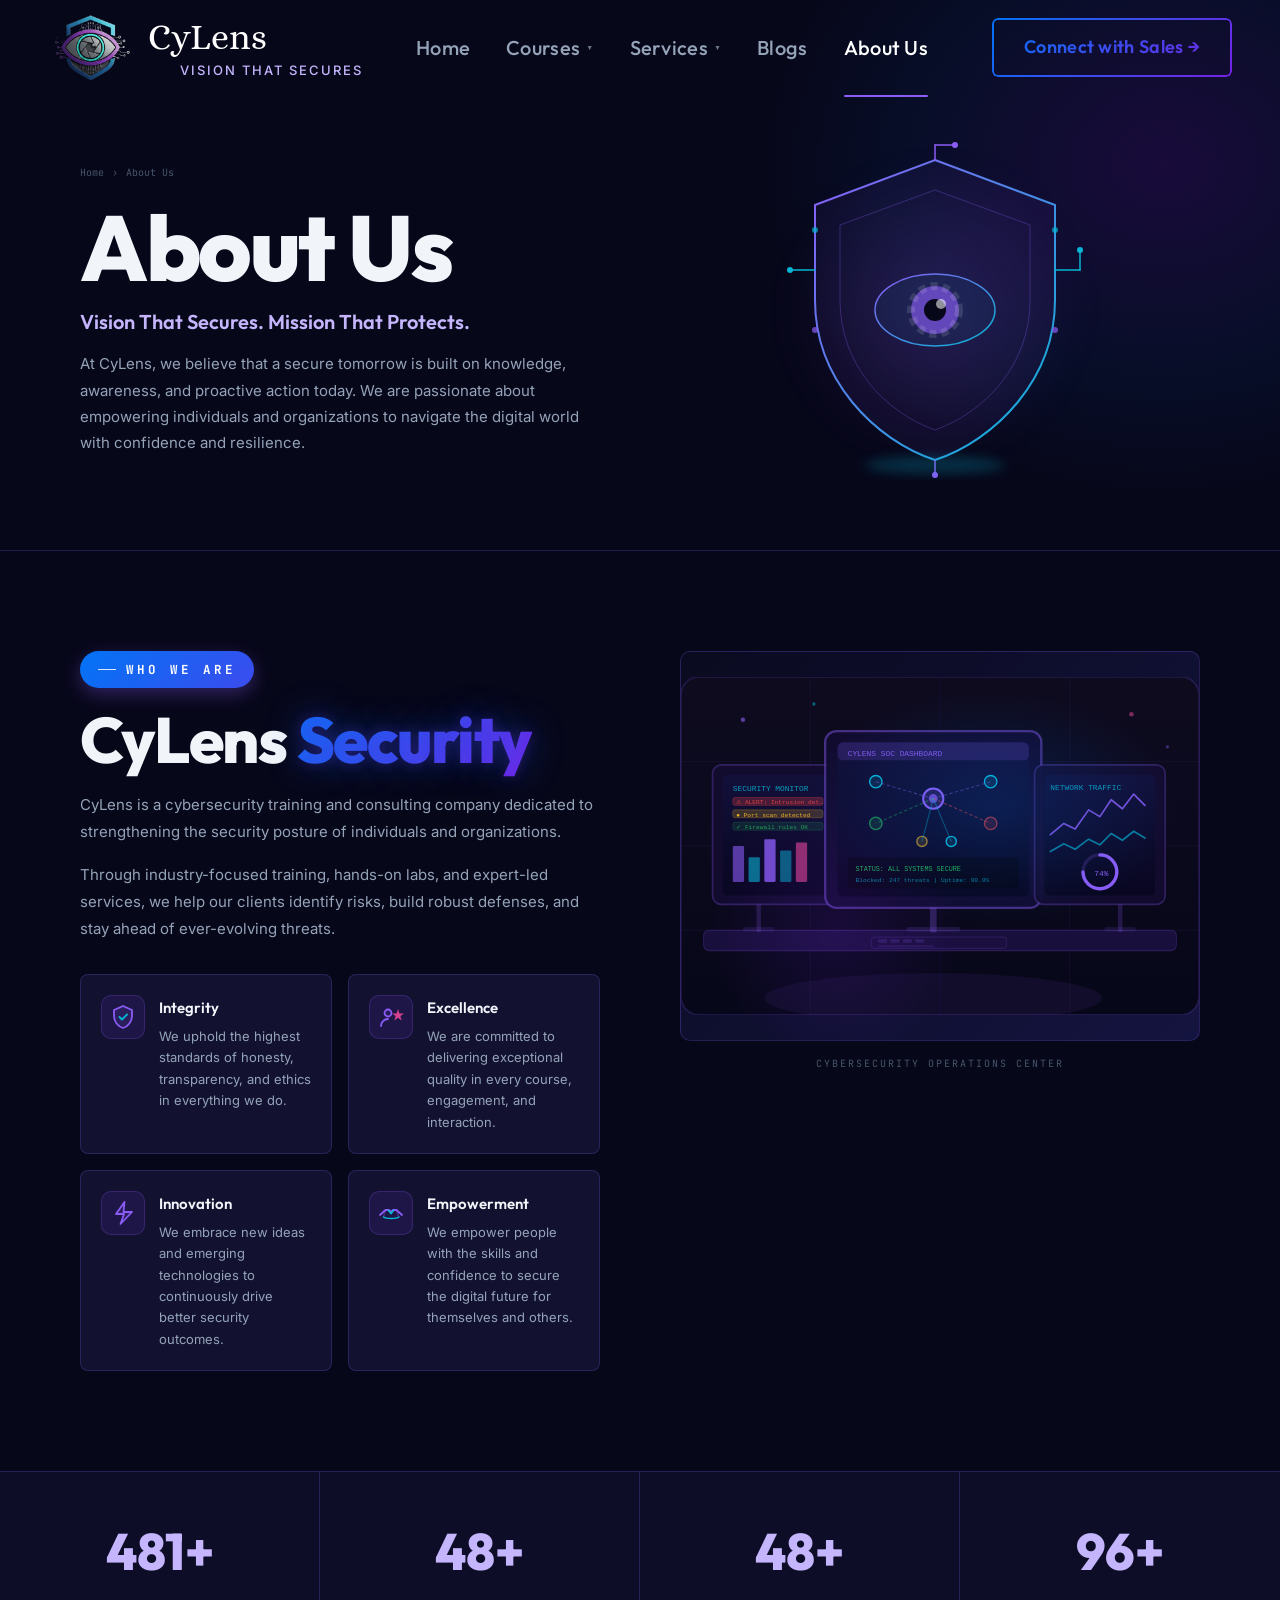
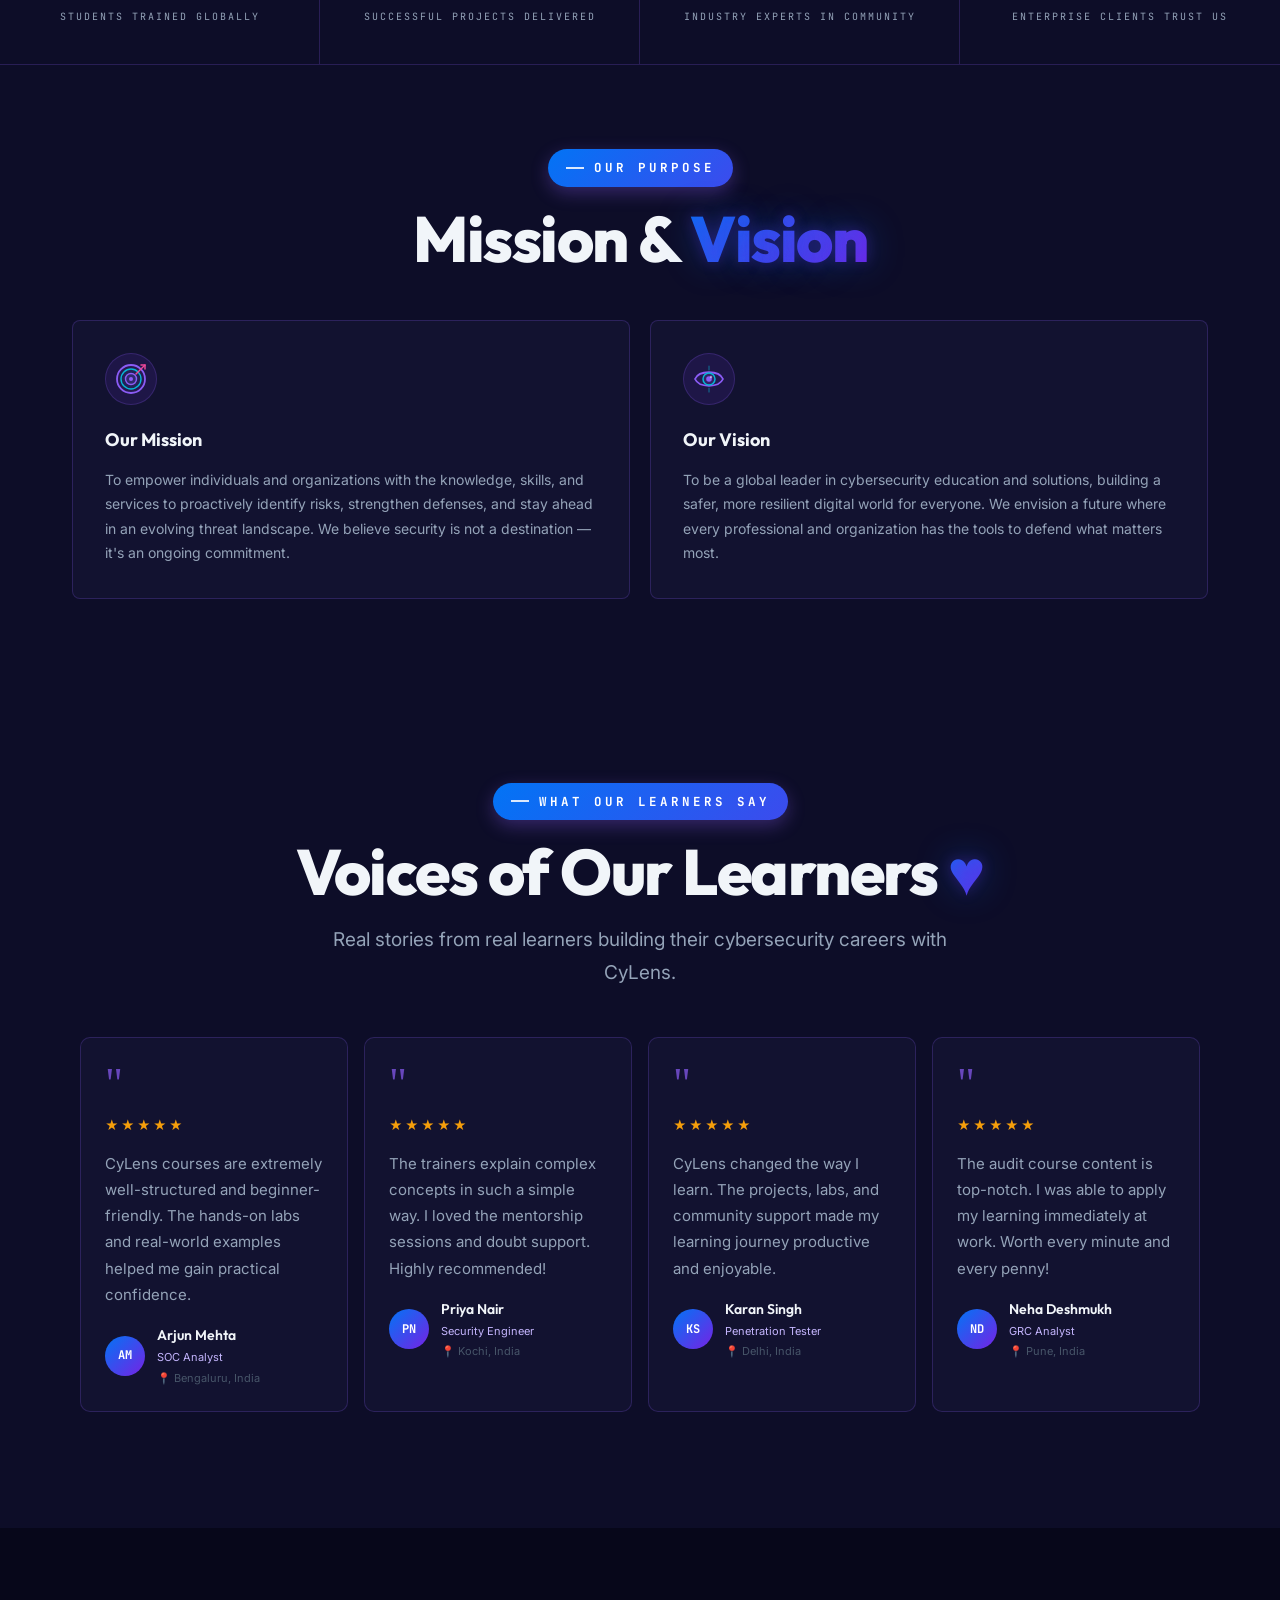
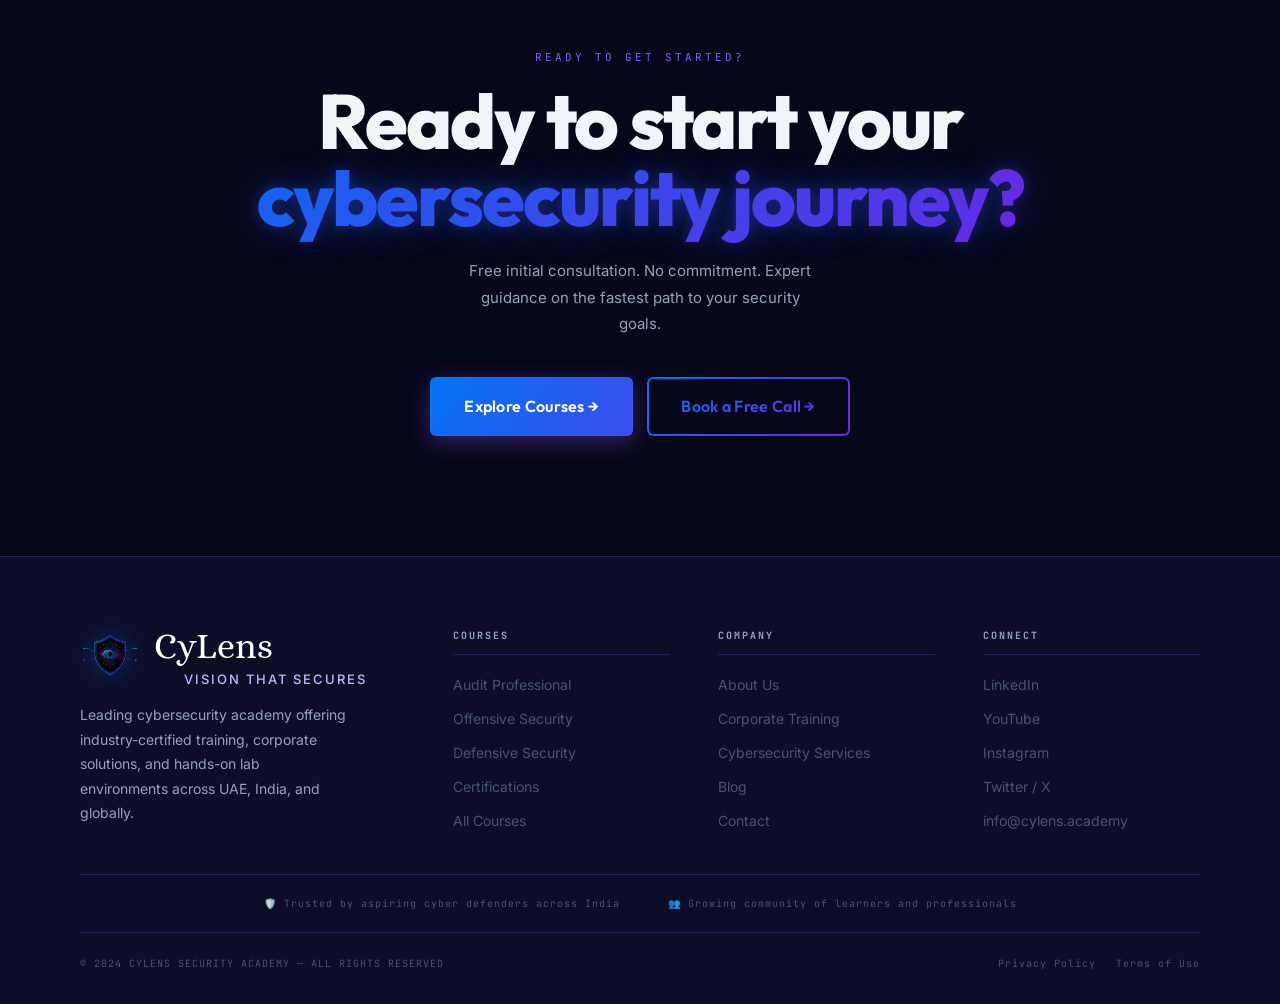
==== commit f46a6ee3: "Footer: replace SVG eye-icon next to CyLens with cylens-shield.png" ====
--- a/about.html
+++ b/about.html
@@ -426,13 +426,7 @@
   <div class="footer-grid">
     <div>
       <a href="index.html" class="footer-logo">
-        <div class="logo-icon">
-          <svg viewBox="0 0 22 22" fill="none">
-            <ellipse cx="11" cy="11" rx="9" ry="5.5" stroke="white" stroke-width="1.5"/>
-            <circle cx="11" cy="11" r="3.5" fill="white" opacity=".9"/>
-            <circle cx="11" cy="11" r="1.5" fill="#07071a"/>
-          </svg>
-        </div>
+        <img src="img/cylens-shield.png" alt="CyLens" class="footer-shield-img"/>
         <div class="logo-text-wrap">
           <span class="logo-text">CyLens</span>
           <span class="logo-tagline">Vision That Secures</span>
--- a/css/style.css
+++ b/css/style.css
@@ -32,7 +32,10 @@
   padding: 0;
   box-sizing: border-box;
 }
-html { scroll-behavior: smooth; }
+html {
+  scroll-behavior: smooth;
+  scroll-padding-top: 0;
+}
 body {
   background: var(--bg);
   color: var(--text);
@@ -41,6 +44,223 @@
   line-height: 1.7;
   overflow-x: hidden;
 }
+
+/* ── HOMEPAGE 4-SCREEN LAYOUT ── */
+/* Each .screen fills the viewport. Scroll-snap on the html element so
+   the page snaps section-by-section while still allowing free scroll
+   within a section if its content exceeds the viewport. */
+@media (min-width: 1025px) {
+  html.snap-home { scroll-snap-type: y proximity; }
+  html.snap-home body > .screen,
+  html.snap-home body > #hero.screen {
+    scroll-snap-align: start;
+    scroll-snap-stop: always;
+  }
+}
+.screen {
+  min-height: 100vh;
+  display: flex;
+  flex-direction: column;
+  position: relative;
+}
+/* Screen 1 — hero-main flex-grows to fill space above marquee + stats */
+#hero.screen-1 {
+  justify-content: flex-start;
+  padding: 110px 48px 28px;
+  gap: 22px;
+  overflow: hidden;
+}
+#hero.screen-1 .hero-main {
+  flex: 1;
+  gap: 36px;
+  align-items: center;
+  align-content: center;
+}
+#hero.screen-1 h1.hero-title {
+  font-size: clamp(40px, 5.2vw, 68px);
+  margin-bottom: 20px;
+}
+#hero.screen-1 .hero-label {
+  font-size: 13px;
+  margin-bottom: 22px;
+}
+#hero.screen-1 .hero-desc {
+  font-size: 16.5px;
+  line-height: 1.7;
+  margin-bottom: 26px;
+}
+/* Coin */
+#hero.screen-1 .cy-coin-wrap,
+#hero.screen-1 .cy-coin {
+  width: clamp(180px, 26vh, 260px);
+  height: clamp(180px, 26vh, 260px);
+}
+#hero.screen-1 .hero-logo-platform {
+  width: 70%; margin-top: 8px;
+}
+/* Security widget — slim padding + smaller gauge + tighter scans/defenses */
+#hero.screen-1 .sec-widget {
+  padding: 22px 24px;
+  border-radius: 14px;
+}
+#hero.screen-1 .sw-header { margin-bottom: 14px; }
+#hero.screen-1 .sw-title { font-size: 12px; letter-spacing: 2px; }
+#hero.screen-1 .sw-live { font-size: 11px; }
+#hero.screen-1 .sw-gauge { gap: 16px; margin-bottom: 14px; padding-bottom: 14px; }
+#hero.screen-1 .gauge-circle-wrap { width: 84px; height: 84px; }
+#hero.screen-1 .gauge-pct { font-size: 22px; }
+#hero.screen-1 .gauge-lbl { font-size: 9px; }
+#hero.screen-1 .gauge-rows { gap: 7px; }
+#hero.screen-1 .gauge-row { font-size: 12px; }
+#hero.screen-1 .sw-section-title { margin-top: 12px; margin-bottom: 10px; font-size: 11px; letter-spacing: 2px; }
+#hero.screen-1 .threat-chart { height: 50px; }
+#hero.screen-1 .defense-grid { gap: 7px; }
+#hero.screen-1 .defense-item { padding: 7px 10px; border-radius: 6px; }
+#hero.screen-1 .defense-label { font-size: 12px; }
+#hero.screen-1 .defense-status { font-size: 10px; }
+#hero.screen-1 .defense-dot { width: 7px; height: 7px; }
+#hero.screen-1 .scan-list { gap: 9px; margin-top: 10px; }
+#hero.screen-1 .scan-icon { width: 26px; height: 26px; font-size: 12px; }
+#hero.screen-1 .scan-name { font-size: 13px; }
+#hero.screen-1 .scan-time { font-size: 11px; }
+/* Stats bar inside screen-1 */
+#hero.screen-1 .stats-bar { gap: 20px; }
+#hero.screen-1 .stat-item { gap: 16px; }
+#hero.screen-1 .stat-icon { width: 60px; height: 60px; border-radius: 14px; }
+#hero.screen-1 .stat-icon svg { width: 28px; height: 28px; }
+#hero.screen-1 .stat-text strong { font-size: 17px; }
+#hero.screen-1 .stat-text span { font-size: 13.5px; }
+/* Marquee inside screen-1 — tighter padding */
+#hero.screen-1 .hero-marquee { padding: 12px 0; margin-bottom: 18px; }
+#hero.screen-1 .m-item { font-size: 11.5px; letter-spacing: 3px; }
+
+/* Screen 2 — Mission + What Sets Us Apart + How We Work — compressed
+   so all three fit in a single viewport on common desktop heights. */
+.screen-2 {
+  padding-top: 96px;
+  padding-bottom: 28px;
+  justify-content: space-between;
+  background: var(--surface);
+}
+.screen-2 > section,
+.screen-2 > .features-block { flex-shrink: 0; }
+.screen-2 .section { padding: 12px 72px; background: transparent; }
+.screen-2 .section-dark { background: transparent; }
+.screen-2 .mission-grid { gap: 48px; align-items: center; }
+.screen-2 .mission-grid h2.s-title { font-size: clamp(30px, 3.3vw, 46px); margin-bottom: 12px; }
+.screen-2 .mission-grid p { font-size: 16px !important; line-height: 1.65 !important; margin-bottom: 20px !important; }
+.screen-2 .mission-grid .btn-primary { padding: 12px 26px; font-size: 14.5px; }
+.screen-2 .shield-diagram {
+  min-height: 480px;
+  grid-template-columns: 210px 1fr 210px;
+  row-gap: 26px;
+}
+.screen-2 .shield-center { max-width: 460px; }
+.screen-2 .shield-center img { width: 100% !important; height: 100% !important; }
+.screen-2 .quad-card { max-width: 210px; min-height: 104px; padding: 16px 18px; margin-right: -24px; }
+.screen-2 .quad-card.top-right,
+.screen-2 .quad-card.bot-right { margin-right: 0; margin-left: -24px; }
+.screen-2 .quad-icon { font-size: 22px; margin-bottom: 8px; }
+.screen-2 .quad-icon svg { width: 22px; height: 22px; }
+.screen-2 .quad-title { font-size: 16px; margin-bottom: 5px; letter-spacing: 1px; }
+.screen-2 .quad-desc { font-size: 13px; line-height: 1.5; }
+.screen-2 .s-title { font-size: clamp(28px, 3vw, 42px); margin-bottom: 10px; }
+.screen-2 .s-sub { font-size: 14.5px; max-width: 560px; }
+.screen-2 .s-label { font-size: 11px; padding: 6px 12px; margin-bottom: 12px; }
+.screen-2 .features-grid-row .feature-item { padding: 22px 14px; }
+.screen-2 .features-grid-row .feature-icon { width: 46px; height: 46px; margin: 0 auto 8px; }
+.screen-2 .features-grid-row .feature-icon svg { width: 22px; height: 22px; }
+.screen-2 .features-grid-row .feature-title { font-size: 13px; margin-bottom: 4px; }
+.screen-2 .features-grid-row .feature-desc { font-size: 12px; line-height: 1.45; }
+.screen-2 .how-section-inner { grid-template-columns: 1fr 3fr; gap: 36px; }
+.screen-2 .how-text h2.s-title { font-size: clamp(26px, 3vw, 38px); }
+.screen-2 .step-circle { width: 36px; height: 36px; font-size: 12px; margin: 0 auto 14px; }
+.screen-2 .step-icon { width: 30px; height: 30px; margin: 0 auto 8px; }
+.screen-2 .step-icon svg { width: 22px; height: 22px; }
+.screen-2 .step-title { font-size: 12.5px; margin-bottom: 4px; }
+.screen-2 .step-desc { font-size: 11.5px; line-height: 1.45; }
+.screen-2 .how-timeline-line { top: 36px; }
+
+/* Screen 3 — Testimonials grid, compressed to fit 8 cards + CTA */
+.screen-3 {
+  padding: 96px 0 28px;
+  justify-content: flex-start;
+}
+.screen-3 .testimonials-section {
+  flex: 1;
+  display: flex;
+  flex-direction: column;
+  padding: 0 72px;
+  margin: 0;
+  justify-content: space-evenly;
+  width: 100%;
+}
+.screen-3 .testimonials-section > .reveal:first-child { margin-bottom: 0 !important; }
+.screen-3 .s-title { font-size: clamp(36px, 4.2vw, 56px); margin-bottom: 14px; }
+.screen-3 .s-sub { font-size: 17.5px; margin: 0 auto 0 !important; max-width: 720px; }
+.screen-3 .s-label { font-size: 13px; padding: 7px 14px; margin-bottom: 16px; }
+.screen-3 .testi-grid, .screen-3 .testi-row2 { gap: 18px; }
+.screen-3 .testi-card { padding: 24px 22px; min-height: 200px; }
+.screen-3 .testi-card .quote-mark { font-size: 42px; }
+.screen-3 .testi-stars { font-size: 15px; margin-bottom: 12px; letter-spacing: 3px; }
+.screen-3 .testi-text { font-size: 14.5px; line-height: 1.6; margin-bottom: 18px; }
+.screen-3 .testi-avatar { width: 44px; height: 44px; font-size: 15px; }
+.screen-3 .testi-name { font-size: 16px; font-weight: 700; }
+.screen-3 .testi-role { font-size: 13px; color: var(--text); }
+.screen-3 .testi-location {
+  font-size: 13px;
+  background: linear-gradient(135deg, #0274F5, #7622E5);
+  -webkit-background-clip: text; background-clip: text;
+  -webkit-text-fill-color: transparent; color: transparent;
+  font-weight: 600;
+  text-shadow: 0 0 16px rgba(2,116,245,0.25);
+}
+.screen-3 .testi-cta { margin-top: 0 !important; padding: 22px 32px; }
+.screen-3 .testi-cta-text h3 { font-size: 22px; }
+.screen-3 .testi-cta-text p { font-size: 15px; }
+.screen-3 .testi-cta-text img { width: 56px !important; height: 56px !important; }
+
+/* Screen 4 — CTA + Footer in one viewport */
+.screen-4 {
+  padding-top: 96px;
+  padding-bottom: 0;
+  justify-content: flex-start;
+}
+.screen-4 #page-cta {
+  flex: 1;
+  display: flex;
+  flex-direction: column;
+  justify-content: center;
+  align-items: center;
+  padding: 32px 72px 48px;
+  text-align: center;
+}
+.screen-4 #page-cta .cta-label { font-size: 15px; letter-spacing: 3.5px; }
+.screen-4 .cta-title.s-title { font-size: clamp(44px, 5vw, 76px); margin-bottom: 22px; line-height: 1.05; }
+.screen-4 .cta-sub { font-size: 19px; max-width: 640px; margin-bottom: 36px; line-height: 1.6; }
+.screen-4 .cta-btns { gap: 18px; }
+.screen-4 .cta-btns .btn-primary,
+.screen-4 .cta-btns .btn-outline { padding: 18px 38px; font-size: 17px; }
+.screen-4 footer {
+  flex-shrink: 0;
+  padding: 44px 72px 24px;
+  border-top: 1px solid var(--border);
+}
+.screen-4 .footer-grid { gap: 48px; margin-bottom: 28px; }
+.screen-4 .footer-logo .nav-logo-img,
+.screen-4 .footer-logo .logo-icon { width: 64px !important; height: 64px !important; }
+.screen-4 .footer-logo .logo-text { font-size: 28px; }
+.screen-4 .footer-logo .logo-tagline { font-size: 12px; letter-spacing: 1.8px; }
+.screen-4 .footer-logo .logo-text-wrap { --tagline-indent: 26px; }
+/* Footer logo across other pages uses default 36px logo-text */
+.footer-logo .logo-text-wrap { --tagline-indent: 30px; }
+.screen-4 .footer-about { font-size: 14.5px; line-height: 1.65; margin-top: 16px; max-width: 320px; }
+.screen-4 .footer-col h4 { margin-bottom: 14px; padding-bottom: 9px; font-size: 11.5px; letter-spacing: 2.5px; }
+.screen-4 .footer-col a { font-size: 14.5px; margin-bottom: 10px; }
+.screen-4 .footer-trust { padding: 16px 0; margin-bottom: 16px; gap: 36px; }
+.screen-4 .footer-trust-item { font-size: 11.5px; letter-spacing: 1.2px; }
+.screen-4 .footer-bottom { padding-top: 0; }
+.screen-4 .footer-copy, .screen-4 .footer-legal a { font-size: 11px; letter-spacing: 1.2px; }
 ::-webkit-scrollbar { width: 4px; }
 ::-webkit-scrollbar-track { background: var(--bg); }
 ::-webkit-scrollbar-thumb { background: var(--purple); border-radius: 2px; }
@@ -49,8 +269,8 @@
    NAVIGATION
 ================================================================ */
 .nav {
-  position: fixed; top: 0; left: 0; width: 100%; height: 72px;
-  padding: 0 80px;
+  position: fixed; top: 0; left: 0; width: 100%; height: 96px;
+  padding: 0 48px;
   display: flex; align-items: center; gap: 0;
   z-index: 200;
   transition: background .3s, border-color .3s, backdrop-filter .3s;
@@ -68,31 +288,38 @@
   text-decoration: none; flex-shrink: 0; margin-right: 12px;
 }
 .nav-logo-img {
-  width: 68px; height: 68px;
+  width: 86px; height: 86px;
   object-fit: contain; flex-shrink: 0;
 }
-.logo-text-wrap { display: flex; flex-direction: column; gap: 2px; }
+.logo-text-wrap {
+  display: flex; flex-direction: column; gap: 9px;
+  align-items: flex-start;
+  /* Indent the tagline so V of "Vision" aligns under L of "CyLens".
+     "Cy" in Alice ≈ width of 2 chars. Overridden per context below. */
+  --tagline-indent: 32px;
+}
 .logo-text {
-  font-family: 'Alice', serif; font-size: 26px; font-weight: 400;
+  font-family: 'Alice', serif; font-size: 36px; font-weight: 400;
   color: #fff; line-height: 1;
 }
 .logo-tagline {
-  font-family: 'Inter', sans-serif; font-size: 10px;
-  color: var(--muted); letter-spacing: 1.5px; text-transform: uppercase;
-  line-height: 1;
+  font-family: 'Inter', sans-serif; font-size: 13px;
+  color: var(--purple-light); letter-spacing: 2px; text-transform: uppercase;
+  line-height: 1; font-weight: 500;
+  margin-left: var(--tagline-indent);
 }
 
 /* Nav links */
 .nav-links {
-  display: flex; align-items: center; gap: 4px; margin: 0 auto;
+  display: flex; align-items: center; gap: 0; margin: 0 auto;
 }
 .nav-item { position: relative; }
 .nav-link {
-  font-family: 'Outfit', sans-serif; font-size: 16px; font-weight: 500;
+  font-family: 'Outfit', sans-serif; font-size: 20px; font-weight: 500;
   letter-spacing: 0.3px;
   color: var(--muted); text-decoration: none;
-  display: flex; align-items: center; gap: 5px;
-  height: 72px; padding: 0 20px;
+  display: flex; align-items: center; gap: 6px;
+  height: 96px; padding: 0 18px;
   cursor: pointer;
   transition: color .25s;
   white-space: nowrap; position: relative;
@@ -101,14 +328,14 @@
 .nav-link:hover { color: #fff; }
 .nav-link.active { color: #fff; }
 .nav-link.active::after {
-  content: ''; position: absolute; bottom: -1px; left: 20px; right: 20px;
+  content: ''; position: absolute; bottom: -1px; left: 18px; right: 18px;
   height: 2px; background: var(--purple); border-radius: 2px;
 }
 .nav-trigger {
-  font-family: 'Outfit', sans-serif; font-size: 16px; font-weight: 500;
+  font-family: 'Outfit', sans-serif; font-size: 20px; font-weight: 500;
   letter-spacing: 0.3px; color: var(--muted);
-  display: flex; align-items: center; gap: 5px;
-  height: 72px; padding: 0 20px;
+  display: flex; align-items: center; gap: 6px;
+  height: 96px; padding: 0 18px;
   cursor: pointer; transition: color .25s;
   white-space: nowrap; background: none; border: none;
   position: relative;
@@ -116,7 +343,7 @@
 .nav-trigger:hover { color: #fff; }
 .nav-item.active .nav-trigger { color: #fff; }
 .nav-item.active .nav-trigger::after {
-  content: ''; position: absolute; bottom: -1px; left: 20px; right: 20px;
+  content: ''; position: absolute; bottom: -1px; left: 18px; right: 18px;
   height: 2px; background: var(--purple); border-radius: 2px;
 }
 .caret { font-size: 7px; opacity: .7; transition: transform .25s; }
@@ -124,14 +351,15 @@
 
 /* Dropdown */
 .dropdown {
-  position: absolute; top: 72px; left: 50%;
+  position: absolute; top: 96px; left: 50%;
   transform: translateX(-50%) translateY(-6px);
   background: rgba(11,11,34,.98); border: 1px solid var(--border);
-  min-width: 220px; padding: 8px 0;
+  min-width: 280px; padding: 12px 0;
   opacity: 0; visibility: hidden;
   transition: opacity .22s, visibility .22s, transform .22s;
   backdrop-filter: blur(20px);
-  z-index: 300;
+  z-index: 300; border-radius: 8px;
+  box-shadow: 0 12px 32px rgba(0,0,0,0.5);
 }
 .nav-item:hover .dropdown,
 .nav-item.open .dropdown {
@@ -139,27 +367,43 @@
   transform: translateX(-50%) translateY(0);
 }
 .dropdown a {
-  display: block; padding: 11px 20px;
-  font-family: 'Outfit', sans-serif; font-size: 12px;
-  color: var(--muted); text-decoration: none;
+  display: block; padding: 14px 26px;
+  font-family: 'Outfit', sans-serif; font-size: 17px; font-weight: 500;
+  color: var(--text); text-decoration: none;
   transition: color .2s, background .2s, padding-left .2s;
 }
 .dropdown a:hover {
-  color: #fff; background: rgba(124,58,237,.08); padding-left: 28px;
-}
-
-/* CTA Button */
+  color: #fff; background: rgba(124,58,237,.12); padding-left: 34px;
+}
+
+/* CTA Button — gradient border + gradient text */
 .btn-cta {
-  font-family: 'Outfit', sans-serif; font-size: 14px; font-weight: 500;
-  color: #fff; border: 1.5px solid var(--pink);
-  padding: 10px 24px; background: transparent;
-  cursor: pointer; transition: all .3s;
+  position: relative;
+  font-family: 'Outfit', sans-serif; font-size: 18px; font-weight: 600;
+  background: linear-gradient(135deg, #0274F5, #7622E5);
+  -webkit-background-clip: text; background-clip: text;
+  color: transparent; -webkit-text-fill-color: transparent;
+  border: none; padding: 14px 32px;
+  cursor: pointer; transition: filter .25s, transform .25s;
   white-space: nowrap; text-decoration: none;
-  display: inline-flex; align-items: center; gap: 6px;
-  flex-shrink: 0; margin-left: auto;
+  display: inline-flex; align-items: center; gap: 8px;
+  flex-shrink: 0; margin-left: auto; border-radius: 6px;
+  letter-spacing: 0.3px;
+}
+.btn-cta::before {
+  content: ''; position: absolute; inset: 0;
+  border-radius: 6px; padding: 2px;
+  background: linear-gradient(135deg, #0274F5, #7622E5);
+  -webkit-mask:
+    linear-gradient(#000 0 0) content-box,
+    linear-gradient(#000 0 0);
+  -webkit-mask-composite: xor;
+          mask-composite: exclude;
+  pointer-events: none;
 }
 .btn-cta:hover {
-  background: var(--purple); box-shadow: var(--glow-p);
+  filter: brightness(1.18) drop-shadow(0 0 14px rgba(236,72,153,0.45));
+  transform: translateY(-1px);
 }
 
 /* Hamburger */
@@ -178,39 +422,60 @@
 /* ================================================================
    BUTTONS
 ================================================================ */
+/* Primary CTA: solid brand-gradient fill */
 .btn-primary {
-  font-family: 'Outfit', sans-serif; font-size: 13px; font-weight: 600;
-  color: #fff; background: var(--purple);
-  border: none; padding: 14px 28px;
-  cursor: pointer; border-radius: 4px;
-  display: inline-flex; align-items: center; gap: 8px;
-  transition: all .3s; text-decoration: none;
+  font-family: 'Outfit', sans-serif; font-size: 16px; font-weight: 600;
+  color: #fff;
+  background: linear-gradient(135deg, #0274F5, #7622E5);
+  background-size: 200% 200%; background-position: 0% 0%;
+  border: none; padding: 16px 34px;
+  cursor: pointer; border-radius: 6px;
+  display: inline-flex; align-items: center; gap: 10px;
+  transition: background-position .4s ease, transform .25s, box-shadow .3s;
+  text-decoration: none; letter-spacing: 0.3px;
+  box-shadow: 0 6px 22px rgba(139,92,246,0.32), 0 0 0 1px rgba(255,255,255,0.04) inset;
 }
 .btn-primary:hover {
-  background: var(--purple-light);
-  box-shadow: var(--glow-p);
+  background-position: 100% 100%;
   transform: translateY(-1px);
-}
-
+  box-shadow: 0 10px 28px rgba(139,92,246,0.55);
+}
+
+/* Outline button: gradient border + gradient text (mask trick) */
 .btn-outline {
-  font-family: 'Outfit', sans-serif; font-size: 13px; font-weight: 500;
-  color: var(--text); background: rgba(255,255,255,.04);
-  border: 1px solid rgba(255,255,255,.15);
-  padding: 14px 28px;
-  cursor: pointer; border-radius: 4px;
-  display: inline-flex; align-items: center; gap: 8px;
-  transition: all .3s; text-decoration: none;
+  position: relative;
+  font-family: 'Outfit', sans-serif; font-size: 16px; font-weight: 600;
+  background: linear-gradient(135deg, #0274F5, #7622E5);
+  -webkit-background-clip: text; background-clip: text;
+  color: transparent; -webkit-text-fill-color: transparent;
+  border: none; padding: 16px 34px;
+  cursor: pointer; border-radius: 6px;
+  display: inline-flex; align-items: center; gap: 10px;
+  transition: filter .25s, transform .25s;
+  text-decoration: none; letter-spacing: 0.3px;
+}
+.btn-outline::before {
+  content: ''; position: absolute; inset: 0;
+  border-radius: 6px; padding: 1.8px;
+  background: linear-gradient(135deg, #0274F5, #7622E5);
+  -webkit-mask:
+    linear-gradient(#000 0 0) content-box,
+    linear-gradient(#000 0 0);
+  -webkit-mask-composite: xor;
+          mask-composite: exclude;
+  pointer-events: none;
 }
 .btn-outline:hover {
-  border-color: var(--purple); color: #fff;
+  filter: brightness(1.15) drop-shadow(0 0 12px rgba(139,92,246,0.4));
+  transform: translateY(-1px);
 }
 
 .btn-cyan {
-  font-family: 'Outfit', sans-serif; font-size: 13px; font-weight: 600;
+  font-family: 'Outfit', sans-serif; font-size: 16px; font-weight: 600;
   color: #07071a; background: var(--cyan);
-  border: none; padding: 14px 28px;
-  cursor: pointer; border-radius: 4px;
-  display: inline-flex; align-items: center; gap: 8px;
+  border: none; padding: 16px 34px;
+  cursor: pointer; border-radius: 6px;
+  display: inline-flex; align-items: center; gap: 10px;
   transition: all .3s; text-decoration: none;
 }
 .btn-cyan:hover {
@@ -233,40 +498,52 @@
 /* ================================================================
    SECTION UTILITIES
 ================================================================ */
-.section { padding: 100px 80px; }
+.section { padding: 84px 72px; }
 .section-dark { background: var(--surface); }
 
 .s-label {
   font-family: 'JetBrains Mono', monospace;
-  font-size: 11px; letter-spacing: 3px; text-transform: uppercase;
-  color: var(--purple-light);
-  background: rgba(139,92,246,0.12);
-  border: 1px solid rgba(139,92,246,0.30);
-  padding: 5px 12px;
+  font-size: 12.5px; letter-spacing: 3px; text-transform: uppercase;
+  font-weight: 700;
+  color: #fff; -webkit-text-fill-color: #fff;
+  background: linear-gradient(135deg, #0274F5, #7622E5);
+  background-size: 200% 200%; background-position: 0% 0%;
+  border: none;
+  padding: 8px 18px;
   border-radius: 20px;
   display: inline-flex; align-items: center; gap: 10px;
-  margin-bottom: 16px;
+  margin-bottom: 18px;
+  box-shadow: 0 6px 18px rgba(139,92,246,0.32);
+  transition: background-position .5s ease, box-shadow .3s;
+}
+.s-label:hover {
+  background-position: 100% 100%;
+  box-shadow: 0 8px 24px rgba(236,72,153,0.4);
 }
 .s-label::before {
-  content: ''; width: 16px; height: 1px; background: var(--purple-light);
-}
+  content: ''; width: 18px; height: 1.5px;
+  background: rgba(255,255,255,0.85);
+  flex-shrink: 0;
+}
+.s-label::after { display: none; }
 
 .s-title {
   font-family: 'Outfit', sans-serif;
-  font-size: clamp(36px, 4.5vw, 62px);
+  font-size: clamp(40px, 5vw, 68px);
   font-weight: 800; line-height: 1.05;
-  letter-spacing: -1.5px; margin-bottom: 16px;
-}
-.s-title .cyan {
-  color: transparent;
-  background: linear-gradient(135deg, var(--cyan), var(--cyan-light));
+  letter-spacing: -1.5px; margin-bottom: 18px;
+}
+.s-title .cyan,
+.s-title .purple {
+  background: linear-gradient(135deg, #0274F5, #7622E5);
   -webkit-background-clip: text; background-clip: text;
-}
-.s-title .purple { color: var(--purple-light); }
+  -webkit-text-fill-color: transparent; color: transparent;
+  text-shadow: 0 0 36px rgba(2,116,245,0.40), 0 0 14px rgba(118,34,229,0.30);
+}
 
 .s-sub {
-  font-family: 'Inter', sans-serif; font-size: 17px;
-  color: var(--muted); line-height: 1.78; max-width: 560px;
+  font-family: 'Inter', sans-serif; font-size: 19px;
+  color: var(--muted); line-height: 1.75; max-width: 620px;
 }
 
 /* ── BADGES ── */
@@ -313,7 +590,7 @@
 .page-hero::before {
   content: ''; position: absolute; top: 0; right: 0;
   width: 60%; height: 100%;
-  background: radial-gradient(ellipse 70% 80% at 85% 30%, rgba(124,58,237,.12) 0%, transparent 70%);
+  background: radial-gradient(ellipse 70% 80% at 85% 30%, rgba(118,34,229,.16) 0%, rgba(2,116,245,.06) 50%, transparent 75%);
   pointer-events: none;
 }
 .breadcrumb {
@@ -348,22 +625,23 @@
 .marquee-wrap {
   border-top: 1px solid var(--border);
   border-bottom: 1px solid var(--border);
-  padding: 14px 0; overflow: hidden;
-  background: rgba(124,58,237,.03);
+  padding: 18px 0; overflow: hidden;
+  background: rgba(139,92,246,.06);
 }
 .marquee-track {
-  display: flex; gap: 48px; white-space: nowrap;
+  display: flex; gap: 56px; white-space: nowrap;
   animation: marquee 30s linear infinite;
 }
 .marquee-track:hover { animation-play-state: paused; }
 @keyframes marquee { from { transform: translateX(0); } to { transform: translateX(-50%); } }
 .m-item {
   font-family: 'JetBrains Mono', monospace;
-  font-size: 9.5px; letter-spacing: 3px; color: var(--dim);
-  text-transform: uppercase;
-  display: flex; align-items: center; gap: 48px;
-}
-.m-item::after { content: '//'; color: var(--purple); }
+  font-size: 13px; letter-spacing: 3.5px; color: var(--purple-light);
+  text-transform: uppercase; font-weight: 500;
+  display: flex; align-items: center; gap: 56px;
+  text-shadow: 0 0 12px rgba(139,92,246,0.35);
+}
+.m-item::after { content: '//'; color: var(--cyan-light); }
 
 /* ================================================================
    FOOTER
@@ -377,7 +655,14 @@
   display: grid; grid-template-columns: 1.5fr 1fr 1fr 1fr;
   gap: 48px; margin-bottom: 32px;
 }
-.footer-logo { display: flex; align-items: center; gap: 12px; text-decoration: none; }
+.footer-logo { display: flex; align-items: center; gap: 14px; text-decoration: none; }
+.footer-shield-img {
+  width: 60px; height: 60px;
+  object-fit: contain;
+  flex-shrink: 0;
+  filter: drop-shadow(0 0 12px rgba(2,116,245,0.35));
+}
+.screen-4 .footer-shield-img { width: 64px; height: 64px; }
 .footer-about {
   font-family: 'Inter', sans-serif; font-size: 14px;
   color: var(--muted); line-height: 1.75;
@@ -429,36 +714,60 @@
    HOMEPAGE — HERO
 ================================================================ */
 #hero {
-  display: grid; grid-template-columns: 1.2fr 1fr 0.85fr;
-  gap: 40px; align-items: center;
-  min-height: 100vh; padding: 100px 80px 60px;
+  display: flex; flex-direction: column;
+  justify-content: center; gap: 28px;
+  min-height: 100vh; padding: 120px 48px 28px;
+}
+.hero-main {
+  display: grid; grid-template-columns: 1.18fr 1fr 1fr;
+  gap: 40px; align-items: stretch;
+  margin-bottom: 8px;
+}
+/* Break the marquee out of the hero's horizontal padding so it spans full width */
+.hero-marquee {
+  margin-left: -48px; margin-right: -48px;
+  border-radius: 0;
+  border: none;
+  border-top: 1px solid var(--border);
+  border-bottom: 1px solid var(--border);
+  margin-bottom: 24px;
 }
 
 .hero-label {
   font-family: 'JetBrains Mono', monospace;
-  font-size: 10.5px; letter-spacing: 3px; text-transform: uppercase;
-  color: var(--purple);
-  display: flex; align-items: center; gap: 10px;
-  margin-bottom: 24px;
-}
-.hero-label::before { content: ''; width: 28px; height: 1px; background: var(--purple); }
+  font-size: 15px; letter-spacing: 4px; text-transform: uppercase;
+  background: linear-gradient(135deg, #0274F5, #7622E5);
+  -webkit-background-clip: text; background-clip: text;
+  -webkit-text-fill-color: transparent; color: transparent;
+  text-shadow: 0 0 26px rgba(2,116,245,0.30), 0 0 10px rgba(118,34,229,0.25);
+  font-weight: 600;
+  display: inline-flex; align-items: center; gap: 14px;
+  margin-bottom: 28px;
+}
+.hero-label::before {
+  content: ''; width: 38px; height: 1.5px;
+  background: linear-gradient(90deg, #0274F5, #7622E5);
+  box-shadow: 0 0 10px rgba(2,116,245,0.55);
+  flex-shrink: 0;
+}
 
 h1.hero-title {
   font-family: 'Outfit', sans-serif;
-  font-size: clamp(42px, 5.5vw, 72px);
+  font-size: clamp(50px, 6.2vw, 84px);
   font-weight: 800; line-height: 1.02;
-  letter-spacing: -2px; margin-bottom: 24px;
+  letter-spacing: -2px; margin-bottom: 26px;
 }
 .hero-title .gradient-text {
-  background: linear-gradient(135deg, var(--cyan), var(--cyan-light));
+  background: linear-gradient(135deg, #0274F5, #7622E5);
   -webkit-background-clip: text; background-clip: text;
-  color: transparent;
+  -webkit-text-fill-color: transparent; color: transparent;
+  text-shadow: 0 0 36px rgba(2,116,245,0.40), 0 0 14px rgba(118,34,229,0.30);
 }
 
 .hero-desc {
-  font-family: 'Inter', sans-serif; font-size: 17px;
+  font-family: 'Inter', sans-serif; font-size: 19px;
   color: var(--muted); line-height: 1.78;
-  max-width: 480px; margin-bottom: 40px;
+  max-width: 540px; margin-bottom: 36px;
 }
 .hero-desc a { color: var(--purple-light); text-decoration: none; }
 .hero-desc a:hover { text-decoration: underline; }
@@ -473,7 +782,7 @@
 }
 .shield-outer {
   width: 280px; height: 320px; position: relative;
-  background: linear-gradient(160deg, rgba(124,58,237,.15), rgba(6,182,212,.1));
+  background: linear-gradient(160deg, rgba(2,116,245,.15), rgba(118,34,229,.12));
   clip-path: polygon(50% 0%, 95% 15%, 100% 50%, 95% 85%, 50% 100%, 5% 85%, 0% 50%, 5% 15%);
   display: flex; align-items: center; justify-content: center;
   box-shadow: 0 0 60px rgba(124,58,237,.25), inset 0 0 40px rgba(6,182,212,.05);
@@ -491,7 +800,7 @@
   position: absolute; bottom: 20px; left: 50%;
   transform: translateX(-50%);
   width: 200px; height: 20px;
-  background: radial-gradient(ellipse at center, rgba(6,182,212,.4), transparent 70%);
+  background: radial-gradient(ellipse at center, rgba(2,116,245,.4), transparent 70%);
   filter: blur(8px);
   z-index: 1;
 }
@@ -518,18 +827,18 @@
   justify-content: center; position: relative;
 }
 .cy-coin-wrap {
-  position: relative; width: 320px; height: 320px;
+  position: relative; width: 280px; height: 280px;
 }
 /* Glow lives on a sibling — NOT on the 3D element (filter flattens preserve-3d) */
 .cy-coin-glow {
   position: absolute; inset: -20px;
   border-radius: 50%;
-  background: radial-gradient(ellipse, rgba(124,58,237,.35) 0%, rgba(6,182,212,.1) 40%, transparent 70%);
+  background: radial-gradient(ellipse, rgba(2,116,245,.35) 0%, rgba(118,34,229,.18) 40%, transparent 70%);
   filter: blur(22px);
   pointer-events: none; z-index: 0;
 }
 .cy-coin {
-  width: 320px; height: 320px;
+  width: 280px; height: 280px;
   position: relative; z-index: 1;
   transform-style: preserve-3d;
   animation: cy-spin 7s linear infinite;
@@ -550,147 +859,216 @@
 }
 .hero-logo-platform {
   width: 220px; height: 18px; margin-top: 12px;
-  background: radial-gradient(ellipse, rgba(6,182,212,.35) 0%, transparent 70%);
+  background: radial-gradient(ellipse, rgba(2,116,245,.35) 0%, transparent 70%);
   filter: blur(10px); z-index: 0;
 }
 
 /* ── Security Widget ── */
 .sec-widget {
-  background: rgba(12,12,37,.9); border: 1px solid var(--border);
-  border-radius: 12px; padding: 20px; backdrop-filter: blur(10px);
+  background: linear-gradient(160deg, rgba(18,16,58,.95), rgba(12,12,37,.95));
+  border: 1px solid var(--border);
+  border-radius: 16px; padding: 32px 30px; backdrop-filter: blur(10px);
+  box-shadow: 0 8px 36px rgba(0,0,0,0.4), 0 0 0 1px rgba(139,92,246,0.06);
+  align-self: stretch;
+  display: flex; flex-direction: column;
+}
+/* Active Defenses inside widget */
+.defense-grid {
+  display: grid; grid-template-columns: 1fr 1fr;
+  gap: 10px;
+}
+.defense-item {
+  display: flex; align-items: center; gap: 10px;
+  padding: 10px 12px;
+  background: rgba(34,197,94,0.05);
+  border: 1px solid rgba(34,197,94,0.18);
+  border-radius: 8px;
+}
+.defense-dot {
+  width: 8px; height: 8px; border-radius: 50%;
+  background: #22c55e; box-shadow: 0 0 8px #22c55e;
+  flex-shrink: 0;
+}
+.defense-label {
+  font-family: 'Inter', sans-serif; font-size: 13px;
+  color: var(--text); flex: 1; font-weight: 500;
+}
+.defense-status {
+  font-family: 'JetBrains Mono', monospace; font-size: 11px;
+  color: #22c55e; letter-spacing: 1px; font-weight: 600;
 }
 .sw-header {
   display: flex; justify-content: space-between;
-  align-items: center; margin-bottom: 16px;
+  align-items: center; margin-bottom: 22px;
 }
 .sw-title {
-  font-family: 'Outfit', sans-serif; font-size: 11px;
-  font-weight: 600; letter-spacing: 2px; text-transform: uppercase;
-  color: var(--muted);
+  font-family: 'Outfit', sans-serif; font-size: 13.5px;
+  font-weight: 600; letter-spacing: 2.5px; text-transform: uppercase;
+  color: #fff;
 }
 .sw-live {
-  font-family: 'JetBrains Mono', monospace; font-size: 10px;
-  color: #22c55e; display: flex; align-items: center; gap: 6px;
+  font-family: 'JetBrains Mono', monospace; font-size: 12px;
+  color: #22c55e; display: flex; align-items: center; gap: 7px;
+  letter-spacing: 1px; text-transform: uppercase;
 }
 .sw-live::before {
-  content: ''; width: 7px; height: 7px; border-radius: 50%;
+  content: ''; width: 8px; height: 8px; border-radius: 50%;
   background: #22c55e; box-shadow: 0 0 8px #22c55e;
   animation: blink 1.5s infinite;
 }
 @keyframes blink { 0%, 100% { opacity: 1; } 50% { opacity: .3; } }
 
 .sw-gauge {
-  display: flex; align-items: center; gap: 16px;
-  margin-bottom: 16px; padding-bottom: 16px;
+  display: flex; align-items: center; gap: 20px;
+  margin-bottom: 22px; padding-bottom: 22px;
   border-bottom: 1px solid var(--border);
 }
 .gauge-circle-wrap {
-  position: relative; width: 72px; height: 72px;
+  position: relative; width: 100px; height: 100px;
   display: flex; align-items: center; justify-content: center;
   flex-shrink: 0;
 }
-.gauge-circle-wrap svg { position: absolute; top: 0; left: 0; }
+.gauge-circle-wrap svg {
+  position: absolute; top: 0; left: 0;
+  width: 100%; height: 100%;
+}
 .gauge-center {
   display: flex; flex-direction: column; align-items: center;
   justify-content: center; position: relative; z-index: 1;
 }
 .gauge-pct {
-  font-family: 'Outfit', sans-serif; font-size: 18px;
+  font-family: 'Outfit', sans-serif; font-size: 26px;
   font-weight: 800; color: #fff; line-height: 1;
 }
 .gauge-lbl {
-  font-family: 'JetBrains Mono', monospace; font-size: 8px;
-  color: var(--muted); letter-spacing: 1px; text-transform: uppercase;
-  margin-top: 2px;
-}
-.gauge-rows { display: flex; flex-direction: column; gap: 6px; flex: 1; }
+  font-family: 'JetBrains Mono', monospace; font-size: 10px;
+  color: var(--muted); letter-spacing: 1.5px; text-transform: uppercase;
+  margin-top: 4px;
+}
+.gauge-rows { display: flex; flex-direction: column; gap: 10px; flex: 1; }
 .gauge-row {
   display: flex; justify-content: space-between;
-  align-items: center; gap: 8px;
-  font-family: 'JetBrains Mono', monospace; font-size: 10px;
-}
-.gauge-row-label { color: var(--muted); }
+  align-items: center; gap: 10px;
+  font-family: 'JetBrains Mono', monospace; font-size: 13px;
+}
+.gauge-row-label { color: var(--text); }
 .gauge-row-val {
-  color: #22c55e; display: flex; align-items: center; gap: 4px;
+  color: #22c55e; display: flex; align-items: center; gap: 5px;
+  font-weight: 500;
 }
 
 .sw-section-title {
   font-family: 'JetBrains Mono', monospace;
-  font-size: 10px; letter-spacing: 2px;
-  text-transform: uppercase; color: var(--dim);
-  margin-bottom: 10px; margin-top: 14px;
-}
-
-.threat-chart { width: 100%; }
-
-.scan-list { display: flex; flex-direction: column; gap: 8px; margin-top: 12px; }
+  font-size: 12px; letter-spacing: 2.5px;
+  text-transform: uppercase; color: var(--muted);
+  margin-bottom: 14px; margin-top: 18px;
+}
+
+.threat-chart { width: 100%; height: 72px; }
+
+.scan-list { display: flex; flex-direction: column; gap: 14px; margin-top: 14px; }
 .scan-item {
   display: flex; justify-content: space-between;
-  align-items: center; gap: 8px;
+  align-items: center; gap: 10px;
 }
 .scan-icon {
-  width: 24px; height: 24px; border-radius: 50%;
-  background: rgba(124,58,237,.15); border: 1px solid var(--border);
+  width: 32px; height: 32px; border-radius: 50%;
+  background: rgba(139,92,246,.18); border: 1px solid var(--border);
   display: flex; align-items: center; justify-content: center;
-  font-size: 11px; flex-shrink: 0;
+  font-size: 14px; flex-shrink: 0; color: var(--purple-light);
 }
 .scan-name {
-  font-family: 'Inter', sans-serif; font-size: 12px;
-  color: var(--muted); flex: 1;
+  font-family: 'Inter', sans-serif; font-size: 14.5px;
+  color: var(--text); flex: 1; font-weight: 500;
 }
 .scan-time {
-  font-family: 'JetBrains Mono', monospace; font-size: 10px;
-  color: var(--dim);
+  font-family: 'JetBrains Mono', monospace; font-size: 11.5px;
+  color: var(--muted);
 }
 
 /* ================================================================
-   HOMEPAGE — STATS BAR
+   HOMEPAGE — STATS (inside hero, NOT a table — separated items)
 ================================================================ */
 .stats-bar {
   display: grid; grid-template-columns: repeat(4, 1fr);
-  border-top: 1px solid var(--border);
-  border-bottom: 1px solid var(--border);
-  background: var(--surface);
+  gap: 28px;
+  border: none; border-radius: 0;
+  background: transparent;
+  padding: 6px 0 0;
 }
 .stat-item {
-  padding: 28px 36px; border-right: 1px solid var(--border);
-  display: flex; align-items: center; gap: 16px;
-}
-.stat-item:last-child { border-right: none; }
+  padding: 0; border: none;
+  display: flex; align-items: center; gap: 22px;
+  background: transparent;
+}
 .stat-icon {
-  width: 44px; height: 44px; border-radius: 50%;
-  background: rgba(124,58,237,.12); border: 1px solid var(--border);
+  width: 80px; height: 80px; border-radius: 18px;
+  background: linear-gradient(135deg, rgba(2,116,245,.28), rgba(118,34,229,.22));
+  border: 1px solid rgba(139,92,246,0.4);
   flex-shrink: 0; display: flex; align-items: center; justify-content: center;
-}
-.stat-icon svg { width: 20px; height: 20px; }
+  box-shadow: 0 6px 24px rgba(139,92,246,0.18);
+}
+.stat-icon svg { width: 38px; height: 38px; }
+.stat-text {
+  display: flex; flex-direction: column; gap: 6px;
+}
 .stat-text strong {
   display: block; font-family: 'Outfit', sans-serif;
-  font-size: 14px; font-weight: 600; color: #fff; margin-bottom: 3px;
+  font-size: 22px; font-weight: 700; color: #fff;
+  letter-spacing: 0.2px; line-height: 1.15;
 }
 .stat-text span {
-  font-family: 'Inter', sans-serif; font-size: 12px; color: var(--muted);
+  font-family: 'Inter', sans-serif; font-size: 16px; color: var(--muted);
+  line-height: 1.5;
 }
 
 /* ================================================================
    HOMEPAGE — MISSION SECTION
 ================================================================ */
 .mission-grid {
-  display: grid; grid-template-columns: 1fr 1fr;
-  gap: 80px; align-items: center;
-}
-
+  display: grid; grid-template-columns: 0.78fr 1.22fr;
+  gap: 56px; align-items: center;
+}
+
+/* 3-col, 2-row grid: card | image | card on each row */
 .shield-diagram {
-  position: relative; display: flex;
-  align-items: center; justify-content: center;
-  min-height: 360px;
-}
+  display: grid;
+  grid-template-columns: 230px 1fr 230px;
+  grid-template-rows: 1fr 1fr;
+  column-gap: 0;
+  row-gap: 32px;
+  align-items: center;
+  justify-items: center;
+  min-height: 560px;
+  position: relative;
+}
+/* Center logo (no more hexagon clip) */
 .shield-center {
-  width: 220px; height: 250px;
-  background: rgba(124,58,237,.08);
-  clip-path: polygon(50% 0%, 95% 15%, 100% 50%, 95% 85%, 50% 100%, 5% 85%, 0% 50%, 5% 15%);
-  border: 1.5px solid rgba(124,58,237,.3);
+  grid-column: 2;
+  grid-row: 1 / span 2;
+  justify-self: center; align-self: center;
+  width: 100%; max-width: 540px;
+  aspect-ratio: 1 / 1;
+  background: transparent;
+  clip-path: none;
+  border: none;
   display: flex; align-items: center; justify-content: center;
   z-index: 1; position: relative;
+}
+/* Soft glow behind the shield image */
+.shield-center::before {
+  content: '';
+  position: absolute; inset: -8%;
+  border-radius: 50%;
+  background: radial-gradient(circle, rgba(2,116,245,0.28) 0%, rgba(118,34,229,0.18) 45%, transparent 75%);
+  filter: blur(32px);
+  z-index: -1;
+  pointer-events: none;
+}
+.shield-center img {
+  width: 100% !important; height: 100% !important;
+  object-fit: contain;
+  filter: drop-shadow(0 0 24px rgba(2,116,245,0.4)) drop-shadow(0 0 48px rgba(118,34,229,0.3));
 }
 .shield-center-text {
   font-family: 'Outfit', sans-serif; font-size: 13px;
@@ -698,25 +1076,45 @@
   text-align: center; letter-spacing: 1px;
 }
 .quad-card {
-  position: absolute; background: var(--card);
-  border: 1px solid var(--border); border-radius: 8px;
-  padding: 12px 16px; min-width: 130px; text-align: center;
-  transition: border-color .3s;
-}
-.quad-card:hover { border-color: var(--border2); }
-.quad-card.top-left { top: 0; left: 0; }
-.quad-card.top-right { top: 0; right: 0; }
-.quad-card.bot-left { bottom: 0; left: 0; }
-.quad-card.bot-right { bottom: 0; right: 0; }
-.quad-icon { font-size: 22px; margin-bottom: 4px; }
+  /* Grid-positioned, uniform size — all 4 cards identical */
+  width: 100%;
+  max-width: 230px;
+  min-height: 116px;
+  background: rgba(13,13,38,0.88);
+  border: 1px solid var(--border);
+  border-radius: 12px;
+  padding: 20px 22px; text-align: center;
+  backdrop-filter: blur(6px);
+  display: flex; flex-direction: column; justify-content: center;
+  transition: border-color .3s, transform .3s, box-shadow .3s, margin .3s;
+  z-index: 2;
+}
+.quad-card:hover {
+  border-color: rgba(139,92,246,0.6);
+  transform: translateY(-2px);
+  box-shadow: 0 8px 24px rgba(139,92,246,0.18);
+}
+/* Place each card in its grid cell, justified TOWARD the image.
+   Negative margin pulls the card ~28px into the middle column so the
+   card sits where the shield's arm terminates. */
+.quad-card.top-left  { grid-column: 1; grid-row: 1; justify-self: end;   margin-right: -28px; }
+.quad-card.top-right { grid-column: 3; grid-row: 1; justify-self: start; margin-left:  -28px; }
+.quad-card.bot-left  { grid-column: 1; grid-row: 2; justify-self: end;   margin-right: -28px; }
+.quad-card.bot-right { grid-column: 3; grid-row: 2; justify-self: start; margin-left:  -28px; }
+.quad-icon { font-size: 24px; margin-bottom: 12px; }
 .quad-title {
-  font-family: 'Outfit', sans-serif; font-size: 11px;
-  font-weight: 700; color: #fff; letter-spacing: 1px;
-  text-transform: uppercase; margin-bottom: 3px;
+  font-family: 'Outfit', sans-serif; font-size: 18px;
+  font-weight: 700; color: #fff;
+  -webkit-text-fill-color: #fff;
+  background: none;
+  letter-spacing: 1.2px;
+  text-transform: uppercase; margin-bottom: 5px;
 }
 .quad-desc {
-  font-family: 'Inter', sans-serif; font-size: 10px; color: var(--muted);
-}
+  font-family: 'Inter', sans-serif; font-size: 14.5px;
+  color: var(--muted); line-height: 1.55;
+}
+
 
 /* ================================================================
    HOMEPAGE — FEATURES GRID
@@ -733,45 +1131,77 @@
   border-bottom: 1px solid var(--border);
 }
 .features-grid-row .feature-item {
-  padding: 28px 16px; text-align: center;
+  padding: 34px 18px; text-align: center;
   background: #0a0a22;
   display: flex; flex-direction: column; align-items: center;
   border-right: 1px solid var(--border);
 }
 .features-grid-row .feature-item:last-child { border-right: none; }
 .features-grid-row .feature-icon {
-  width: 52px; height: 52px; margin: 0 auto 14px;
-}
-.features-grid-row .feature-title { font-size: 13px; margin-bottom: 6px; }
-.features-grid-row .feature-desc { font-size: 12px; }
+  width: 60px; height: 60px; margin: 0 auto 16px;
+}
+.features-grid-row .feature-icon svg { width: 30px; height: 30px; }
+.features-grid-row .feature-title { font-size: 15.5px; margin-bottom: 8px; }
+.features-grid-row .feature-desc { font-size: 13.5px; line-height: 1.55; }
 
 .feature-item {
   background: var(--bg); padding: 36px;
   position: relative; overflow: hidden;
-  transition: background .3s; cursor: pointer;
+  isolation: isolate;
+  transition: transform .9s cubic-bezier(.2,.7,.2,1), box-shadow .9s cubic-bezier(.2,.7,.2,1);
+  cursor: pointer;
+}
+/* Slow-whoosh gradient overlay — fades + pans in on hover */
+.feature-item::after {
+  content: ''; position: absolute; inset: 0;
+  background: linear-gradient(135deg, #0274F5, #7622E5);
+  background-size: 220% 220%;
+  background-position: 0% 0%;
+  opacity: 0;
+  transition: opacity .9s ease, background-position 1.2s ease;
+  z-index: 0; pointer-events: none;
 }
 .feature-item::before {
   content: ''; position: absolute; top: 0; left: 0;
-  width: 0; height: 2px; background: var(--purple);
-  transition: width .4s;
-}
-.feature-item:hover { background: var(--surface); }
+  width: 0; height: 2px; background: rgba(255,255,255,0.6);
+  transition: width .9s ease;
+  z-index: 2;
+}
+.feature-item > * { position: relative; z-index: 1; }
+.feature-item:hover::after {
+  opacity: 1;
+  background-position: 100% 100%;
+}
 .feature-item:hover::before { width: 100%; }
+.feature-item:hover {
+  transform: translateY(-4px);
+  box-shadow: 0 14px 38px rgba(139,92,246,0.42);
+}
 .feature-icon {
-  width: 52px; height: 52px; border-radius: 50%;
-  background: rgba(139,92,246,.15); border: 1px solid var(--border);
+  width: 56px; height: 56px; border-radius: 50%;
+  background: rgba(139,92,246,.18); border: 1px solid var(--border);
   display: flex; align-items: center; justify-content: center;
-  margin-bottom: 18px;
-}
-.feature-icon svg { width: 26px; height: 26px; }
+  margin-bottom: 20px;
+  transition: background .8s ease, border-color .8s ease;
+}
+.feature-icon svg { width: 28px; height: 28px; transition: filter .8s ease; }
+.feature-item:hover .feature-icon {
+  background: rgba(255,255,255,0.22);
+  border-color: rgba(255,255,255,0.45);
+}
+.feature-item:hover .feature-icon svg { filter: brightness(0) invert(1); }
 .feature-title {
-  font-family: 'Outfit', sans-serif; font-size: 17px; font-weight: 600;
-  margin-bottom: 8px; color: var(--text);
+  font-family: 'Outfit', sans-serif; font-size: 19px; font-weight: 600;
+  margin-bottom: 10px; color: var(--text);
+  transition: color .7s ease;
 }
 .feature-desc {
-  font-family: 'Inter', sans-serif; font-size: 15px;
+  font-family: 'Inter', sans-serif; font-size: 16px;
   color: var(--muted); line-height: 1.7;
-}
+  transition: color .7s ease;
+}
+.feature-item:hover .feature-title { color: #fff; }
+.feature-item:hover .feature-desc { color: rgba(255,255,255,0.92); }
 
 /* ================================================================
    HOMEPAGE — PROCESS / HOW WE WORK
@@ -794,7 +1224,7 @@
 .process-step { text-align: center; padding: 0 8px; }
 .step-circle {
   width: 44px; height: 44px; border-radius: 50%;
-  background: linear-gradient(135deg, var(--purple), var(--cyan));
+  background: linear-gradient(135deg, #0274F5, #7622E5);
   display: flex; align-items: center; justify-content: center;
   margin: 0 auto 20px;
   font-family: 'Outfit', sans-serif; font-size: 13px;
@@ -808,12 +1238,12 @@
 }
 .step-icon svg { width: 28px; height: 28px; }
 .step-title {
-  font-family: 'Outfit', sans-serif; font-size: 13px; font-weight: 700;
-  margin-bottom: 6px; color: var(--text); text-transform: uppercase;
+  font-family: 'Outfit', sans-serif; font-size: 14.5px; font-weight: 700;
+  margin-bottom: 8px; color: var(--text); text-transform: uppercase;
   letter-spacing: 0.5px;
 }
 .step-desc {
-  font-family: 'Inter', sans-serif; font-size: 11px;
+  font-family: 'Inter', sans-serif; font-size: 12.5px;
   color: var(--muted); line-height: 1.6;
 }
 
@@ -825,7 +1255,7 @@
 .how-text { }
 .how-timeline { position: relative; padding-top: 20px; }
 .how-timeline-line {
-  position: absolute; top: 20px; left: 22px; right: 22px;
+  position: absolute; top: 42px; left: 22px; right: 22px;
   border-top: 2px dashed rgba(139,92,246,0.45);
   z-index: 0;
 }
@@ -871,7 +1301,7 @@
 .testi-footer { display: flex; align-items: center; gap: 12px; }
 .testi-avatar {
   width: 40px; height: 40px; border-radius: 50%;
-  background: linear-gradient(135deg, var(--purple), var(--cyan));
+  background: linear-gradient(135deg, #0274F5, #7622E5);
   display: flex; align-items: center; justify-content: center;
   font-family: 'JetBrains Mono', monospace; font-size: 12px;
   font-weight: 700; color: #fff; flex-shrink: 0;
@@ -892,7 +1322,7 @@
 
 .testi-cta {
   margin-top: 32px;
-  background: linear-gradient(135deg, rgba(124,58,237,.12), rgba(6,182,212,.08));
+  background: linear-gradient(135deg, rgba(2,116,245,.14), rgba(118,34,229,.10));
   border: 1px solid var(--border); border-radius: 10px;
   padding: 28px 40px;
   display: flex; justify-content: space-between;
@@ -954,14 +1384,14 @@
   content: ''; position: absolute; left: 0; top: 50%;
   transform: translateY(-50%);
   width: 120px; height: 2px;
-  background: linear-gradient(90deg, transparent, var(--purple));
+  background: linear-gradient(90deg, transparent, #0274F5);
   pointer-events: none;
 }
 .courses-hero::after {
   content: ''; position: absolute; right: 0; top: 50%;
   transform: translateY(-50%);
   width: 120px; height: 2px;
-  background: linear-gradient(90deg, var(--cyan), transparent);
+  background: linear-gradient(90deg, #7622E5, transparent);
   pointer-events: none;
 }
 .courses-hero h1 {
@@ -971,8 +1401,10 @@
   margin-bottom: 20px; line-height: .95;
 }
 .gradient-text-pc {
-  background: linear-gradient(135deg, var(--purple-light), var(--cyan-light));
-  -webkit-background-clip: text; background-clip: text; color: transparent;
+  background: linear-gradient(135deg, #0274F5, #7622E5);
+  -webkit-background-clip: text; background-clip: text;
+  -webkit-text-fill-color: transparent; color: transparent;
+  text-shadow: 0 0 36px rgba(2,116,245,0.40), 0 0 14px rgba(118,34,229,0.30);
 }
 .courses-hero p {
   font-family: 'Inter', sans-serif; font-size: 16px;
@@ -1073,7 +1505,7 @@
 
 .courses-cta {
   margin: 40px 80px 80px;
-  background: linear-gradient(135deg, rgba(124,58,237,.1), rgba(6,182,212,.06));
+  background: linear-gradient(135deg, rgba(2,116,245,.12), rgba(118,34,229,.08));
   border: 1px solid var(--border); border-radius: 12px;
   padding: 48px;
   display: flex; justify-content: space-between;
@@ -1201,7 +1633,7 @@
 .svc-card::before {
   content: ''; position: absolute; top: 0; left: 0;
   width: 0; height: 3px;
-  background: linear-gradient(90deg, var(--purple), var(--cyan));
+  background: linear-gradient(90deg, #0274F5, #7622E5);
   transition: width .4s;
 }
 .svc-card:hover { background: var(--surface); }
@@ -1375,12 +1807,12 @@
 }
 .pkg.featured {
   border-color: rgba(124,58,237,.45);
-  background: linear-gradient(180deg, rgba(124,58,237,.08), var(--card));
+  background: linear-gradient(180deg, rgba(2,116,245,.12), var(--card));
 }
 .pkg-popular {
   position: absolute; top: -1px; left: 50%;
   transform: translateX(-50%);
-  background: linear-gradient(90deg, var(--purple), var(--cyan));
+  background: linear-gradient(90deg, #0274F5, #7622E5);
   color: #fff; font-family: 'JetBrains Mono', monospace;
   font-size: 9px; letter-spacing: 2px; text-transform: uppercase;
   padding: 5px 16px; border-radius: 0 0 6px 6px;
@@ -1456,9 +1888,12 @@
    RESPONSIVE
 ================================================================ */
 @media (max-width: 1200px) {
-  #hero { grid-template-columns: 1fr 1fr; }
-  #hero > :nth-child(3) { display: none; }
+  .hero-main { grid-template-columns: 1fr 1fr; }
+  .hero-main > :nth-child(3) { display: none; }
   .testi-grid, .testi-row2 { grid-template-columns: repeat(2, 1fr); }
+  .stats-bar { grid-template-columns: repeat(2, 1fr); }
+  .stat-item:nth-child(2) { border-right: none; }
+  .stat-item:nth-child(-n+2) { border-bottom: 1px solid var(--border); }
 }
 
 @media (max-width: 1024px) {
@@ -1477,9 +1912,15 @@
 }
 
 @media (max-width: 768px) {
-  .nav { padding: 0 20px; }
+  /* ── Nav ── */
+  .nav { padding: 0 20px; height: 76px; }
+  .nav-logo-img { width: 56px; height: 56px; }
+  .logo-text { font-size: 24px; }
+  .logo-tagline { font-size: 10px; letter-spacing: 1.5px; }
+  .logo-text-wrap { gap: 5px; --tagline-indent: 22px; }
+  .footer-logo .logo-text-wrap { --tagline-indent: 22px; }
   .nav-links {
-    display: none; position: fixed; top: 72px; left: 0;
+    display: none; position: fixed; top: 76px; left: 0;
     right: 0; bottom: 0;
     background: rgba(7,7,26,.98);
     flex-direction: column; align-items: flex-start;
@@ -1488,7 +1929,7 @@
   .nav-links.open { display: flex; }
   .nav-item { width: 100%; }
   .nav-link, .nav-trigger {
-    height: auto; padding: 16px 0;
+    height: auto; padding: 18px 0; font-size: 18px;
     border-bottom: 1px solid var(--border); width: 100%;
   }
   .nav-link.active::after { display: none; }
@@ -1497,24 +1938,54 @@
     opacity: 1; visibility: visible;
     background: transparent; border: none;
     padding: 0 0 0 16px; backdrop-filter: none;
+    min-width: 0; box-shadow: none;
   }
+  .dropdown a { padding: 12px 0; font-size: 15px; }
   .nav-ham { display: flex; }
   .btn-cta { display: none; }
 
   .section { padding: 64px 24px; }
-  .page-hero { padding: 110px 24px 48px; }
+  .page-hero { padding: 96px 24px 48px; min-height: 40vh; }
+  .page-hero h1 { font-size: clamp(38px, 10vw, 64px); letter-spacing: -1.5px; }
+  .page-hero .purple-sub { font-size: 17px; }
+  .page-hero .sub-text { font-size: 14px; }
 
   #hero {
-    grid-template-columns: 1fr; padding: 120px 24px 60px;
-    min-height: auto;
+    padding: 96px 24px 40px; min-height: auto; gap: 24px;
   }
-  #hero > :nth-child(2), #hero > :nth-child(3) { display: none; }
-
-  .stats-bar { grid-template-columns: 1fr 1fr; }
-  .stat-item { border-right: none; border-bottom: 1px solid var(--border); }
-  .stat-item:nth-child(2n) { }
+  .hero-main {
+    grid-template-columns: 1fr;
+  }
+  .hero-main > :nth-child(2), .hero-main > :nth-child(3) { display: none; }
+
+  /* Hero label and title scaling for narrow screens */
+  .hero-label { font-size: 12px; letter-spacing: 2.5px; gap: 10px; margin-bottom: 18px; }
+  .hero-label::before { width: 28px; }
+  h1.hero-title { font-size: clamp(38px, 11vw, 56px); letter-spacing: -1.5px; margin-bottom: 18px; }
+  .hero-desc { font-size: 16px; margin-bottom: 26px; }
+  .hero-ctas { gap: 10px; }
+  .btn-primary, .btn-outline { padding: 14px 22px; font-size: 15px; }
+
+  /* Marquee: match hero's mobile 24px padding so it spans edge-to-edge */
+  .hero-marquee {
+    margin-left: -24px; margin-right: -24px;
+    margin-bottom: 16px;
+  }
+  .m-item { font-size: 11px; letter-spacing: 2.5px; gap: 36px; }
+  .marquee-track { gap: 36px; }
+
+  .stats-bar { grid-template-columns: 1fr 1fr; gap: 16px; padding: 0; }
+  .stat-item { padding: 0; border: none; gap: 14px; }
+  .stat-icon { width: 52px; height: 52px; border-radius: 12px; }
+  .stat-icon svg { width: 24px; height: 24px; }
+  .stat-text strong { font-size: 15px; }
+  .stat-text span { font-size: 12.5px; line-height: 1.4; }
 
   .features-grid, .courses-grid { grid-template-columns: 1fr; }
+  .features-grid-row { grid-template-columns: 1fr; }
+  .features-grid-row .feature-item { border-right: none; border-bottom: 1px solid var(--border); }
+  .features-grid-row .feature-item:last-child { border-bottom: none; }
+  .feature-item { padding: 28px 24px; }
   .process-steps { grid-template-columns: 1fr; gap: 28px; }
   .process-line { display: none; }
   .how-grid { grid-template-columns: 1fr; }
@@ -1547,20 +2018,61 @@
   .values-grid { grid-template-columns: 1fr; }
 
   .svc-grid { grid-template-columns: 1fr; }
+  .svc-new-grid { grid-template-columns: 1fr; }
+  .learners-grid { grid-template-columns: 1fr; }
+  .learners-section { padding: 56px 24px; }
+  .learners-cta { flex-direction: column; text-align: center; padding: 24px; }
   .testimonials-section { padding: 64px 24px; }
 
-  #page-cta { padding: 80px 24px; }
-
-  .courses-hero { padding: 120px 24px 60px; }
+  /* CTA section: cap title size on mobile */
+  .cta-title.s-title, #page-cta .s-title { font-size: clamp(32px, 9vw, 52px); }
+  #page-cta { padding: 72px 24px; }
+  .cta-btns { flex-direction: column; align-items: stretch; gap: 12px; }
+  .cta-btns .btn-primary, .cta-btns .btn-outline { justify-content: center; }
+
+  .courses-hero { padding: 100px 24px 60px; }
+  .courses-hero h1 { font-size: clamp(40px, 11vw, 64px); letter-spacing: -1.5px; }
+
+  /* About hero: stack column with smaller shield graphic */
+  .about-hero-inner { grid-template-columns: 1fr; gap: 32px; }
+  .about-shield-col { display: flex; justify-content: center; }
+  .about-shield-col > div { width: 240px !important; height: 260px !important; }
+  .about-shield-col svg { width: 240px !important; height: 260px !important; }
+
+  /* Section header titles */
+  .s-title { font-size: clamp(32px, 8vw, 48px); letter-spacing: -1px; }
+  .s-sub { font-size: 16px; }
+  .s-label { font-size: 11.5px; letter-spacing: 2px; padding: 7px 14px; }
 }
 
 @media (max-width: 480px) {
   .testi-grid, .testi-row2 { grid-template-columns: 1fr; }
   .about-stats { grid-template-columns: 1fr; }
-  .stats-bar { grid-template-columns: 1fr; }
+  .stats-bar { grid-template-columns: 1fr; gap: 14px; }
   .stat-item { border-right: none; }
   .about-hero-inner { grid-template-columns: 1fr; }
   .about-shield-col { display: none; }
+
+  /* Tighter padding for very small phones */
+  .section { padding: 56px 18px; }
+  #hero { padding: 88px 18px 32px; gap: 22px; }
+  .hero-marquee { margin-left: -18px; margin-right: -18px; }
+  .page-hero { padding: 88px 18px 40px; }
+  footer { padding: 56px 18px 28px; }
+
+  /* Hero title even smaller on tiny phones */
+  h1.hero-title { font-size: clamp(34px, 12vw, 46px); }
+
+  /* CTA section */
+  #page-cta { padding: 60px 18px; }
+  .cta-title.s-title { font-size: clamp(28px, 9vw, 42px); }
+
+  /* Section headings */
+  .s-title { font-size: clamp(28px, 8vw, 40px); }
+
+  /* Quote marks etc */
+  .quote-mark { font-size: 32px; }
+  .testi-card, .learner-card { padding: 20px; }
 }
 
 /* ================================================================
@@ -1624,7 +2136,7 @@
 }
 .modal-submit {
   width: 100%; padding: 15px; margin-top: 6px;
-  background: linear-gradient(135deg, var(--purple), var(--cyan));
+  background: linear-gradient(135deg, #0274F5, #7622E5);
   color: #fff; font-family: 'Outfit', sans-serif; font-size: 15px;
   font-weight: 600; border: none; border-radius: 6px; cursor: pointer;
   display: flex; align-items: center; justify-content: center; gap: 10px;
@@ -1705,8 +2217,8 @@
   content: '';
   position: absolute; inset: 0;
   background:
-    radial-gradient(ellipse 60% 50% at 60% 40%, rgba(139,92,246,.15) 0%, transparent 60%),
-    radial-gradient(ellipse 40% 60% at 30% 70%, rgba(6,182,212,.10) 0%, transparent 60%);
+    radial-gradient(ellipse 60% 50% at 60% 40%, rgba(2,116,245,.18) 0%, transparent 60%),
+    radial-gradient(ellipse 40% 60% at 30% 70%, rgba(118,34,229,.14) 0%, transparent 60%);
 }
 .cyber-ops-svg {
   width: 85%; height: 85%; position: relative; z-index: 1;
@@ -1740,7 +2252,7 @@
 }
 .learner-avatar {
   width: 42px; height: 42px; border-radius: 50%;
-  background: linear-gradient(135deg, var(--purple), var(--cyan));
+  background: linear-gradient(135deg, #0274F5, #7622E5);
   display: flex; align-items: center; justify-content: center;
   font-family: 'JetBrains Mono', monospace; font-size: 12px;
   font-weight: 700; color: #fff; flex-shrink: 0;
@@ -1752,7 +2264,7 @@
 .learner-loc { font-family: 'Inter', sans-serif; font-size: 11px; color: var(--dim); margin-top: 2px; }
 
 .learners-cta {
-  background: linear-gradient(135deg, rgba(139,92,246,.12), rgba(6,182,212,.08));
+  background: linear-gradient(135deg, rgba(2,116,245,.14), rgba(118,34,229,.10));
   border: 1px solid var(--border); border-radius: 12px;
   padding: 28px 40px;
   display: flex; justify-content: space-between; align-items: center;
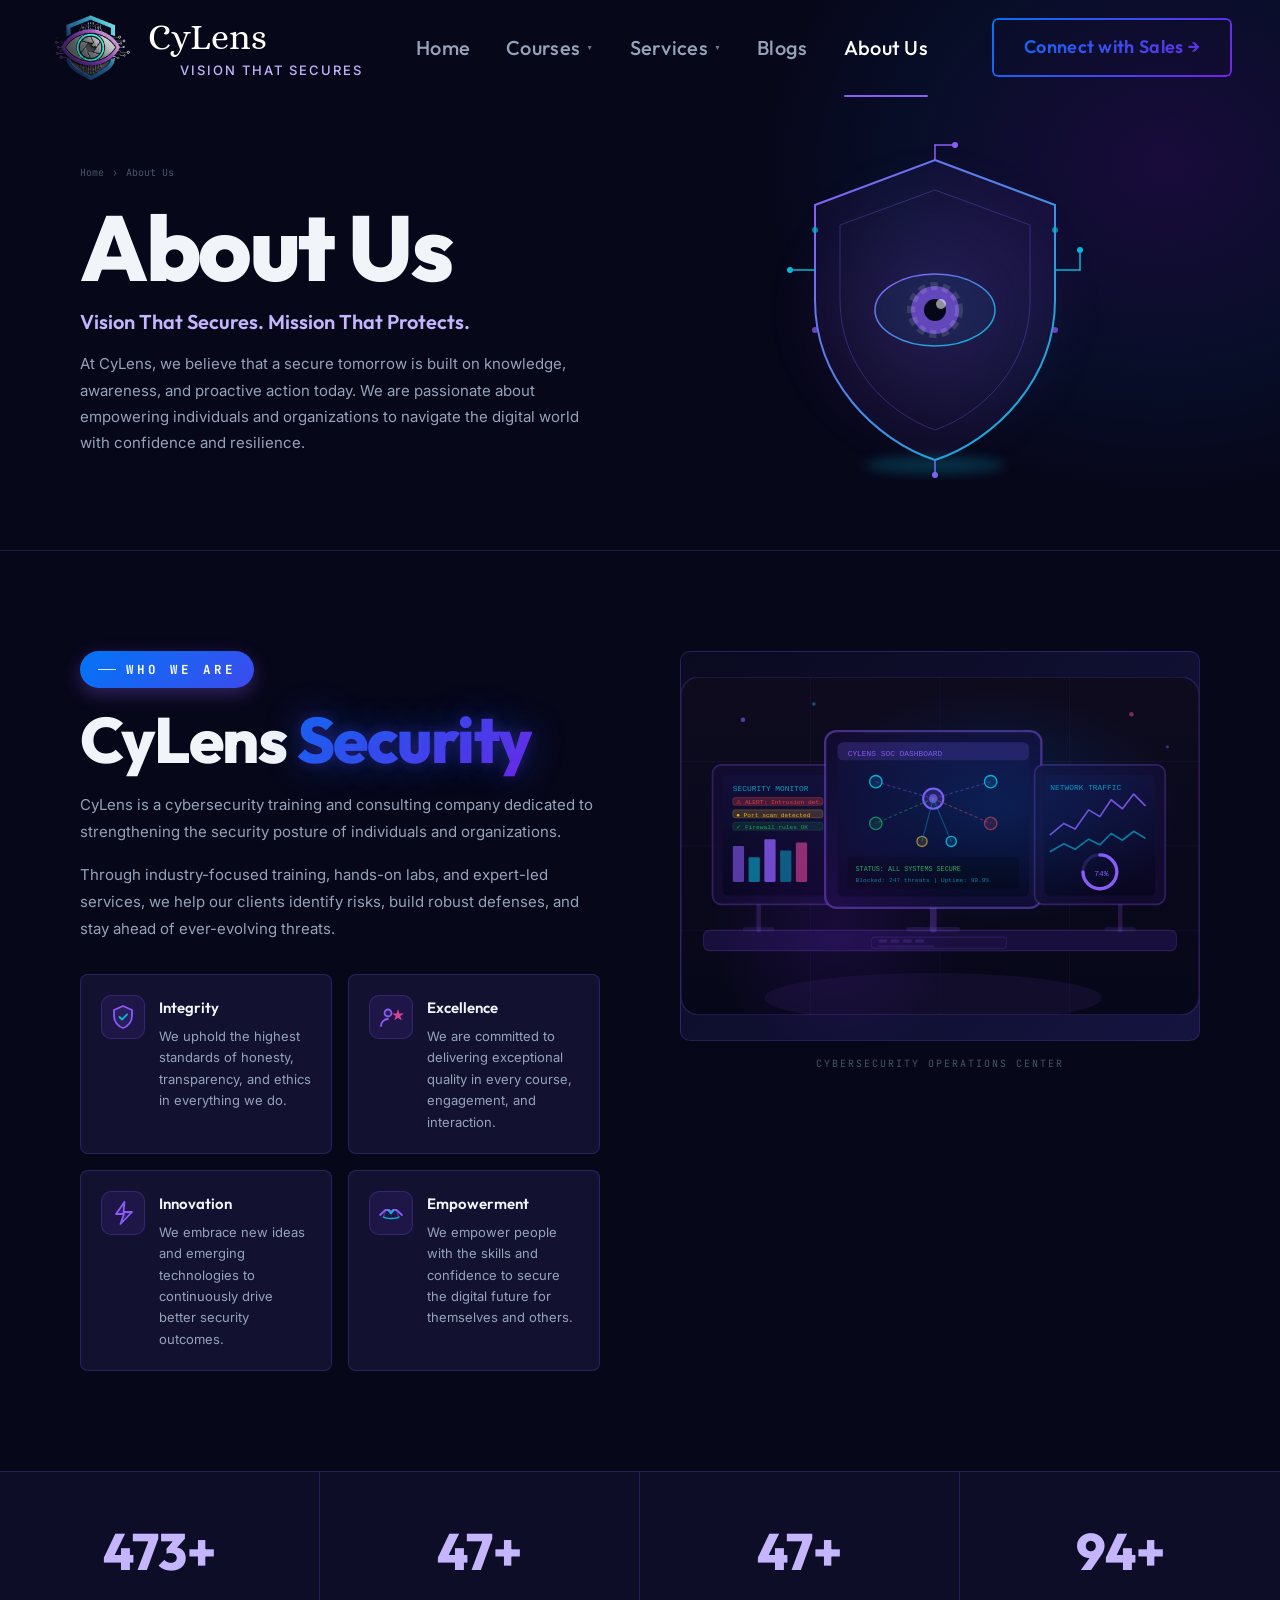
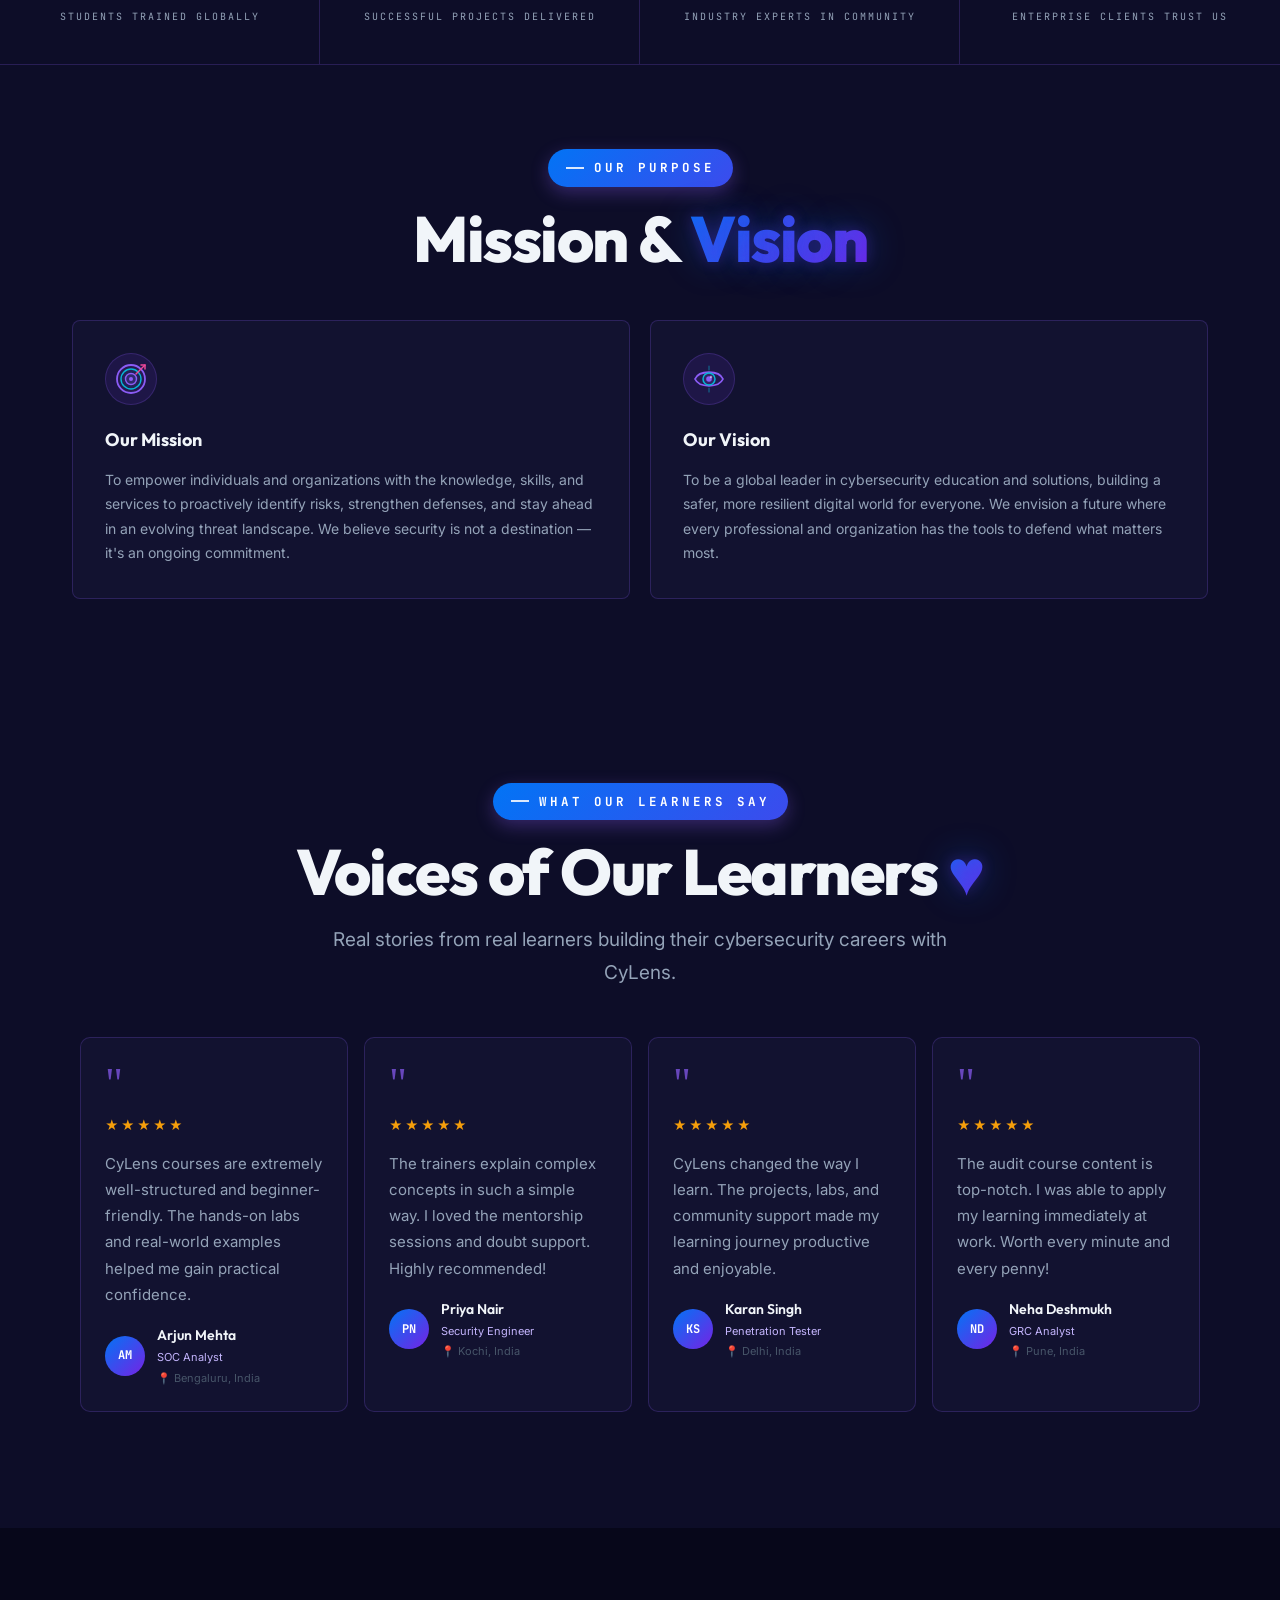
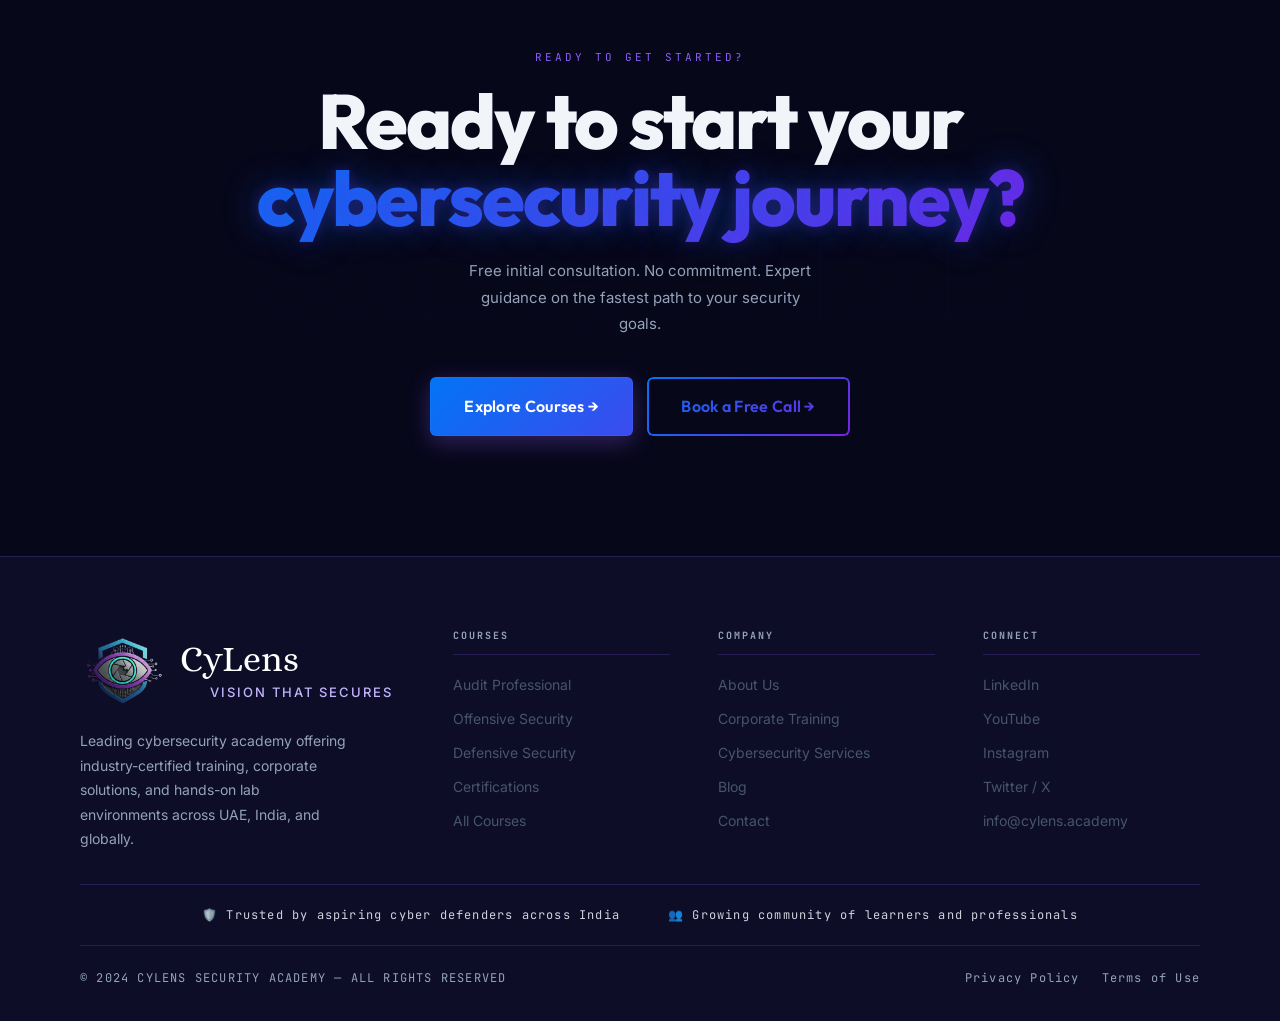
==== commit eb415e5e: "Consistent footer logos, brighter footer text, livelier radar Footers: - Reverted the previous swap." ====
--- a/about.html
+++ b/about.html
@@ -426,7 +426,7 @@
   <div class="footer-grid">
     <div>
       <a href="index.html" class="footer-logo">
-        <img src="img/cylens-shield.png" alt="CyLens" class="footer-shield-img"/>
+        <img src="img/cylens-logo.png" alt="CyLens Logo" class="nav-logo-img"/>
         <div class="logo-text-wrap">
           <span class="logo-text">CyLens</span>
           <span class="logo-tagline">Vision That Secures</span>
--- a/css/style.css
+++ b/css/style.css
@@ -258,9 +258,9 @@
 .screen-4 .footer-col h4 { margin-bottom: 14px; padding-bottom: 9px; font-size: 11.5px; letter-spacing: 2.5px; }
 .screen-4 .footer-col a { font-size: 14.5px; margin-bottom: 10px; }
 .screen-4 .footer-trust { padding: 16px 0; margin-bottom: 16px; gap: 36px; }
-.screen-4 .footer-trust-item { font-size: 11.5px; letter-spacing: 1.2px; }
+.screen-4 .footer-trust-item { font-size: 12.5px; letter-spacing: 1.2px; color: var(--text); opacity: 0.9; }
 .screen-4 .footer-bottom { padding-top: 0; }
-.screen-4 .footer-copy, .screen-4 .footer-legal a { font-size: 11px; letter-spacing: 1.2px; }
+.screen-4 .footer-copy, .screen-4 .footer-legal a { font-size: 12px; letter-spacing: 1.2px; color: var(--muted); }
 ::-webkit-scrollbar { width: 4px; }
 ::-webkit-scrollbar-track { background: var(--bg); }
 ::-webkit-scrollbar-thumb { background: var(--purple); border-radius: 2px; }
@@ -656,13 +656,6 @@
   gap: 48px; margin-bottom: 32px;
 }
 .footer-logo { display: flex; align-items: center; gap: 14px; text-decoration: none; }
-.footer-shield-img {
-  width: 60px; height: 60px;
-  object-fit: contain;
-  flex-shrink: 0;
-  filter: drop-shadow(0 0 12px rgba(2,116,245,0.35));
-}
-.screen-4 .footer-shield-img { width: 64px; height: 64px; }
 .footer-about {
   font-family: 'Inter', sans-serif; font-size: 14px;
   color: var(--muted); line-height: 1.75;
@@ -690,9 +683,10 @@
   margin-bottom: 22px;
 }
 .footer-trust-item {
-  font-family: 'JetBrains Mono', monospace; font-size: 10px;
-  color: var(--dim); letter-spacing: 1px;
+  font-family: 'JetBrains Mono', monospace; font-size: 12px;
+  color: var(--text); letter-spacing: 1.2px;
   display: flex; align-items: center; gap: 8px;
+  opacity: 0.85;
 }
 .footer-bottom {
   display: flex; justify-content: space-between;
@@ -700,13 +694,13 @@
 }
 .footer-copy {
   font-family: 'JetBrains Mono', monospace;
-  font-size: 10px; color: var(--dim); letter-spacing: 1px;
-}
-.footer-legal { display: flex; gap: 20px; }
+  font-size: 12px; color: var(--muted); letter-spacing: 1.2px;
+}
+.footer-legal { display: flex; gap: 22px; }
 .footer-legal a {
   font-family: 'JetBrains Mono', monospace;
-  font-size: 10px; letter-spacing: 1px;
-  color: var(--dim); text-decoration: none; transition: color .2s;
+  font-size: 12px; letter-spacing: 1.2px;
+  color: var(--muted); text-decoration: none; transition: color .2s;
 }
 .footer-legal a:hover { color: var(--purple-light); }
 
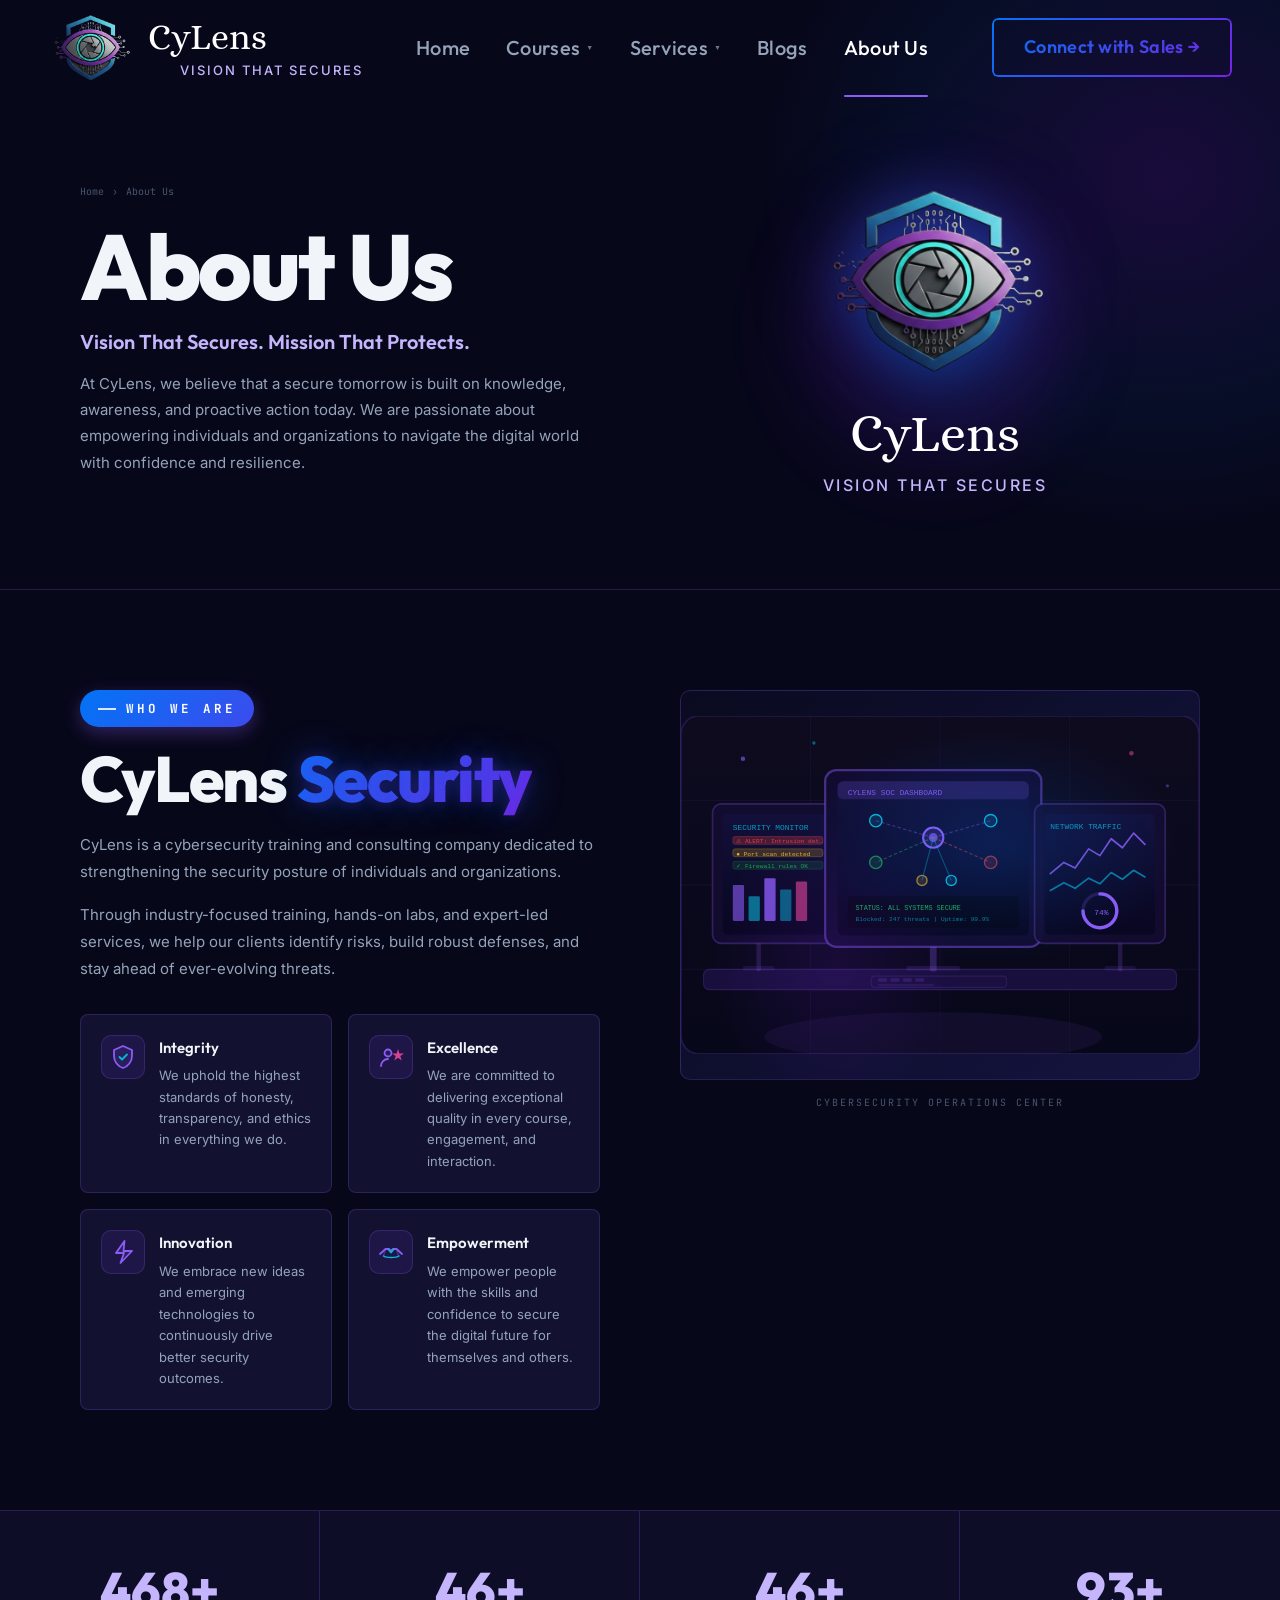
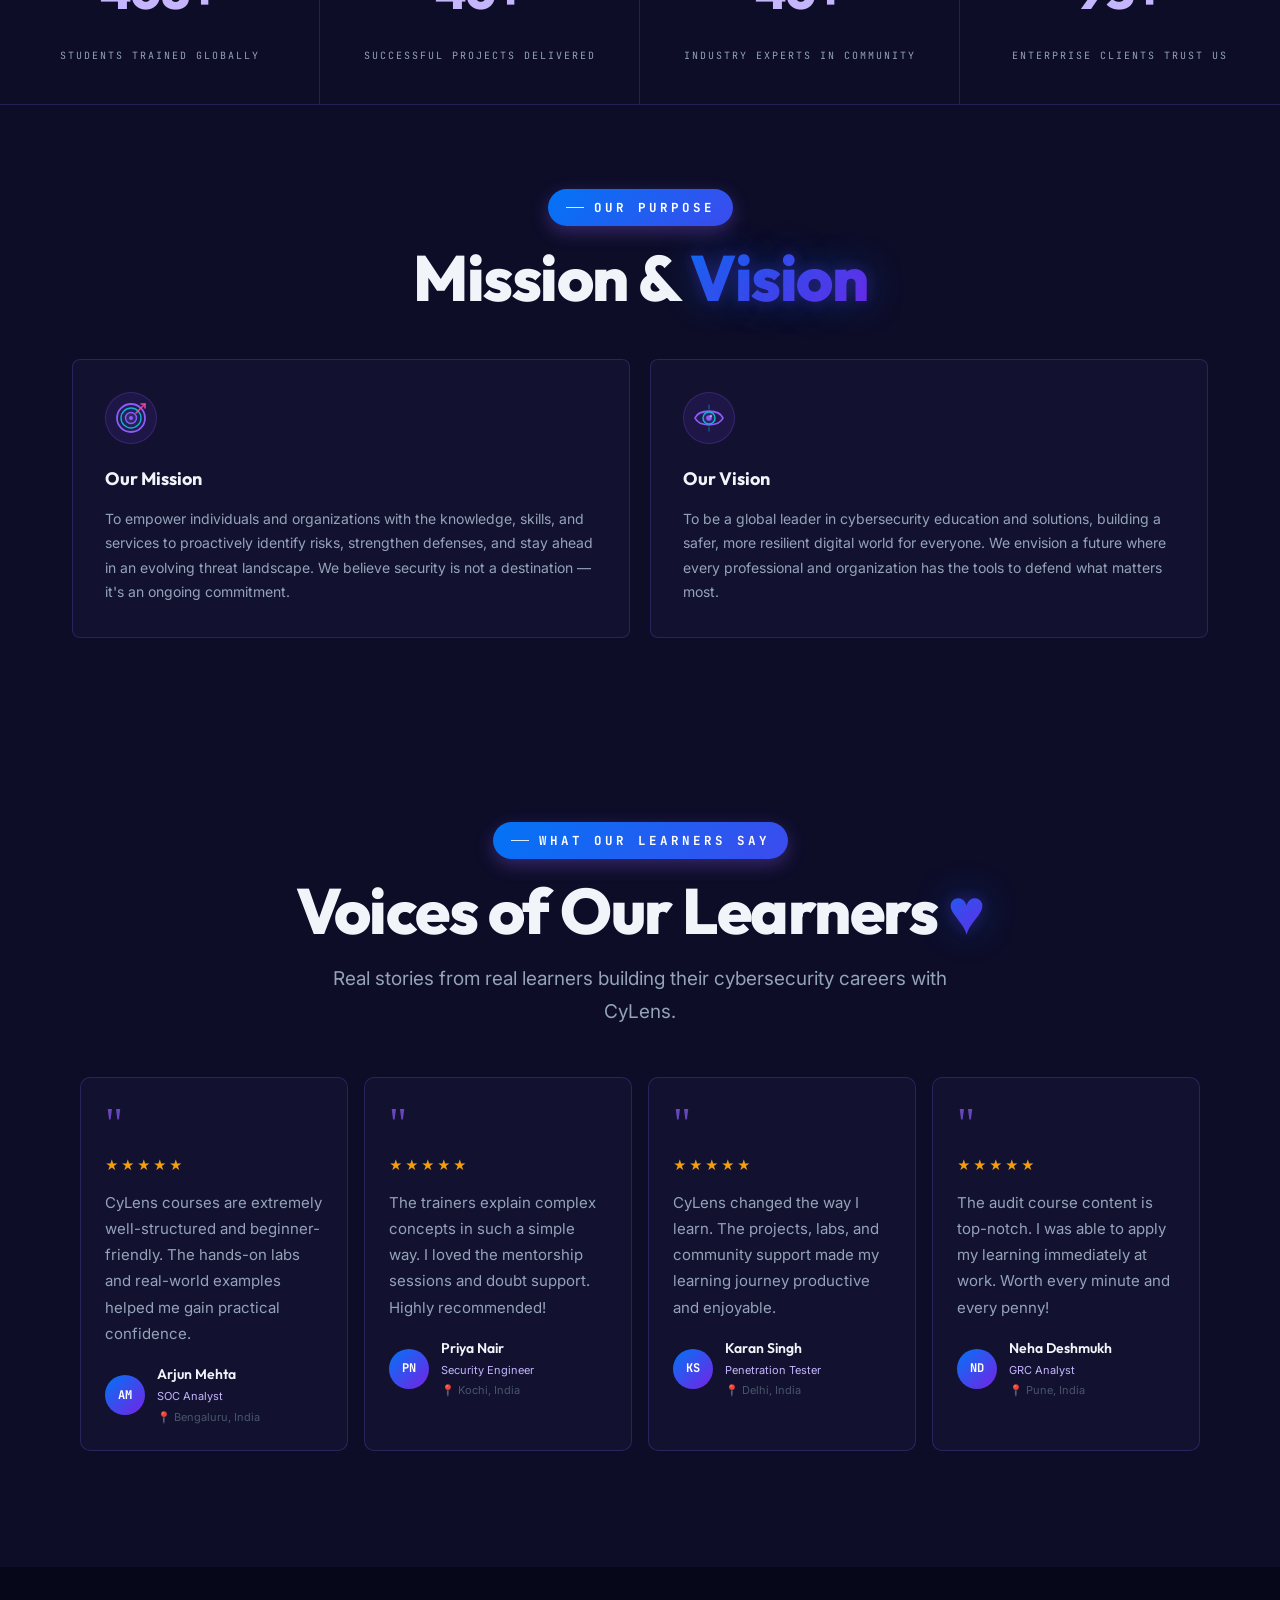
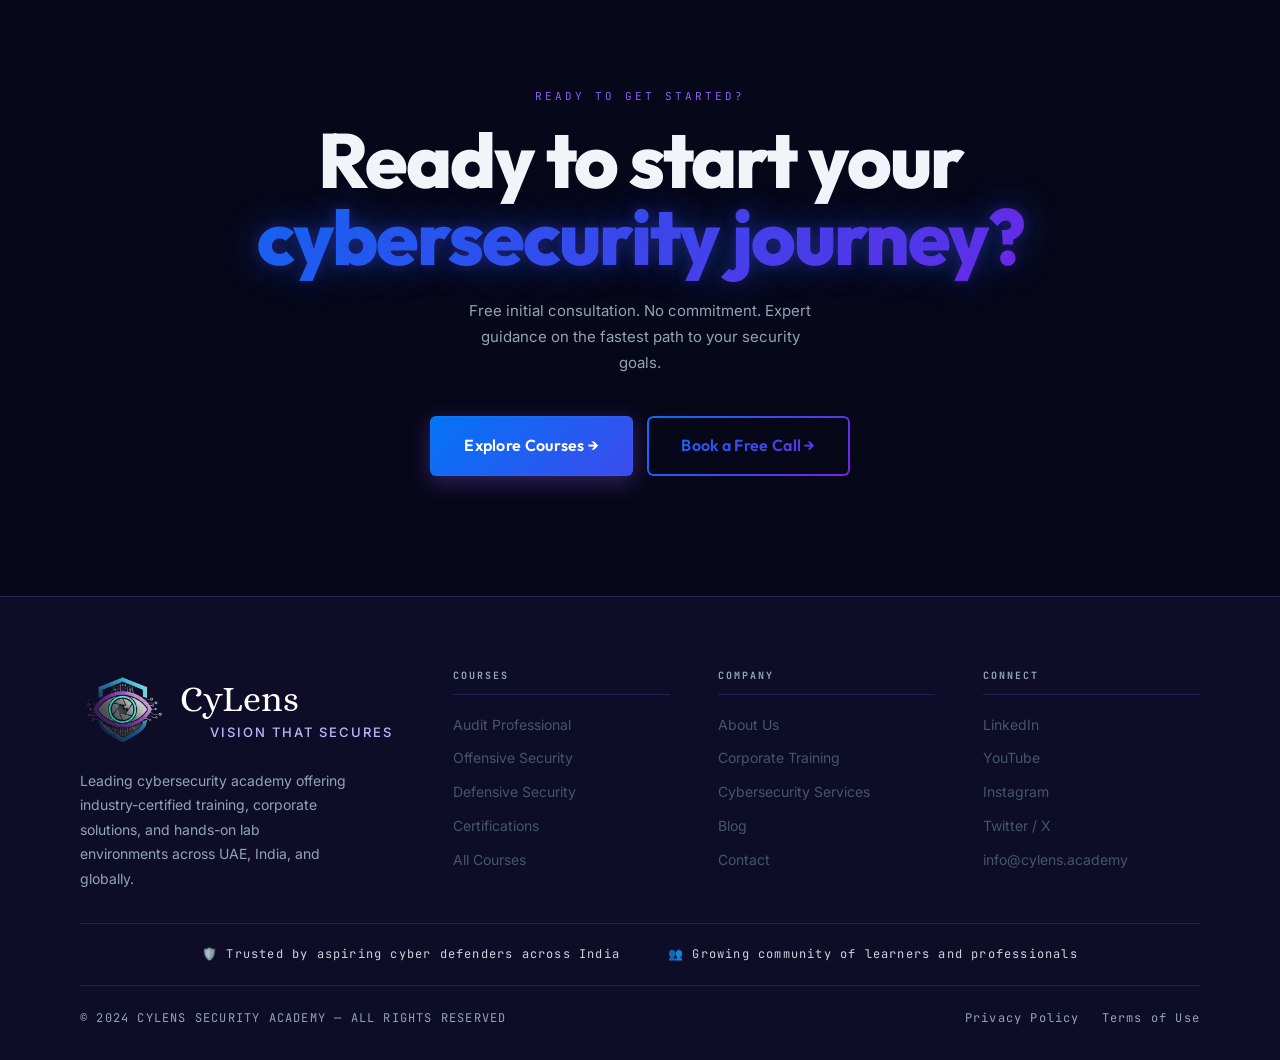
==== commit 1321da07: "About hero: main CyLens logo; Courses: brand-gradient tile buttons About Us page: - Replaced the inl" ====
--- a/about.html
+++ b/about.html
@@ -68,49 +68,12 @@
       <p class="sub-text">At CyLens, we believe that a secure tomorrow is built on knowledge, awareness, and proactive action today. We are passionate about empowering individuals and organizations to navigate the digital world with confidence and resilience.</p>
     </div>
     <div class="about-shield-col">
-      <!-- Cyber Shield with Eye — matches design reference -->
-      <div style="position:relative;width:320px;height:340px;display:flex;align-items:center;justify-content:center;">
-        <!-- Outer glow ring -->
-        <div style="position:absolute;width:300px;height:300px;border-radius:50%;background:radial-gradient(ellipse,rgba(139,92,246,0.18) 0%,transparent 70%);filter:blur(18px);"></div>
-        <!-- Circuit dots -->
-        <svg width="320" height="340" viewBox="0 0 320 340" fill="none" style="position:absolute;top:0;left:0;">
-          <defs>
-            <linearGradient id="shieldGradA" x1="0" y1="0" x2="1" y2="1">
-              <stop offset="0%" stop-color="#8b5cf6"/>
-              <stop offset="100%" stop-color="#06b6d4"/>
-            </linearGradient>
-          </defs>
-          <!-- Shield shape -->
-          <path d="M160 20 L280 65 L280 160 C280 240 220 300 160 320 C100 300 40 240 40 160 L40 65 Z"
-            fill="rgba(139,92,246,0.06)" stroke="url(#shieldGradA)" stroke-width="2"/>
-          <!-- Inner shield -->
-          <path d="M160 50 L255 85 L255 160 C255 225 210 272 160 290 C110 272 65 225 65 160 L65 85 Z"
-            fill="none" stroke="rgba(139,92,246,0.3)" stroke-width="1"/>
-          <!-- Circuit lines -->
-          <line x1="160" y1="20" x2="160" y2="5" stroke="#8b5cf6" stroke-width="1.5" stroke-linecap="round"/>
-          <line x1="160" y1="5" x2="180" y2="5" stroke="#8b5cf6" stroke-width="1.5" stroke-linecap="round"/>
-          <circle cx="180" cy="5" r="3" fill="#8b5cf6"/>
-          <line x1="280" y1="130" x2="305" y2="130" stroke="#06b6d4" stroke-width="1.5" stroke-linecap="round"/>
-          <line x1="305" y1="130" x2="305" y2="110" stroke="#06b6d4" stroke-width="1.5" stroke-linecap="round"/>
-          <circle cx="305" cy="110" r="3" fill="#06b6d4"/>
-          <line x1="40" y1="130" x2="15" y2="130" stroke="#06b6d4" stroke-width="1.5" stroke-linecap="round"/>
-          <circle cx="15" cy="130" r="3" fill="#06b6d4"/>
-          <line x1="160" y1="320" x2="160" y2="335" stroke="#8b5cf6" stroke-width="1.5" stroke-linecap="round"/>
-          <circle cx="160" cy="335" r="3" fill="#8b5cf6"/>
-          <!-- Dots on shield border -->
-          <circle cx="280" cy="90" r="3" fill="#06b6d4" opacity=".7"/>
-          <circle cx="40" cy="90" r="3" fill="#06b6d4" opacity=".7"/>
-          <circle cx="40" cy="190" r="3" fill="#8b5cf6" opacity=".7"/>
-          <circle cx="280" cy="190" r="3" fill="#8b5cf6" opacity=".7"/>
-          <!-- Eye -->
-          <ellipse cx="160" cy="170" rx="60" ry="36" stroke="url(#shieldGradA)" stroke-width="1.5" fill="rgba(6,182,212,0.05)"/>
-          <circle cx="160" cy="170" r="24" fill="rgba(139,92,246,0.7)" opacity=".9"/>
-          <circle cx="160" cy="170" r="24" stroke="rgba(255,255,255,0.12)" stroke-width="8" stroke-dasharray="7 5" fill="none"/>
-          <circle cx="160" cy="170" r="11" fill="#07071a"/>
-          <circle cx="166" cy="164" r="5" fill="rgba(255,255,255,0.55)"/>
-          <!-- Platform glow -->
-          <ellipse cx="160" cy="325" rx="70" ry="8" fill="rgba(6,182,212,0.25)" filter="blur(6px)"/>
-        </svg>
+      <!-- Main CyLens logo -->
+      <div class="about-logo-block">
+        <div class="about-logo-glow"></div>
+        <img src="img/cylens-logo.png" alt="CyLens" class="about-logo-img"/>
+        <span class="about-logo-name">CyLens</span>
+        <span class="about-logo-tagline">Vision That Secures</span>
       </div>
     </div>
   </div>
--- a/css/style.css
+++ b/css/style.css
@@ -1468,6 +1468,12 @@
 }
 .btn-view-purple:hover { background: var(--purple); color: #fff; }
 
+/* Course tile CTA — brand-gradient primary button, full width in the card footer */
+.btn-primary.btn-view-detail {
+  width: 100%; justify-content: center;
+  padding: 13px 20px; font-size: 14px;
+}
+
 .course-features-bar {
   display: flex; justify-content: center; gap: 0;
   border-top: 1px solid var(--border);
@@ -1522,6 +1528,35 @@
 }
 .about-shield-col {
   display: flex; justify-content: center; align-items: center;
+}
+/* About hero — main CyLens logo block */
+.about-logo-block {
+  position: relative;
+  display: flex; flex-direction: column;
+  align-items: center; justify-content: center;
+  padding: 20px;
+}
+.about-logo-glow {
+  position: absolute; width: 320px; height: 320px;
+  border-radius: 50%;
+  background: radial-gradient(circle, rgba(2,116,245,0.20) 0%, rgba(118,34,229,0.14) 45%, transparent 72%);
+  filter: blur(30px); z-index: 0; pointer-events: none;
+}
+.about-logo-img {
+  position: relative; z-index: 1;
+  width: 240px; height: 240px; object-fit: contain;
+  filter: drop-shadow(0 0 26px rgba(2,116,245,0.35)) drop-shadow(0 0 44px rgba(118,34,229,0.25));
+}
+.about-logo-name {
+  position: relative; z-index: 1;
+  font-family: 'Alice', serif; font-size: 52px; font-weight: 400;
+  color: #fff; line-height: 1; margin-top: 8px;
+}
+.about-logo-tagline {
+  position: relative; z-index: 1;
+  font-family: 'Inter', sans-serif; font-size: 16px; font-weight: 500;
+  letter-spacing: 2.5px; text-transform: uppercase;
+  color: var(--purple-light); margin-top: 12px;
 }
 
 .about-body-section {
@@ -2030,8 +2065,9 @@
   /* About hero: stack column with smaller shield graphic */
   .about-hero-inner { grid-template-columns: 1fr; gap: 32px; }
   .about-shield-col { display: flex; justify-content: center; }
-  .about-shield-col > div { width: 240px !important; height: 260px !important; }
-  .about-shield-col svg { width: 240px !important; height: 260px !important; }
+  .about-logo-img { width: 180px; height: 180px; }
+  .about-logo-name { font-size: 42px; }
+  .about-logo-glow { width: 240px; height: 240px; }
 
   /* Section header titles */
   .s-title { font-size: clamp(32px, 8vw, 48px); letter-spacing: -1px; }
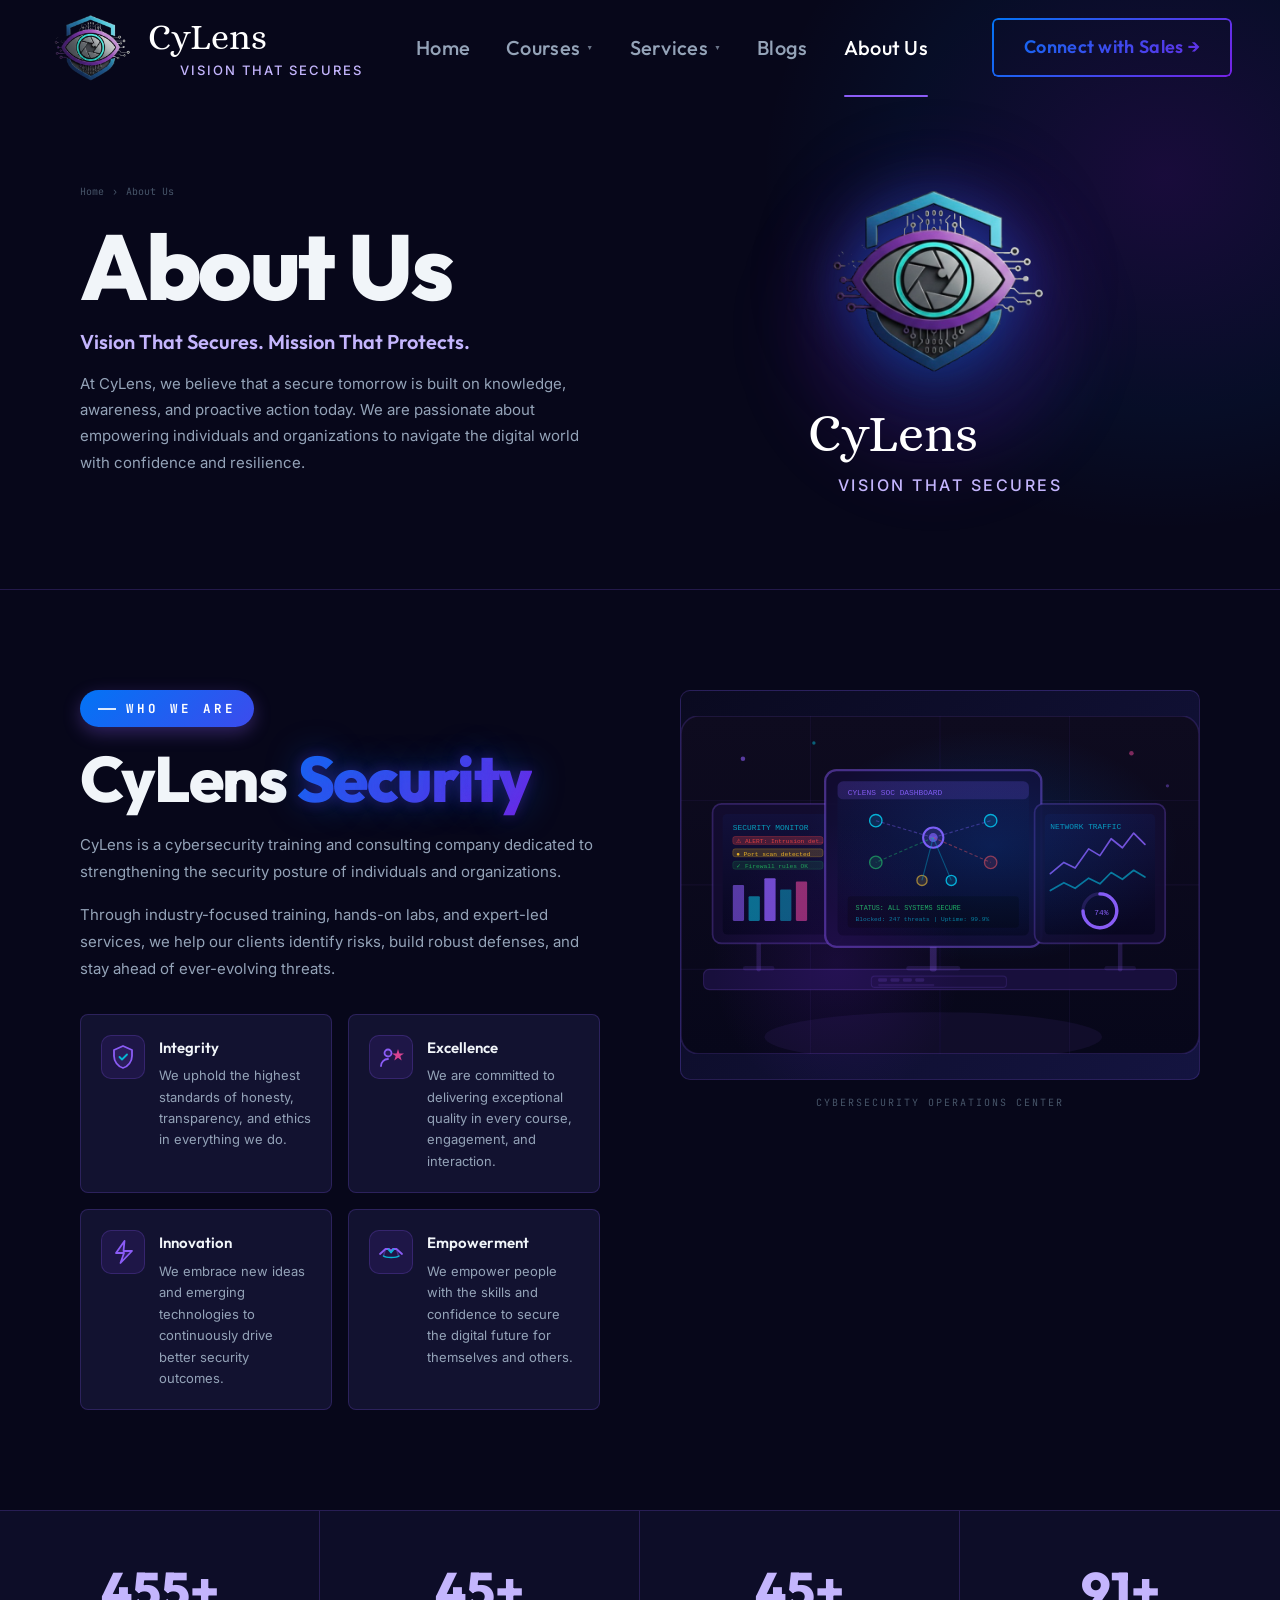
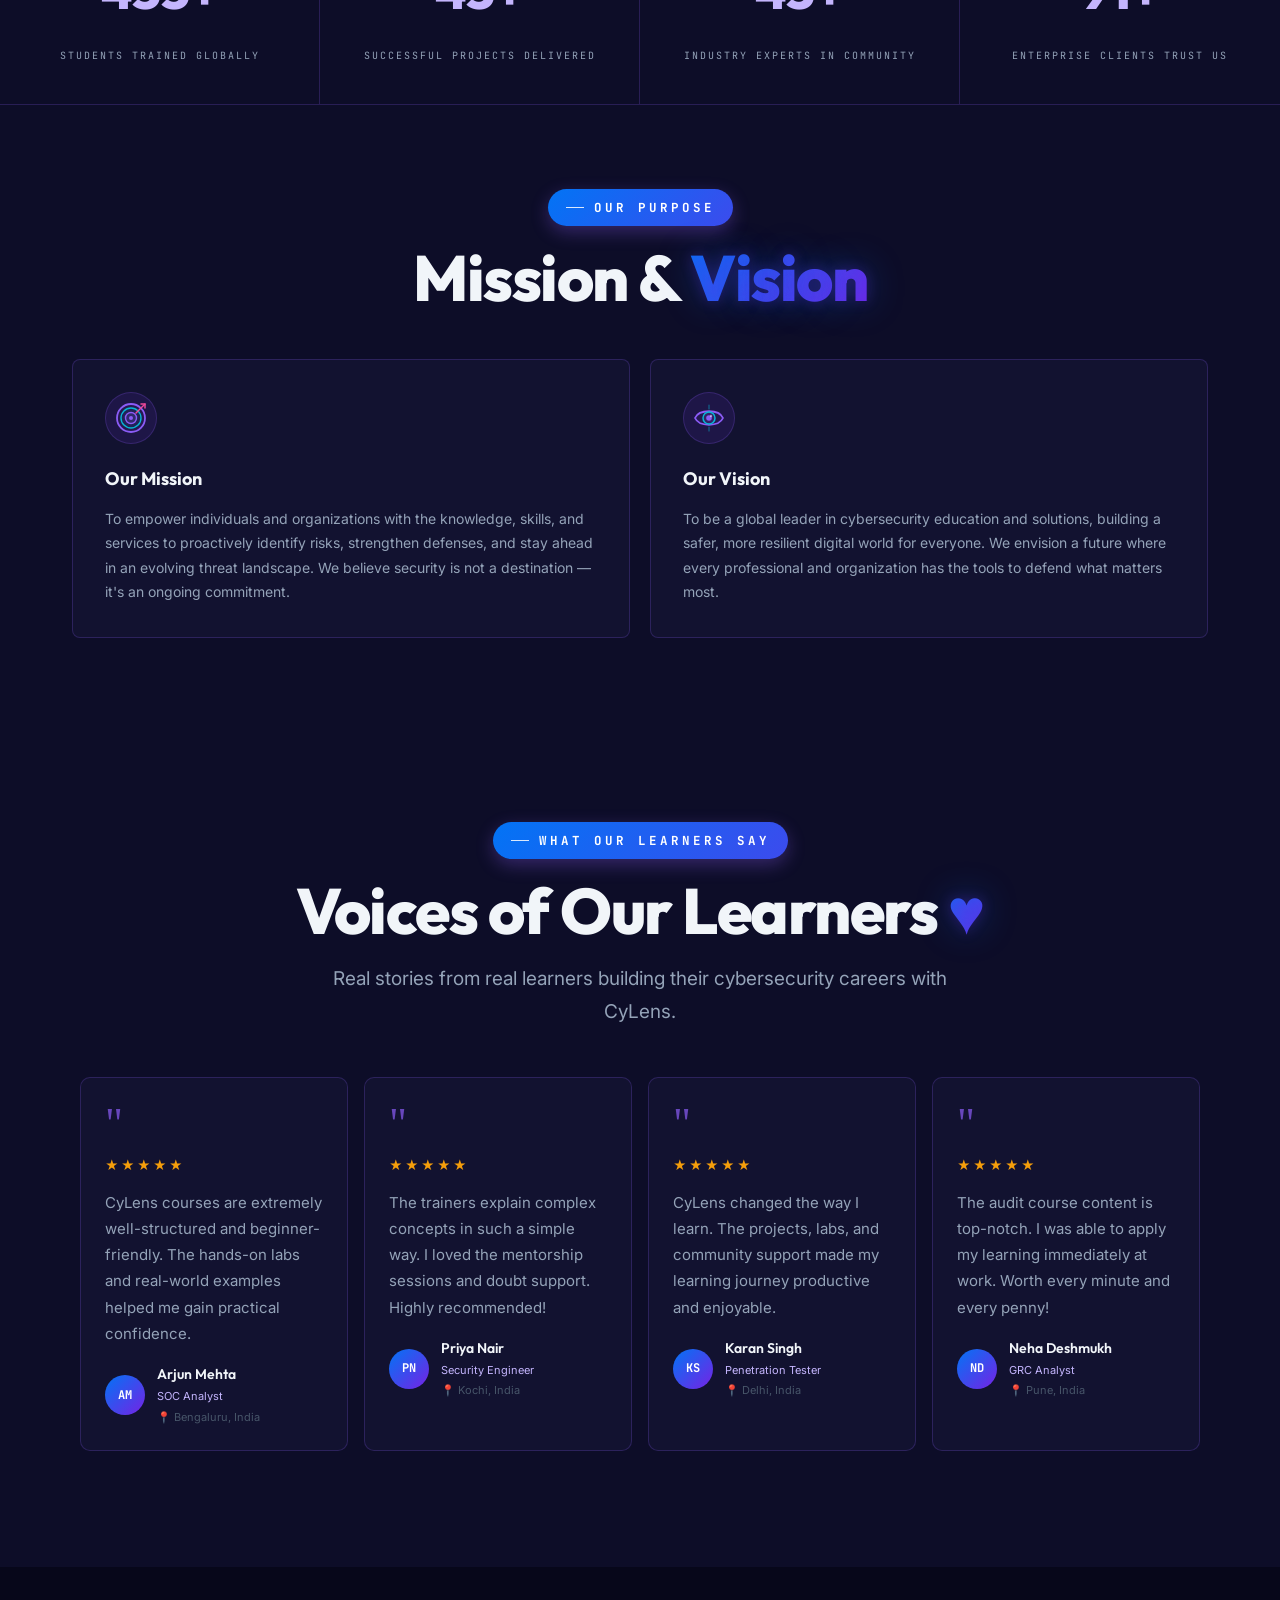
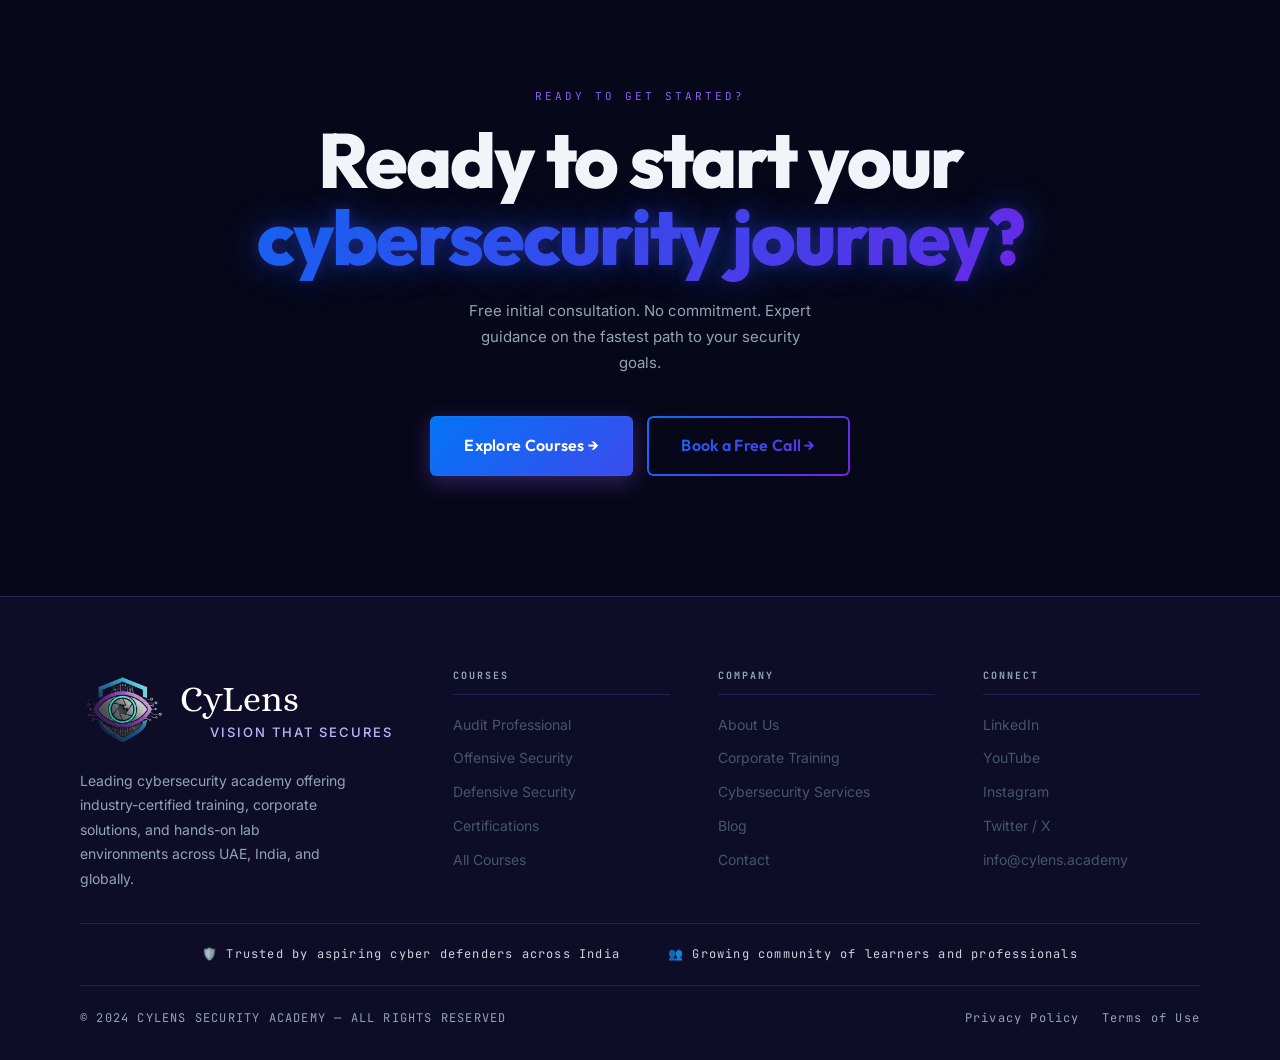
==== commit 1d9d6a44: "About hero: align logo tagline start under the "y" of CyLens Wrapped the name + tagline in an inline" ====
--- a/about.html
+++ b/about.html
@@ -72,8 +72,10 @@
       <div class="about-logo-block">
         <div class="about-logo-glow"></div>
         <img src="img/cylens-logo.png" alt="CyLens" class="about-logo-img"/>
-        <span class="about-logo-name">CyLens</span>
-        <span class="about-logo-tagline">Vision That Secures</span>
+        <div class="about-logo-text">
+          <span class="about-logo-name">CyLens</span>
+          <span class="about-logo-tagline">Vision That Secures</span>
+        </div>
       </div>
     </div>
   </div>
--- a/css/style.css
+++ b/css/style.css
@@ -1547,16 +1547,21 @@
   width: 240px; height: 240px; object-fit: contain;
   filter: drop-shadow(0 0 26px rgba(2,116,245,0.35)) drop-shadow(0 0 44px rgba(118,34,229,0.25));
 }
+.about-logo-text {
+  position: relative; z-index: 1;
+  display: inline-flex; flex-direction: column; align-items: flex-start;
+  margin-top: 8px;
+}
 .about-logo-name {
-  position: relative; z-index: 1;
   font-family: 'Alice', serif; font-size: 52px; font-weight: 400;
-  color: #fff; line-height: 1; margin-top: 8px;
-}
+  color: #fff; line-height: 1;
+}
+/* Indent tagline so "Vision" starts under the "y" of CyLens (matches nav lockup) */
 .about-logo-tagline {
-  position: relative; z-index: 1;
   font-family: 'Inter', sans-serif; font-size: 16px; font-weight: 500;
   letter-spacing: 2.5px; text-transform: uppercase;
   color: var(--purple-light); margin-top: 12px;
+  margin-left: 30px;
 }
 
 .about-body-section {
@@ -2067,6 +2072,7 @@
   .about-shield-col { display: flex; justify-content: center; }
   .about-logo-img { width: 180px; height: 180px; }
   .about-logo-name { font-size: 42px; }
+  .about-logo-tagline { margin-left: 24px; }
   .about-logo-glow { width: 240px; height: 240px; }
 
   /* Section header titles */
